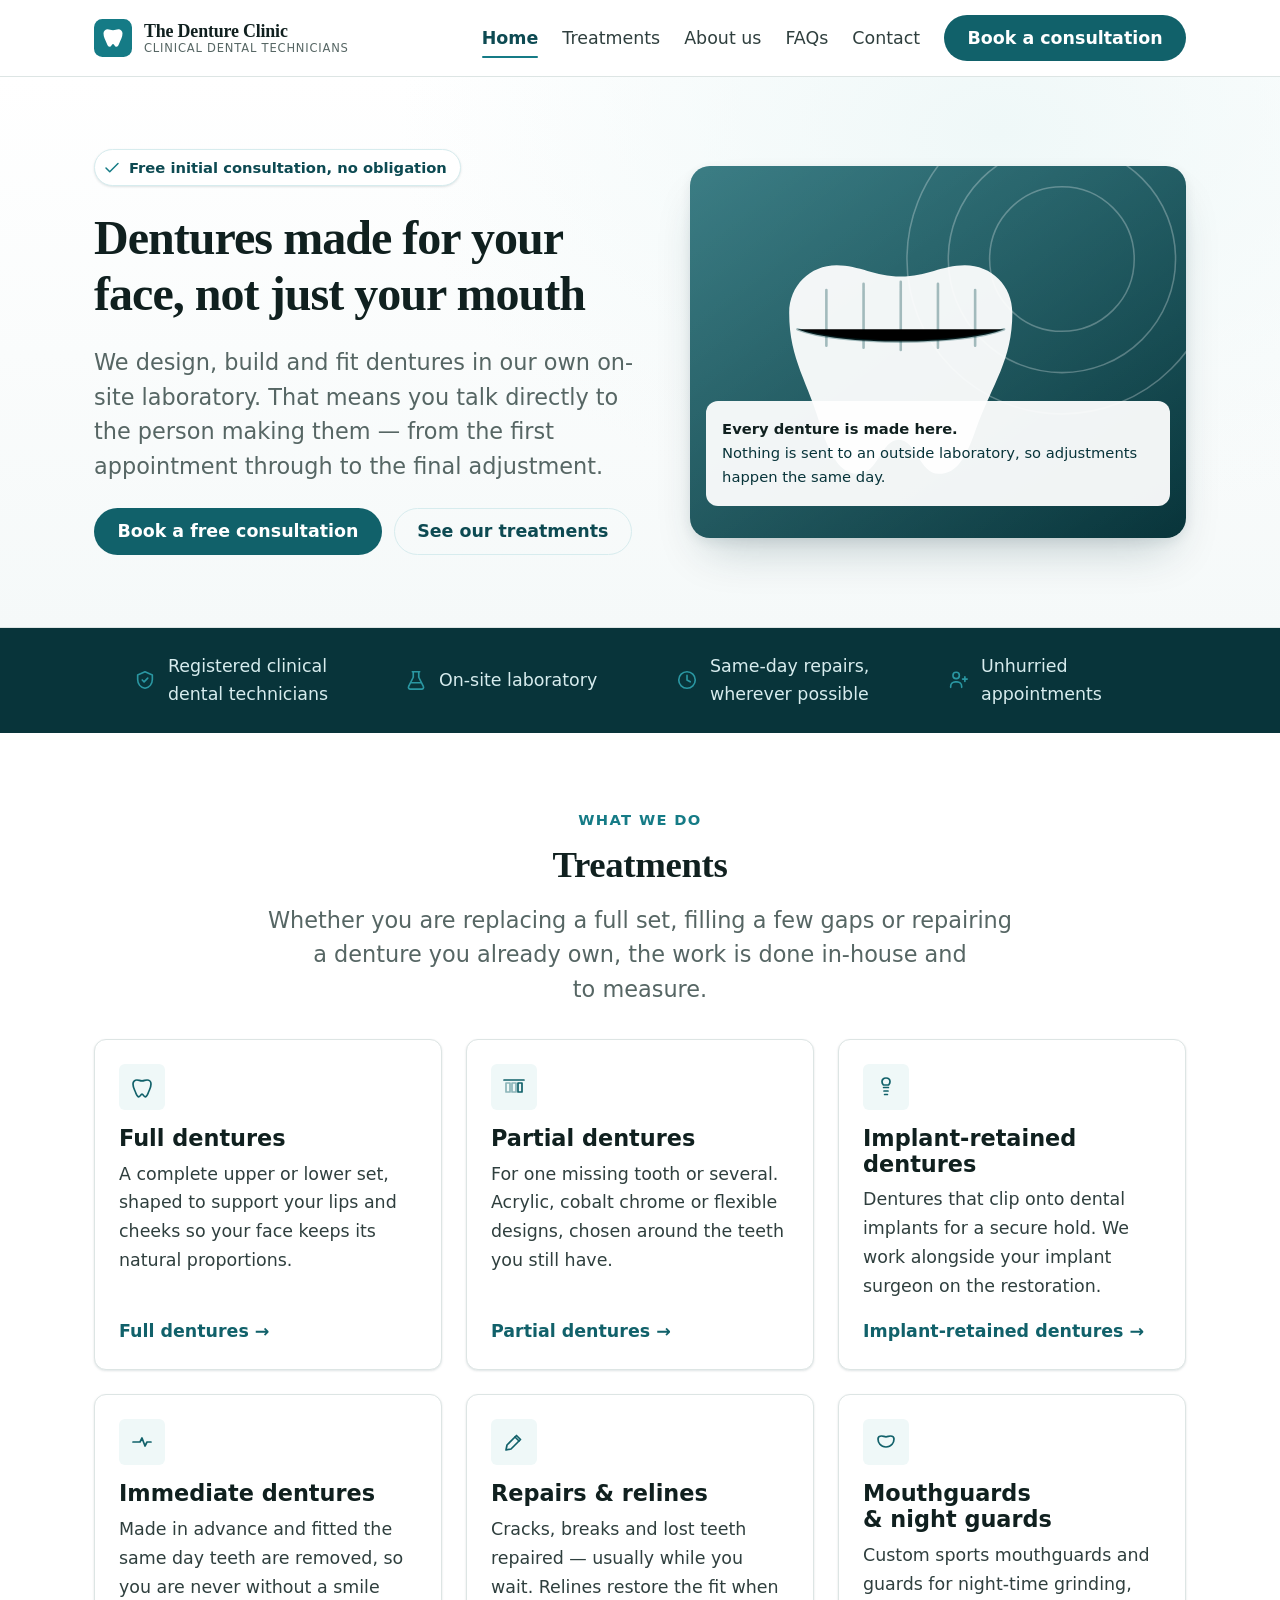
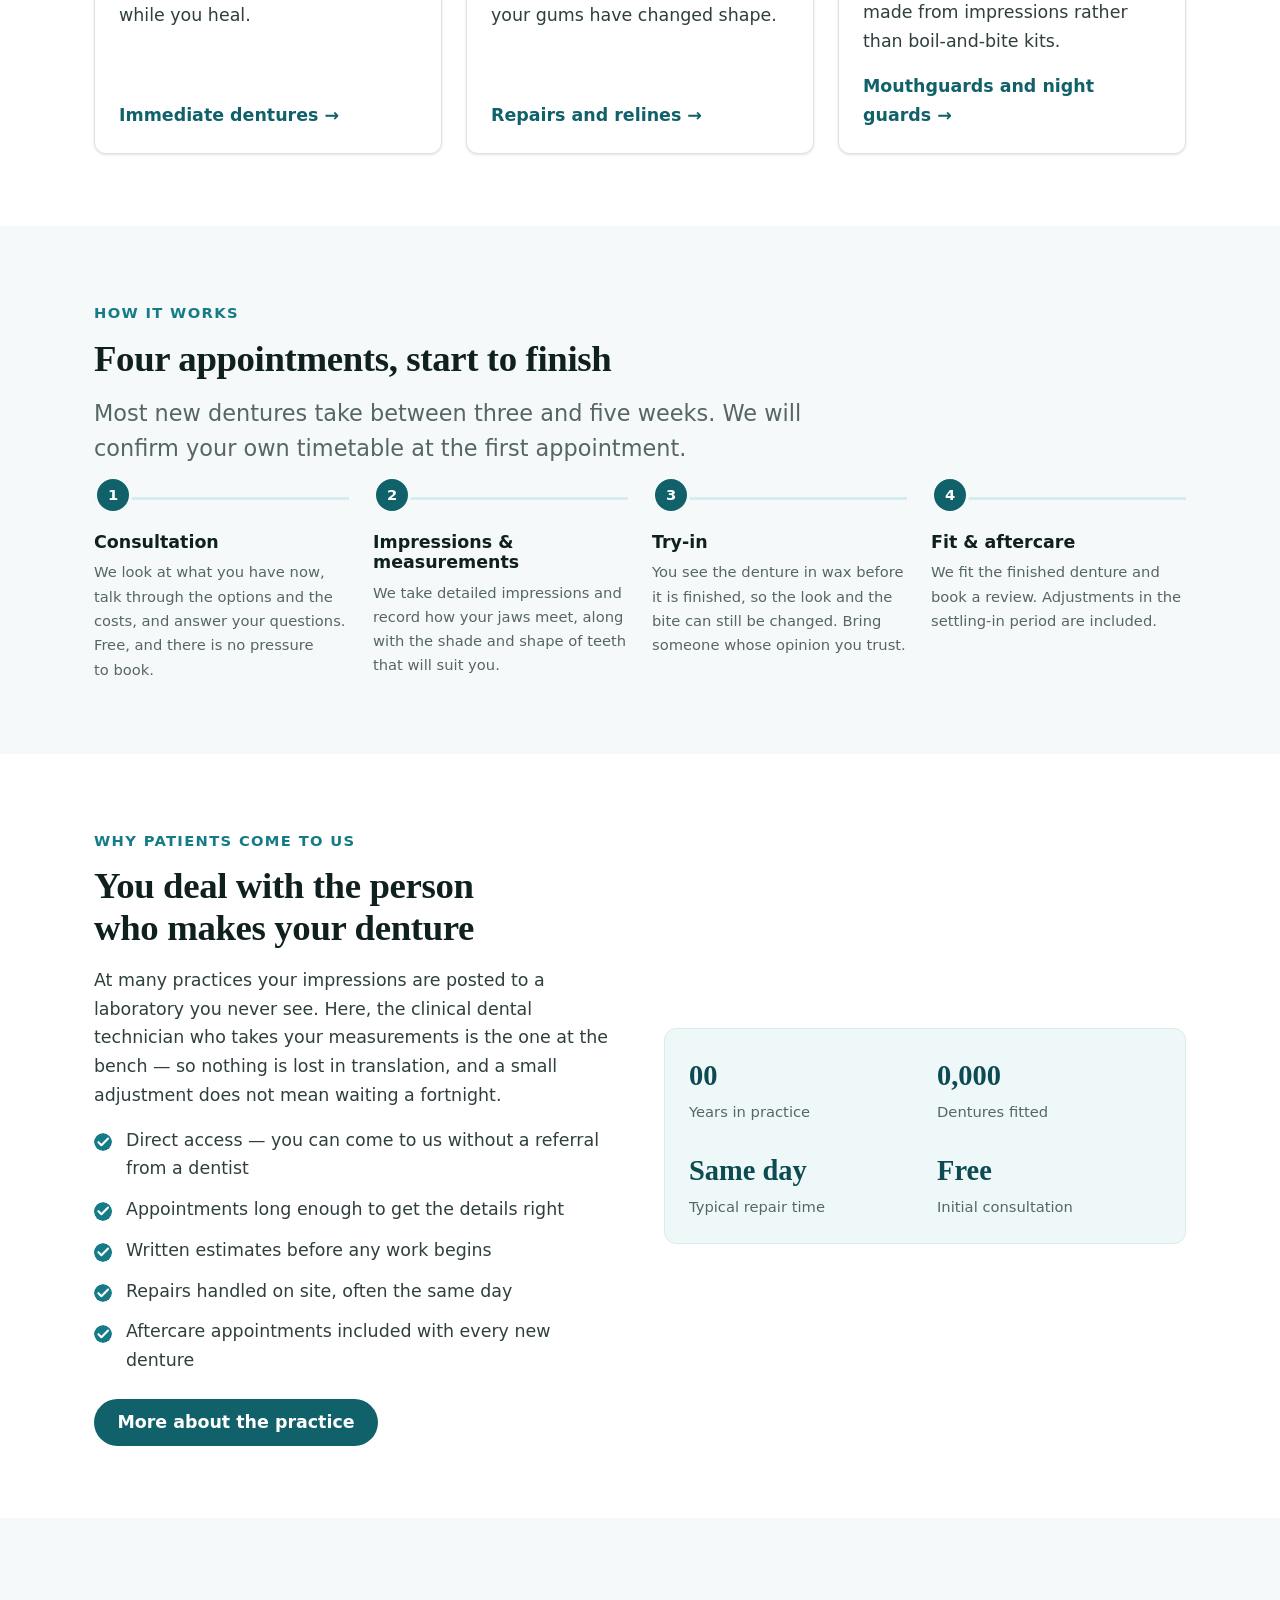
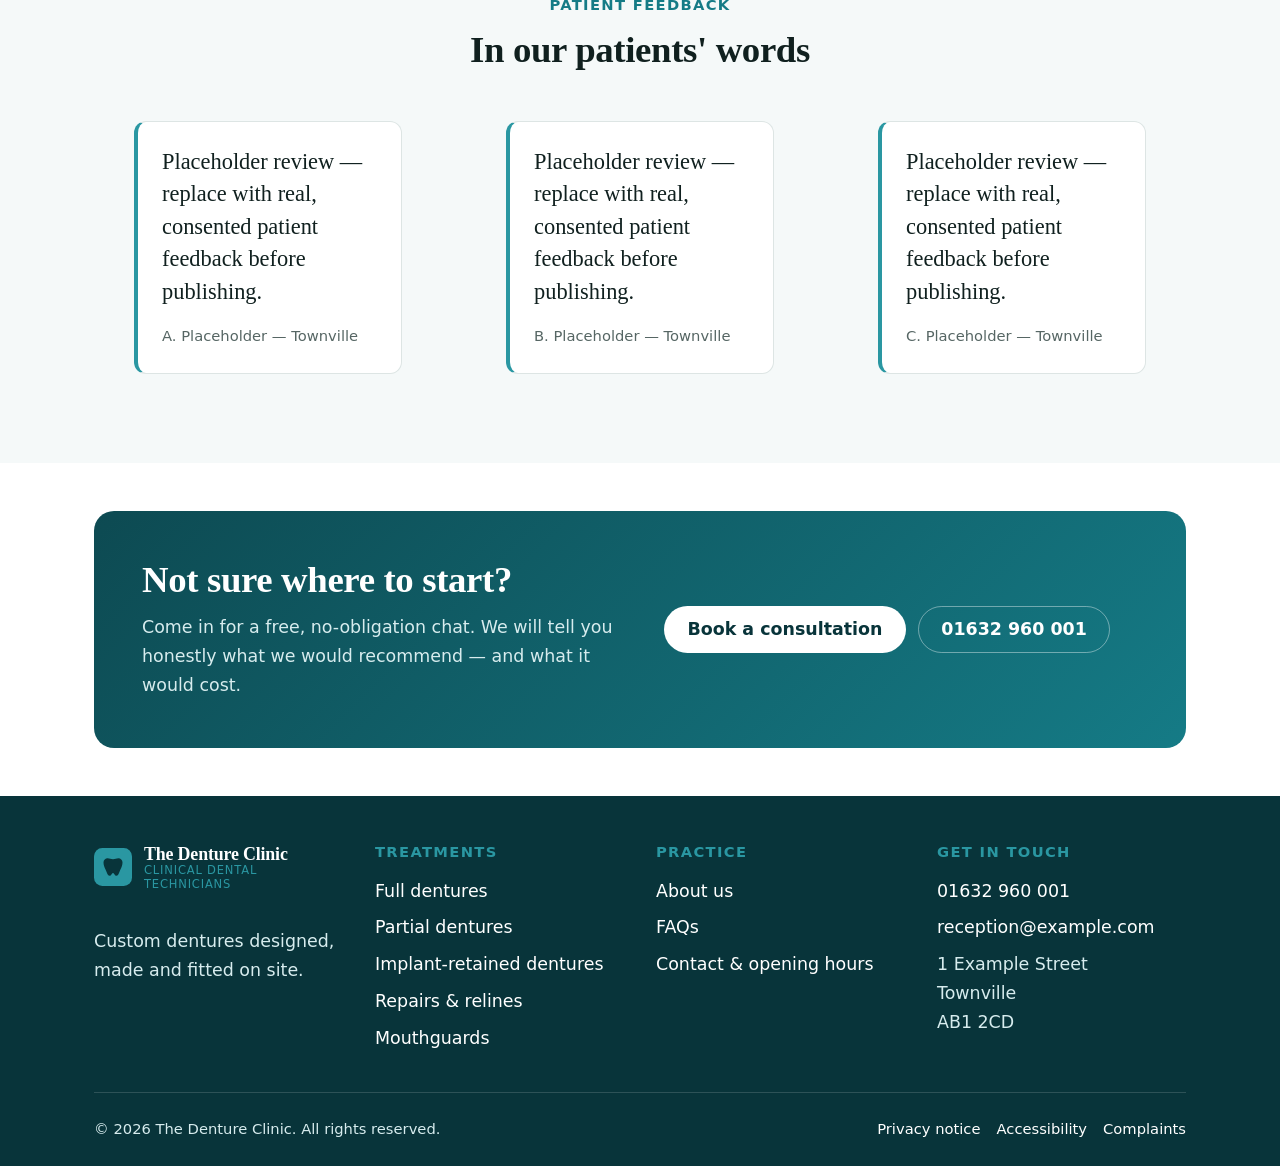
==== index.html @ c1873e62 "Build static marketing site for The Denture Clinic Eight pages of hand-written HTML, one stylesheet " ====
<!DOCTYPE html>
<html lang="en-GB">
<head>
<meta charset="utf-8">
<meta name="viewport" content="width=device-width, initial-scale=1">
<title>The Denture Clinic — Custom dentures made on site</title>
<meta name="description" content="Custom-made full, partial and implant-retained dentures, fitted by registered clinical dental technicians. Free initial consultation and same-day repairs.">
<link rel="canonical" href="https://www.thedentureclinic.org.uk/">
<meta property="og:type" content="website">
<meta property="og:title" content="The Denture Clinic — Custom dentures made on site">
<meta property="og:description" content="Custom-made full, partial and implant-retained dentures, fitted by registered clinical dental technicians.">
<meta property="og:url" content="https://www.thedentureclinic.org.uk/">
<meta property="og:locale" content="en_GB">
<meta name="theme-color" content="#11616a">
<link rel="icon" href="data:image/svg+xml,%3Csvg xmlns='http://www.w3.org/2000/svg' viewBox='0 0 32 32'%3E%3Crect width='32' height='32' rx='7' fill='%2311616a'/%3E%3Cpath d='M8 12c0-2 1.6-3.4 3.5-3.4 1.6 0 2.7.8 4.5.8s2.9-.8 4.5-.8C22.4 8.6 24 10 24 12c0 3.4-1.4 5-2.6 8.2-.7 1.9-1.3 3.2-2.6 3.2-1.4 0-1.6-2.4-2.8-2.4s-1.4 2.4-2.8 2.4c-1.3 0-1.9-1.3-2.6-3.2C9.4 17 8 15.4 8 12Z' fill='white'/%3E%3C/svg%3E">
<link rel="stylesheet" href="assets/css/styles.css">
<!-- TODO: replace the placeholder values in this block — see PLACEHOLDERS.md -->
<script type="application/ld+json">
{
  "@context": "https://schema.org",
  "@type": "Dentist",
  "name": "The Denture Clinic",
  "url": "https://www.thedentureclinic.org.uk/",
  "telephone": "+441632960001",
  "email": "reception@example.com",
  "priceRange": "££",
  "address": {
    "@type": "PostalAddress",
    "streetAddress": "1 Example Street",
    "addressLocality": "Townville",
    "postalCode": "AB1 2CD",
    "addressCountry": "GB"
  },
  "openingHoursSpecification": [
    {
      "@type": "OpeningHoursSpecification",
      "dayOfWeek": ["Monday", "Tuesday", "Wednesday", "Thursday"],
      "opens": "09:00",
      "closes": "17:00"
    },
    {
      "@type": "OpeningHoursSpecification",
      "dayOfWeek": "Friday",
      "opens": "09:00",
      "closes": "16:00"
    }
  ]
}
</script>
</head>
<body>

<a class="skip-link" href="#main">Skip to main content</a>

<header class="site-header">
  <div class="container header-inner">
    <a class="brand" href="index.html">
      <svg class="brand-mark" viewBox="0 0 32 32" aria-hidden="true" focusable="false">
        <rect width="32" height="32" rx="7" fill="currentColor"></rect>
        <path d="M8 12c0-2 1.6-3.4 3.5-3.4 1.6 0 2.7.8 4.5.8s2.9-.8 4.5-.8C22.4 8.6 24 10 24 12c0 3.4-1.4 5-2.6 8.2-.7 1.9-1.3 3.2-2.6 3.2-1.4 0-1.6-2.4-2.8-2.4s-1.4 2.4-2.8 2.4c-1.3 0-1.9-1.3-2.6-3.2C9.4 17 8 15.4 8 12Z" fill="#fff"></path>
      </svg>
      <span class="brand-text">
        <span class="brand-name">The Denture Clinic</span>
        <span class="brand-sub">Clinical Dental Technicians</span>
      </span>
    </a>

    <button class="nav-toggle" type="button" aria-expanded="false" aria-controls="primary-nav">
      <svg class="icon-open" viewBox="0 0 24 24" fill="none" stroke="currentColor" stroke-width="2" stroke-linecap="round" aria-hidden="true" focusable="false"><path d="M4 7h16M4 12h16M4 17h16"/></svg>
      <svg class="icon-close" viewBox="0 0 24 24" fill="none" stroke="currentColor" stroke-width="2" stroke-linecap="round" aria-hidden="true" focusable="false"><path d="M6 6l12 12M18 6 6 18"/></svg>
      Menu
    </button>

    <nav class="primary-nav" id="primary-nav" aria-label="Primary">
      <ul>
        <li><a href="index.html" aria-current="page">Home</a></li>
        <li><a href="treatments.html">Treatments</a></li>
        <li><a href="about.html">About us</a></li>
        <li><a href="faqs.html">FAQs</a></li>
        <li><a href="contact.html">Contact</a></li>
      </ul>
      <a class="btn btn-primary nav-cta" href="contact.html">Book a consultation</a>
    </nav>
  </div>
</header>

<main id="main">

  <!-- ===================== Hero ===================== -->
  <section class="hero">
    <div class="container hero-inner">
      <div>
        <p class="hero-badge">
          <svg viewBox="0 0 24 24" fill="none" stroke="currentColor" stroke-width="2" stroke-linecap="round" stroke-linejoin="round" aria-hidden="true" focusable="false"><path d="M20 6 9 17l-5-5"/></svg>
          Free initial consultation, no obligation
        </p>

        <h1>Dentures made for your face, not just your mouth</h1>

        <p class="lede">
          We design, build and fit dentures in our own on-site laboratory. That means
          you talk directly to the person making them — from the first appointment
          through to the final adjustment.
        </p>

        <div class="btn-row">
          <a class="btn btn-primary" href="contact.html">Book a free consultation</a>
          <a class="btn btn-secondary" href="treatments.html">See our treatments</a>
        </div>
      </div>

      <div class="hero-art" role="img" aria-label="Illustration of a dental technician's workbench">
        <svg viewBox="0 0 480 360" aria-hidden="true" focusable="false" preserveAspectRatio="xMidYMid slice">
          <defs>
            <linearGradient id="glow" x1="0" y1="0" x2="1" y2="1">
              <stop offset="0%" stop-color="#ffffff" stop-opacity="0.18"/>
              <stop offset="100%" stop-color="#ffffff" stop-opacity="0"/>
            </linearGradient>
          </defs>
          <rect width="480" height="360" fill="url(#glow)"/>
          <g fill="none" stroke="#ffffff" stroke-opacity="0.28" stroke-width="1.5">
            <circle cx="360" cy="90" r="70"/>
            <circle cx="360" cy="90" r="110"/>
            <circle cx="360" cy="90" r="150"/>
          </g>
          <g transform="translate(96 96)">
            <path d="M0 46C0 20 20 0 46 0c22 0 37 11 62 11S148 0 170 0c26 0 46 20 46 46 0 46-19 68-35 112-9 26-18 44-36 44-19 0-22-33-39-33s-20 33-39 33c-18 0-27-18-36-44C19 114 0 92 0 46Z"
                  fill="#ffffff" fill-opacity="0.94"/>
            <g stroke="#0d4a52" stroke-opacity="0.35" stroke-width="2.5" stroke-linecap="round">
              <path d="M36 24v54M72 18v62M108 16v66M144 18v62M180 24v54"/>
              <path d="M8 62c40 16 160 16 200 0"/>
            </g>
          </g>
        </svg>
        <p class="hero-art-caption">
          <strong>Every denture is made here.</strong>
          Nothing is sent to an outside laboratory, so adjustments happen the same day.
        </p>
      </div>
    </div>
  </section>

  <!-- ===================== Trust bar ===================== -->
  <section class="trust-bar" aria-label="Why patients choose us">
    <div class="container">
      <ul>
        <li>
          <svg viewBox="0 0 24 24" fill="none" stroke="currentColor" stroke-width="1.8" stroke-linecap="round" stroke-linejoin="round" aria-hidden="true" focusable="false"><path d="M12 3 4 6.5v5c0 4.6 3.2 8.5 8 9.5 4.8-1 8-4.9 8-9.5v-5Z"/><path d="m9 12 2 2 4-4"/></svg>
          Registered clinical dental technicians
        </li>
        <li>
          <svg viewBox="0 0 24 24" fill="none" stroke="currentColor" stroke-width="1.8" stroke-linecap="round" stroke-linejoin="round" aria-hidden="true" focusable="false"><path d="M9 3v6L4 19a2 2 0 0 0 1.8 3h12.4A2 2 0 0 0 20 19L15 9V3"/><path d="M8 3h8"/><path d="M7 15h10"/></svg>
          On-site laboratory
        </li>
        <li>
          <svg viewBox="0 0 24 24" fill="none" stroke="currentColor" stroke-width="1.8" stroke-linecap="round" stroke-linejoin="round" aria-hidden="true" focusable="false"><circle cx="12" cy="12" r="9"/><path d="M12 7v5l3.5 2"/></svg>
          Same-day repairs, wherever possible
        </li>
        <li>
          <svg viewBox="0 0 24 24" fill="none" stroke="currentColor" stroke-width="1.8" stroke-linecap="round" stroke-linejoin="round" aria-hidden="true" focusable="false"><path d="M4 20v-1a5 5 0 0 1 5-5h2a5 5 0 0 1 5 5v1"/><circle cx="10" cy="7" r="3.5"/><path d="M17 11h5M19.5 8.5v5"/></svg>
          Unhurried appointments
        </li>
      </ul>
    </div>
  </section>

  <!-- ===================== Treatments ===================== -->
  <section class="section" aria-labelledby="treatments-heading">
    <div class="container">
      <div class="section-head section-head--center">
        <p class="eyebrow">What we do</p>
        <h2 id="treatments-heading">Treatments</h2>
        <p class="lede">
          Whether you are replacing a full set, filling a few gaps or repairing a
          denture you already own, the work is done in-house and to measure.
        </p>
      </div>

      <div class="grid grid--3">

          <article class="card card--link">
            <span class="card-icon" aria-hidden="true">
              <svg viewBox="0 0 24 24" fill="none" stroke="currentColor" stroke-width="1.7" stroke-linecap="round" stroke-linejoin="round" focusable="false"><path d="M3 9c0-2.2 1.7-4 3.9-4 1.8 0 3 .9 5.1.9S15.3 5 17.1 5C19.3 5 21 6.8 21 9c0 3.8-1.6 5.6-2.9 9.2-.8 2.1-1.5 3.6-2.9 3.6-1.6 0-1.8-2.7-3.2-2.7s-1.6 2.7-3.2 2.7c-1.4 0-2.1-1.5-2.9-3.6C4.6 14.6 3 12.8 3 9Z"/></svg>
            </span>
            <h3>Full dentures</h3>
            <p>
              A complete upper or lower set, shaped to support your lips and cheeks
              so your face keeps its natural proportions.
            </p>
            <a class="card-link" href="treatments.html#full-dentures">Full dentures</a>
          </article>

          <article class="card card--link">
            <span class="card-icon" aria-hidden="true">
              <svg viewBox="0 0 24 24" fill="none" stroke="currentColor" stroke-width="1.7" stroke-linecap="round" stroke-linejoin="round" focusable="false"><path d="M4 8h4v9H4zM10 8h4v9h-4z" opacity=".45"/><path d="M16 8h4v9h-4z"/><path d="M2 5h20"/></svg>
            </span>
            <h3>Partial dentures</h3>
            <p>
              For one missing tooth or several. Acrylic, cobalt chrome or flexible
              designs, chosen around the teeth you still have.
            </p>
            <a class="card-link" href="treatments.html#partial-dentures">Partial dentures</a>
          </article>

          <article class="card card--link">
            <span class="card-icon" aria-hidden="true">
              <svg viewBox="0 0 24 24" fill="none" stroke="currentColor" stroke-width="1.7" stroke-linecap="round" stroke-linejoin="round" focusable="false"><path d="M12 3c2.5 0 4 1.6 4 3.8 0 1.5-.7 2.4-1.4 3.2H9.4C8.7 9.2 8 8.3 8 6.8 8 4.6 9.5 3 12 3Z"/><path d="M9.6 12.5h4.8M10 16h4M10.6 19.5h2.8"/></svg>
            </span>
            <h3>Implant-retained dentures</h3>
            <p>
              Dentures that clip onto dental implants for a secure hold. We work
              alongside your implant surgeon on the restoration.
            </p>
            <a class="card-link" href="treatments.html#implant-retained">Implant-retained dentures</a>
          </article>

          <article class="card card--link">
            <span class="card-icon" aria-hidden="true">
              <svg viewBox="0 0 24 24" fill="none" stroke="currentColor" stroke-width="1.7" stroke-linecap="round" stroke-linejoin="round" focusable="false"><path d="M3 12h7l2-4 3 8 2-4h4"/></svg>
            </span>
            <h3>Immediate dentures</h3>
            <p>
              Made in advance and fitted the same day teeth are removed, so you are
              never without a smile while you heal.
            </p>
            <a class="card-link" href="treatments.html#immediate-dentures">Immediate dentures</a>
          </article>

          <article class="card card--link">
            <span class="card-icon" aria-hidden="true">
              <svg viewBox="0 0 24 24" fill="none" stroke="currentColor" stroke-width="1.7" stroke-linecap="round" stroke-linejoin="round" focusable="false"><path d="m14.5 5.5 4 4L9 19l-5 1 1-5Z"/><path d="m13 7 4 4"/></svg>
            </span>
            <h3>Repairs &amp; relines</h3>
            <p>
              Cracks, breaks and lost teeth repaired — usually while you wait. Relines
              restore the fit when your gums have changed shape.
            </p>
            <a class="card-link" href="treatments.html#repairs">Repairs and relines</a>
          </article>

          <article class="card card--link">
            <span class="card-icon" aria-hidden="true">
              <svg viewBox="0 0 24 24" fill="none" stroke="currentColor" stroke-width="1.7" stroke-linecap="round" stroke-linejoin="round" focusable="false"><path d="M4 9c0-2 1.5-3 3.5-3 1.7 0 2.8.8 4.5.8S14.8 6 16.5 6C18.5 6 20 7 20 9c0 3.5-2.4 8-8 8s-8-4.5-8-8Z"/></svg>
            </span>
            <h3>Mouthguards &amp; night guards</h3>
            <p>
              Custom sports mouthguards and guards for night-time grinding, made from
              impressions rather than boil-and-bite kits.
            </p>
            <a class="card-link" href="treatments.html#mouthguards">Mouthguards and night guards</a>
          </article>

      </div>
    </div>
  </section>

  <!-- ===================== Process ===================== -->
  <section class="section section--alt" aria-labelledby="process-heading">
    <div class="container">
      <div class="section-head">
        <p class="eyebrow">How it works</p>
        <h2 id="process-heading">Four appointments, start to finish</h2>
        <p class="lede">
          Most new dentures take between three and five weeks. We will confirm your
          own timetable at the first appointment.
        </p>
      </div>

      <ol class="steps">
        <li>
          <h3>Consultation</h3>
          <p>
            We look at what you have now, talk through the options and the costs,
            and answer your questions. Free, and there is no pressure to book.
          </p>
        </li>
        <li>
          <h3>Impressions &amp; measurements</h3>
          <p>
            We take detailed impressions and record how your jaws meet, along with
            the shade and shape of teeth that will suit you.
          </p>
        </li>
        <li>
          <h3>Try-in</h3>
          <p>
            You see the denture in wax before it is finished, so the look and the
            bite can still be changed. Bring someone whose opinion you trust.
          </p>
        </li>
        <li>
          <h3>Fit &amp; aftercare</h3>
          <p>
            We fit the finished denture and book a review. Adjustments in the
            settling-in period are included.
          </p>
        </li>
      </ol>
    </div>
  </section>

  <!-- ===================== Why us ===================== -->
  <section class="section" aria-labelledby="why-heading">
    <div class="container split">
      <div>
        <p class="eyebrow">Why patients come to us</p>
        <h2 id="why-heading">You deal with the person who makes your denture</h2>
        <p>
          At many practices your impressions are posted to a laboratory you never
          see. Here, the clinical dental technician who takes your measurements is
          the one at the bench — so nothing is lost in translation, and a small
          adjustment does not mean waiting a fortnight.
        </p>
        <ul class="check-list">
          <li>Direct access — you can come to us without a referral from a dentist</li>
          <li>Appointments long enough to get the details right</li>
          <li>Written estimates before any work begins</li>
          <li>Repairs handled on site, often the same day</li>
          <li>Aftercare appointments included with every new denture</li>
        </ul>
        <div class="btn-row">
          <a class="btn btn-primary" href="about.html">More about the practice</a>
        </div>
      </div>

      <dl class="stat-grid">
        <!-- TODO: replace with figures you can evidence, or delete this block -->
        <div class="stat">
          <dt>Years in practice</dt>
          <dd>00</dd>
        </div>
        <div class="stat">
          <dt>Dentures fitted</dt>
          <dd>0,000</dd>
        </div>
        <div class="stat">
          <dt>Typical repair time</dt>
          <dd>Same day</dd>
        </div>
        <div class="stat">
          <dt>Initial consultation</dt>
          <dd>Free</dd>
        </div>
      </dl>
    </div>
  </section>

  <!-- ===================== Testimonials =====================
       PLACEHOLDER CONTENT. These are not real patient reviews. Replace them
       with genuine, consented feedback before this site goes live — inventing
       reviews for a healthcare practice is both misleading and a breach of
       ASA/CMA rules on advertising.
  -->
  <section class="section section--alt" aria-labelledby="reviews-heading">
    <div class="container">
      <div class="section-head section-head--center">
        <p class="eyebrow">Patient feedback</p>
        <h2 id="reviews-heading">In our patients' words</h2>
      </div>

      <div class="grid grid--3">
        <figure class="quote">
          <blockquote>Placeholder review — replace with real, consented patient feedback before publishing.</blockquote>
          <figcaption>A. Placeholder — Townville</figcaption>
        </figure>
        <figure class="quote">
          <blockquote>Placeholder review — replace with real, consented patient feedback before publishing.</blockquote>
          <figcaption>B. Placeholder — Townville</figcaption>
        </figure>
        <figure class="quote">
          <blockquote>Placeholder review — replace with real, consented patient feedback before publishing.</blockquote>
          <figcaption>C. Placeholder — Townville</figcaption>
        </figure>
      </div>
    </div>
  </section>

  <!-- ===================== CTA ===================== -->
  <section class="section section--tight">
    <div class="container">
      <div class="cta-band">
        <div>
          <h2>Not sure where to start?</h2>
          <p>
            Come in for a free, no-obligation chat. We will tell you honestly what
            we would recommend — and what it would cost.
          </p>
        </div>
        <div class="btn-row">
          <a class="btn btn-light" href="contact.html">Book a consultation</a>
          <!-- TODO: replace with the real practice number (see PLACEHOLDERS.md) -->
          <a class="btn btn-ghost-light" href="tel:+441632960001">01632 960 001</a>
        </div>
      </div>
    </div>
  </section>

</main>

<footer class="site-footer">
  <div class="container">
    <div class="footer-grid">
      <div>
        <a class="brand" href="index.html">
          <svg class="brand-mark" viewBox="0 0 32 32" aria-hidden="true" focusable="false">
            <rect width="32" height="32" rx="7" fill="currentColor"></rect>
            <path d="M8 12c0-2 1.6-3.4 3.5-3.4 1.6 0 2.7.8 4.5.8s2.9-.8 4.5-.8C22.4 8.6 24 10 24 12c0 3.4-1.4 5-2.6 8.2-.7 1.9-1.3 3.2-2.6 3.2-1.4 0-1.6-2.4-2.8-2.4s-1.4 2.4-2.8 2.4c-1.3 0-1.9-1.3-2.6-3.2C9.4 17 8 15.4 8 12Z" fill="#08343a"></path>
          </svg>
          <span class="brand-text">
            <span class="brand-name">The Denture Clinic</span>
            <span class="brand-sub">Clinical Dental Technicians</span>
          </span>
        </a>
        <p class="mt-6">Custom dentures designed, made and fitted on site.</p>
      </div>

      <div>
        <h2>Treatments</h2>
        <ul>
          <li><a href="treatments.html#full-dentures">Full dentures</a></li>
          <li><a href="treatments.html#partial-dentures">Partial dentures</a></li>
          <li><a href="treatments.html#implant-retained">Implant-retained dentures</a></li>
          <li><a href="treatments.html#repairs">Repairs &amp; relines</a></li>
          <li><a href="treatments.html#mouthguards">Mouthguards</a></li>
        </ul>
      </div>

      <div>
        <h2>Practice</h2>
        <ul>
          <li><a href="about.html">About us</a></li>
          <li><a href="faqs.html">FAQs</a></li>
          <li><a href="contact.html">Contact &amp; opening hours</a></li>
        </ul>
      </div>

      <div>
        <h2>Get in touch</h2>
        <!-- TODO: replace every value below — see PLACEHOLDERS.md -->
        <ul>
          <li><a href="tel:+441632960001">01632 960 001</a></li>
          <li><a href="mailto:reception@example.com">reception@example.com</a></li>
          <li>1 Example Street<br>Townville<br>AB1 2CD</li>
        </ul>
      </div>
    </div>

    <div class="footer-bottom">
      <p class="mb-0">&copy; <span data-year>2026</span> The Denture Clinic. All rights reserved.</p>
      <ul>
        <li><a href="privacy.html">Privacy notice</a></li>
        <li><a href="accessibility.html">Accessibility</a></li>
        <li><a href="contact.html#complaints">Complaints</a></li>
      </ul>
    </div>
  </div>
</footer>

<script src="assets/js/main.js" defer></script>
</body>
</html>
---- assets/css/styles.css ----
/* ==========================================================================
   The Denture Clinic — stylesheet
   Single file, no build step, no dependencies.
   Sections: tokens, reset, layout, components, page blocks, utilities, print
   ========================================================================== */

/* --------------------------------------------------------------------------
   1. Design tokens
   -------------------------------------------------------------------------- */
:root {
  /* Brand — deep clinical teal, warm sand accent */
  --brand-900: #08343a;
  --brand-800: #0d4a52;
  --brand-700: #11616a;
  --brand-600: #157b86;
  --brand-500: #2a97a2;
  --brand-100: #d7ecee;
  --brand-50:  #eff8f8;

  --accent-700: #8a5218;
  --accent-600: #a9661f;
  --accent-100: #f7e7d3;

  /* Neutrals */
  --ink-900: #10201f;
  --ink-700: #2f3f3e;
  --ink-500: #566664;
  --ink-300: #93a3a1;
  --line:    #dde5e4;
  --surface: #ffffff;
  --surface-alt: #f5f9f9;

  --ok-700: #1f6b3f;
  --ok-50:  #e8f5ed;

  /* Type — system stack keeps the site fast and offline-safe */
  --font-sans: ui-sans-serif, system-ui, -apple-system, "Segoe UI", Roboto,
               "Helvetica Neue", Arial, sans-serif;
  --font-display: Georgia, "Iowan Old Style", "Times New Roman", serif;

  --step--1: clamp(0.84rem, 0.81rem + 0.14vw, 0.92rem);
  --step-0:  clamp(1rem, 0.96rem + 0.2vw, 1.09rem);
  --step-1:  clamp(1.19rem, 1.12rem + 0.35vw, 1.4rem);
  --step-2:  clamp(1.42rem, 1.3rem + 0.6vw, 1.8rem);
  --step-3:  clamp(1.7rem, 1.5rem + 1vw, 2.3rem);
  --step-4:  clamp(2.05rem, 1.7rem + 1.7vw, 3rem);

  /* Space */
  --sp-1: 0.25rem;
  --sp-2: 0.5rem;
  --sp-3: 0.75rem;
  --sp-4: 1rem;
  --sp-5: 1.5rem;
  --sp-6: 2rem;
  --sp-7: 3rem;
  --sp-8: 4.5rem;
  --sp-9: 6rem;

  --radius-sm: 6px;
  --radius:    12px;
  --radius-lg: 20px;
  --radius-pill: 999px;

  --shadow-sm: 0 1px 2px rgb(8 52 58 / 0.06), 0 1px 3px rgb(8 52 58 / 0.08);
  --shadow:    0 2px 6px rgb(8 52 58 / 0.06), 0 10px 24px -8px rgb(8 52 58 / 0.16);
  --shadow-lg: 0 4px 12px rgb(8 52 58 / 0.08), 0 24px 48px -16px rgb(8 52 58 / 0.24);

  --container: 1140px;
  --measure: 68ch;
  --header-h: 76px;
}

/* --------------------------------------------------------------------------
   2. Reset / base
   -------------------------------------------------------------------------- */
*, *::before, *::after { box-sizing: border-box; }

html {
  -webkit-text-size-adjust: 100%;
  scroll-behavior: smooth;
  scroll-padding-top: calc(var(--header-h) + var(--sp-4));
}

body {
  margin: 0;
  font-family: var(--font-sans);
  font-size: var(--step-0);
  line-height: 1.65;
  color: var(--ink-700);
  background: var(--surface);
  -webkit-font-smoothing: antialiased;
}

h1, h2, h3, h4 {
  margin: 0 0 var(--sp-4);
  color: var(--ink-900);
  line-height: 1.15;
  text-wrap: balance;
  font-weight: 600;
}

h1 { font-family: var(--font-display); font-size: var(--step-4); letter-spacing: -0.02em; }
h2 { font-family: var(--font-display); font-size: var(--step-3); letter-spacing: -0.01em; }
h3 { font-size: var(--step-1); }
h4 { font-size: var(--step-0); }

p, ul, ol { margin: 0 0 var(--sp-4); }
p { text-wrap: pretty; }

a { color: var(--brand-700); text-underline-offset: 0.18em; }
a:hover { color: var(--brand-600); }

img, svg { max-width: 100%; height: auto; }

:focus-visible {
  outline: 3px solid var(--brand-500);
  outline-offset: 2px;
  border-radius: var(--radius-sm);
}

hr {
  border: 0;
  border-top: 1px solid var(--line);
  margin: var(--sp-6) 0;
}

@media (prefers-reduced-motion: reduce) {
  html { scroll-behavior: auto; }
  *, *::before, *::after {
    animation-duration: 0.01ms !important;
    animation-iteration-count: 1 !important;
    transition-duration: 0.01ms !important;
  }
}

/* --------------------------------------------------------------------------
   3. Layout
   -------------------------------------------------------------------------- */
.container {
  width: 100%;
  max-width: var(--container);
  margin-inline: auto;
  padding-inline: var(--sp-5);
}

.container--narrow { max-width: 780px; }

.section { padding-block: var(--sp-8); }
.section--tight { padding-block: var(--sp-7); }
.section--alt { background: var(--surface-alt); }
.section--brand { background: var(--brand-900); color: var(--brand-100); }
.section--brand h2, .section--brand h3 { color: #fff; }

.section-head {
  max-width: var(--measure);
  margin-bottom: var(--sp-6);
}
.section-head--center {
  margin-inline: auto;
  text-align: center;
}

.eyebrow {
  display: inline-block;
  margin-bottom: var(--sp-3);
  font-size: var(--step--1);
  font-weight: 700;
  letter-spacing: 0.09em;
  text-transform: uppercase;
  color: var(--brand-600);
}
.section--brand .eyebrow { color: var(--brand-500); }

.lede {
  font-size: var(--step-1);
  line-height: 1.55;
  color: var(--ink-500);
  max-width: var(--measure);
}
.section--brand .lede { color: var(--brand-100); }

.grid { display: grid; gap: var(--sp-5); }
.grid--2 { grid-template-columns: repeat(auto-fit, minmax(min(100%, 320px), 1fr)); }
.grid--3 { grid-template-columns: repeat(auto-fit, minmax(min(100%, 280px), 1fr)); }
.grid--4 { grid-template-columns: repeat(auto-fit, minmax(min(100%, 220px), 1fr)); }

.prose { max-width: var(--measure); }
.prose h2 { margin-top: var(--sp-7); }
.prose h3 { margin-top: var(--sp-6); }
.prose > :first-child { margin-top: 0; }
.prose ul, .prose ol { padding-left: 1.3em; }
.prose li { margin-bottom: var(--sp-2); }

/* --------------------------------------------------------------------------
   4. Skip link
   -------------------------------------------------------------------------- */
.skip-link {
  position: absolute;
  left: var(--sp-4);
  top: -100%;
  z-index: 100;
  padding: var(--sp-3) var(--sp-5);
  background: var(--brand-900);
  color: #fff;
  font-weight: 600;
  text-decoration: none;
  border-radius: 0 0 var(--radius) var(--radius);
  transition: top 0.15s ease;
}
.skip-link:focus { top: 0; color: #fff; }

/* --------------------------------------------------------------------------
   5. Header + navigation
   -------------------------------------------------------------------------- */
.site-header {
  position: sticky;
  top: 0;
  z-index: 50;
  background: rgb(255 255 255 / 0.92);
  backdrop-filter: saturate(1.4) blur(10px);
  border-bottom: 1px solid var(--line);
  transition: box-shadow 0.2s ease;
}
.site-header.is-stuck { box-shadow: var(--shadow-sm); }

.header-inner {
  display: flex;
  align-items: center;
  justify-content: space-between;
  gap: var(--sp-4);
  min-height: var(--header-h);
}

.brand {
  display: inline-flex;
  align-items: center;
  gap: var(--sp-3);
  text-decoration: none;
  color: var(--ink-900);
}
.brand-mark {
  flex: 0 0 auto;
  width: 38px;
  height: 38px;
  color: var(--brand-600);
}
.brand-text { display: flex; flex-direction: column; line-height: 1.15; }
.brand-name {
  font-family: var(--font-display);
  font-size: 1.12rem;
  font-weight: 600;
  letter-spacing: -0.01em;
}
.brand-sub {
  font-size: 0.72rem;
  letter-spacing: 0.07em;
  text-transform: uppercase;
  color: var(--ink-500);
}

/* Below this the strapline wraps to three lines and crowds the menu button */
@media (max-width: 420px) {
  .brand-sub { display: none; }
  .brand-mark { width: 32px; height: 32px; }
}

.nav-toggle {
  display: none;
  align-items: center;
  gap: var(--sp-2);
  padding: var(--sp-2) var(--sp-3);
  font: inherit;
  font-weight: 600;
  color: var(--ink-900);
  background: var(--surface-alt);
  border: 1px solid var(--line);
  border-radius: var(--radius-sm);
  cursor: pointer;
}
.nav-toggle svg { width: 20px; height: 20px; }
.nav-toggle .icon-close { display: none; }
.nav-toggle[aria-expanded="true"] .icon-close { display: block; }
.nav-toggle[aria-expanded="true"] .icon-open { display: none; }

.primary-nav {
  display: flex;
  align-items: center;
  gap: var(--sp-5);
}
.primary-nav ul {
  display: flex;
  align-items: center;
  gap: var(--sp-5);
  margin: 0;
  padding: 0;
  list-style: none;
}
/* :not(.btn) so these link colours never outrank the CTA button's own palette */
.primary-nav a:not(.btn) {
  position: relative;
  padding-block: var(--sp-2);
  font-weight: 500;
  color: var(--ink-700);
  text-decoration: none;
}
.primary-nav a:not(.btn):hover { color: var(--brand-700); }
.primary-nav a[aria-current="page"] { color: var(--brand-800); font-weight: 600; }
.primary-nav a[aria-current="page"]::after {
  content: "";
  position: absolute;
  inset-inline: 0;
  bottom: -2px;
  height: 2px;
  background: var(--brand-600);
  border-radius: 2px;
}

@media (max-width: 900px) {
  .nav-toggle { display: inline-flex; }
  .primary-nav {
    position: absolute;
    inset-inline: 0;
    top: 100%;
    flex-direction: column;
    align-items: stretch;
    gap: 0;
    padding: var(--sp-4) var(--sp-5) var(--sp-5);
    background: var(--surface);
    border-bottom: 1px solid var(--line);
    box-shadow: var(--shadow);
  }
  .primary-nav[hidden] { display: none; }
  .primary-nav ul { flex-direction: column; align-items: stretch; gap: 0; }
  .primary-nav li + li { border-top: 1px solid var(--line); }
  .primary-nav a { display: block; padding-block: var(--sp-4); }
  .primary-nav a[aria-current="page"]::after { display: none; }
  .nav-cta { margin-top: var(--sp-4); text-align: center; }
}

/* --------------------------------------------------------------------------
   6. Buttons
   -------------------------------------------------------------------------- */
.btn {
  display: inline-flex;
  align-items: center;
  justify-content: center;
  gap: var(--sp-2);
  padding: 0.75rem 1.4rem;
  font: inherit;
  font-weight: 600;
  line-height: 1.2;
  text-decoration: none;
  border: 1px solid transparent;
  border-radius: var(--radius-pill);
  cursor: pointer;
  transition: background-color 0.15s ease, color 0.15s ease,
              border-color 0.15s ease, transform 0.15s ease;
}
.btn:active { transform: translateY(1px); }
.btn svg { width: 18px; height: 18px; }

.btn-primary { background: var(--brand-700); color: #fff; }
.btn-primary:hover { background: var(--brand-800); color: #fff; }

.btn-secondary {
  background: transparent;
  color: var(--brand-800);
  border-color: var(--brand-100);
}
.btn-secondary:hover { background: var(--brand-50); color: var(--brand-900); }

.btn-light { background: #fff; color: var(--brand-900); }
.btn-light:hover { background: var(--brand-50); color: var(--brand-900); }

.btn-ghost-light {
  background: transparent;
  color: #fff;
  border-color: rgb(255 255 255 / 0.4);
}
.btn-ghost-light:hover { background: rgb(255 255 255 / 0.12); color: #fff; }

.btn-row {
  display: flex;
  flex-wrap: wrap;
  gap: var(--sp-3);
  margin-top: var(--sp-5);
}

/* --------------------------------------------------------------------------
   7. Hero
   -------------------------------------------------------------------------- */
.hero {
  position: relative;
  overflow: hidden;
  background:
    radial-gradient(90ch 60ch at 78% 10%, var(--brand-50), transparent 60%),
    linear-gradient(180deg, #fff 0%, var(--surface-alt) 100%);
  border-bottom: 1px solid var(--line);
}
.hero-inner {
  display: grid;
  grid-template-columns: minmax(0, 1.05fr) minmax(0, 0.95fr);
  align-items: center;
  gap: var(--sp-7);
  padding-block: var(--sp-8);
}
@media (max-width: 900px) {
  .hero-inner { grid-template-columns: 1fr; padding-block: var(--sp-7); }
}

.hero h1 { margin-bottom: var(--sp-5); }
.hero .lede { margin-bottom: 0; }

.hero-badge {
  display: inline-flex;
  align-items: center;
  gap: var(--sp-2);
  margin-bottom: var(--sp-5);
  padding: 0.35rem 0.85rem 0.35rem 0.5rem;
  font-size: var(--step--1);
  font-weight: 600;
  color: var(--brand-800);
  background: #fff;
  border: 1px solid var(--brand-100);
  border-radius: var(--radius-pill);
  box-shadow: var(--shadow-sm);
}
.hero-badge svg { width: 18px; height: 18px; color: var(--brand-600); }

.hero-art {
  position: relative;
  aspect-ratio: 4 / 3;
  border-radius: var(--radius-lg);
  background: linear-gradient(150deg, var(--brand-700), var(--brand-900));
  box-shadow: var(--shadow-lg);
  overflow: hidden;
}
.hero-art svg { position: absolute; inset: 0; width: 100%; height: 100%; }

.hero-art-caption {
  position: absolute;
  left: var(--sp-4);
  right: var(--sp-4);
  bottom: var(--sp-4);
  padding: var(--sp-4);
  font-size: var(--step--1);
  color: var(--brand-900);
  background: rgb(255 255 255 / 0.94);
  border-radius: var(--radius);
}
.hero-art-caption strong { display: block; color: var(--ink-900); }

/* --------------------------------------------------------------------------
   8. Trust bar
   -------------------------------------------------------------------------- */
.trust-bar {
  background: var(--brand-900);
  color: var(--brand-100);
}
.trust-bar ul {
  display: grid;
  grid-template-columns: repeat(auto-fit, minmax(min(100%, 220px), 1fr));
  gap: var(--sp-4) var(--sp-6);
  margin: 0;
  padding-block: var(--sp-5);
  list-style: none;
}
.trust-bar li {
  display: flex;
  align-items: center;
  gap: var(--sp-3);
  font-weight: 500;
}
.trust-bar svg {
  flex: 0 0 auto;
  width: 22px;
  height: 22px;
  color: var(--brand-500);
}

/* --------------------------------------------------------------------------
   9. Cards
   -------------------------------------------------------------------------- */
.card {
  display: flex;
  flex-direction: column;
  padding: var(--sp-5);
  background: var(--surface);
  border: 1px solid var(--line);
  border-radius: var(--radius);
  box-shadow: var(--shadow-sm);
  transition: transform 0.18s ease, box-shadow 0.18s ease, border-color 0.18s ease;
}
.card h3 { margin-bottom: var(--sp-2); }
.card p:last-of-type { margin-bottom: 0; }

.card--link:hover,
.card--link:focus-within {
  transform: translateY(-3px);
  border-color: var(--brand-100);
  box-shadow: var(--shadow);
}

.card-icon {
  display: grid;
  place-items: center;
  width: 46px;
  height: 46px;
  margin-bottom: var(--sp-4);
  color: var(--brand-700);
  background: var(--brand-50);
  border-radius: var(--radius-sm);
}
.card-icon svg { width: 24px; height: 24px; }

.card-link {
  margin-top: auto;
  padding-top: var(--sp-4);
  font-weight: 600;
  text-decoration: none;
}
.card-link::after { content: " \2192"; }
.card-link:hover { text-decoration: underline; }

/* Stretch the whole card into one click target */
.card--link { position: relative; }
.card--link .card-link::before {
  content: "";
  position: absolute;
  inset: 0;
  border-radius: inherit;
}

/* --------------------------------------------------------------------------
   10. Steps
   -------------------------------------------------------------------------- */
.steps {
  counter-reset: step;
  display: grid;
  grid-template-columns: repeat(auto-fit, minmax(min(100%, 230px), 1fr));
  gap: var(--sp-5);
  margin: 0;
  padding: 0;
  list-style: none;
}
.steps li {
  position: relative;
  padding-top: var(--sp-6);
  border-top: 3px solid var(--brand-100);
}
.steps li::before {
  counter-increment: step;
  content: counter(step);
  position: absolute;
  top: calc(-1 * var(--sp-5));
  left: 0;
  display: grid;
  place-items: center;
  width: 38px;
  height: 38px;
  font-size: var(--step--1);
  font-weight: 700;
  color: #fff;
  background: var(--brand-700);
  border: 3px solid var(--surface-alt);
  border-radius: 50%;
}
.steps h3 { margin-bottom: var(--sp-2); font-size: var(--step-0); }
.steps p { margin-bottom: 0; font-size: var(--step--1); color: var(--ink-500); }

/* --------------------------------------------------------------------------
   11. Split feature
   -------------------------------------------------------------------------- */
.split {
  display: grid;
  grid-template-columns: repeat(auto-fit, minmax(min(100%, 340px), 1fr));
  gap: var(--sp-7);
  align-items: center;
}

.check-list {
  margin: 0;
  padding: 0;
  list-style: none;
}
.check-list li {
  position: relative;
  margin-bottom: var(--sp-3);
  padding-left: 2rem;
}
.check-list li::before {
  content: "";
  position: absolute;
  left: 0;
  top: 0.42em;
  width: 1.15rem;
  height: 1.15rem;
  background: var(--brand-600);
  border-radius: 50%;
  /* Tick drawn with a mask so it inherits no extra markup */
  -webkit-mask: url("data:image/svg+xml;charset=utf-8,%3Csvg xmlns='http://www.w3.org/2000/svg' viewBox='0 0 24 24' fill='none' stroke='%23000' stroke-width='3.5' stroke-linecap='round' stroke-linejoin='round'%3E%3Cpath d='M20 6 9 17l-5-5'/%3E%3C/svg%3E") center / 78% no-repeat,
           linear-gradient(#000, #000);
  -webkit-mask-composite: xor;
          mask: url("data:image/svg+xml;charset=utf-8,%3Csvg xmlns='http://www.w3.org/2000/svg' viewBox='0 0 24 24' fill='none' stroke='%23000' stroke-width='3.5' stroke-linecap='round' stroke-linejoin='round'%3E%3Cpath d='M20 6 9 17l-5-5'/%3E%3C/svg%3E") center / 78% no-repeat,
                  linear-gradient(#000, #000);
          mask-composite: exclude;
}

.stat-grid {
  display: grid;
  grid-template-columns: repeat(auto-fit, minmax(min(100%, 150px), 1fr));
  gap: var(--sp-5);
  padding: var(--sp-5);
  background: var(--brand-50);
  border: 1px solid var(--brand-100);
  border-radius: var(--radius);
}
.stat dt {
  font-size: var(--step--1);
  color: var(--ink-500);
  order: 2;
}
.stat dd {
  margin: 0;
  font-family: var(--font-display);
  font-size: var(--step-2);
  font-weight: 600;
  color: var(--brand-800);
  order: 1;
}
.stat { display: flex; flex-direction: column; }

/* --------------------------------------------------------------------------
   12. Treatment list (services page)
   -------------------------------------------------------------------------- */
.treatment {
  display: grid;
  grid-template-columns: minmax(0, 2fr) minmax(0, 1fr);
  gap: var(--sp-6);
  padding: var(--sp-6) 0;
  border-top: 1px solid var(--line);
}
.treatment:last-child { border-bottom: 1px solid var(--line); }
@media (max-width: 780px) {
  .treatment { grid-template-columns: 1fr; gap: var(--sp-4); }
}
.treatment h3 { margin-bottom: var(--sp-3); }
.treatment-meta {
  align-self: start;
  padding: var(--sp-4);
  background: var(--surface-alt);
  border: 1px solid var(--line);
  border-radius: var(--radius);
}
.treatment-meta dl { margin: 0; }
.treatment-meta dt {
  font-size: var(--step--1);
  font-weight: 600;
  color: var(--ink-500);
}
.treatment-meta dd {
  margin: 0 0 var(--sp-3);
  font-weight: 600;
  color: var(--ink-900);
}
.treatment-meta dd:last-child { margin-bottom: 0; }

/* --------------------------------------------------------------------------
   13. Testimonials
   -------------------------------------------------------------------------- */
.quote {
  display: flex;
  flex-direction: column;
  padding: var(--sp-5);
  background: var(--surface);
  border: 1px solid var(--line);
  border-left: 4px solid var(--brand-500);
  border-radius: var(--radius);
}
.quote blockquote {
  margin: 0 0 var(--sp-4);
  font-family: var(--font-display);
  font-size: var(--step-1);
  line-height: 1.45;
  color: var(--ink-900);
}
.quote figcaption {
  margin-top: auto;
  font-size: var(--step--1);
  color: var(--ink-500);
}

/* --------------------------------------------------------------------------
   14. FAQ accordion
   -------------------------------------------------------------------------- */
.faq { max-width: var(--measure); }
.faq details {
  border-bottom: 1px solid var(--line);
}
.faq details[open] summary { color: var(--brand-800); }
.faq summary {
  display: flex;
  align-items: flex-start;
  justify-content: space-between;
  gap: var(--sp-4);
  padding: var(--sp-4) 0;
  font-size: var(--step-1);
  font-weight: 600;
  color: var(--ink-900);
  cursor: pointer;
  list-style: none;
}
.faq summary::-webkit-details-marker { display: none; }
.faq summary::after {
  content: "";
  flex: 0 0 auto;
  width: 1.4rem;
  height: 1.4rem;
  margin-top: 0.2em;
  background: currentColor;
  -webkit-mask: url("data:image/svg+xml;charset=utf-8,%3Csvg xmlns='http://www.w3.org/2000/svg' viewBox='0 0 24 24' fill='none' stroke='%23000' stroke-width='2.5' stroke-linecap='round'%3E%3Cpath d='M12 5v14M5 12h14'/%3E%3C/svg%3E") center / contain no-repeat;
          mask: url("data:image/svg+xml;charset=utf-8,%3Csvg xmlns='http://www.w3.org/2000/svg' viewBox='0 0 24 24' fill='none' stroke='%23000' stroke-width='2.5' stroke-linecap='round'%3E%3Cpath d='M12 5v14M5 12h14'/%3E%3C/svg%3E") center / contain no-repeat;
  transition: transform 0.18s ease;
}
.faq details[open] summary::after { transform: rotate(45deg); }
.faq .faq-body { padding-bottom: var(--sp-5); }
.faq .faq-body > :last-child { margin-bottom: 0; }

/* --------------------------------------------------------------------------
   15. Forms
   -------------------------------------------------------------------------- */
.form-grid {
  display: grid;
  grid-template-columns: repeat(auto-fit, minmax(min(100%, 240px), 1fr));
  gap: var(--sp-4);
}
.field { display: flex; flex-direction: column; gap: var(--sp-2); }
.field--full { grid-column: 1 / -1; }

.field label { font-weight: 600; color: var(--ink-900); }
.field .hint { font-size: var(--step--1); color: var(--ink-500); }
.field .req { color: var(--accent-700); }

.field input,
.field select,
.field textarea {
  width: 100%;
  padding: 0.7rem 0.85rem;
  font: inherit;
  color: var(--ink-900);
  background: var(--surface);
  border: 1px solid var(--ink-300);
  border-radius: var(--radius-sm);
}
.field input:focus,
.field select:focus,
.field textarea:focus {
  border-color: var(--brand-600);
  outline: 3px solid var(--brand-100);
  outline-offset: 0;
}
.field textarea { min-height: 8rem; resize: vertical; }

.field .error {
  font-size: var(--step--1);
  font-weight: 600;
  color: #a4232a;
}
.field input[aria-invalid="true"],
.field textarea[aria-invalid="true"] { border-color: #a4232a; }

.form-status {
  margin-top: var(--sp-4);
  padding: var(--sp-4);
  border-radius: var(--radius-sm);
  font-weight: 500;
}
.form-status[hidden] { display: none; }
.form-status--ok { background: var(--ok-50); color: var(--ok-700); }
.form-status--error { background: #fdecec; color: #a4232a; }

/* Honeypot — off-screen but not display:none, so bots still fill it */
.hp {
  position: absolute;
  left: -9999px;
  width: 1px;
  height: 1px;
  overflow: hidden;
}

/* --------------------------------------------------------------------------
   16. Contact details panel
   -------------------------------------------------------------------------- */
.contact-panel {
  padding: var(--sp-5);
  background: var(--brand-50);
  border: 1px solid var(--brand-100);
  border-radius: var(--radius);
}
.contact-panel h3 { margin-bottom: var(--sp-3); }
.contact-panel + .contact-panel { margin-top: var(--sp-5); }

.detail-list { margin: 0; }
.detail-list dt {
  font-size: var(--step--1);
  font-weight: 700;
  letter-spacing: 0.05em;
  text-transform: uppercase;
  color: var(--brand-700);
}
.detail-list dd { margin: 0 0 var(--sp-4); }
.detail-list dd:last-child { margin-bottom: 0; }

.hours { width: 100%; border-collapse: collapse; }
.hours th, .hours td {
  padding: var(--sp-2) 0;
  text-align: left;
  border-bottom: 1px solid var(--line);
}
.hours th { font-weight: 600; color: var(--ink-900); }
.hours td { text-align: right; color: var(--ink-500); }
.hours tr:last-child th, .hours tr:last-child td { border-bottom: 0; }

/* --------------------------------------------------------------------------
   17. Call to action band
   -------------------------------------------------------------------------- */
.cta-band {
  display: grid;
  grid-template-columns: repeat(auto-fit, minmax(min(100%, 320px), 1fr));
  gap: var(--sp-5) var(--sp-7);
  align-items: center;
  padding: var(--sp-7);
  color: #fff;
  background: linear-gradient(135deg, var(--brand-800), var(--brand-600));
  border-radius: var(--radius-lg);
}
.cta-band h2 { color: #fff; margin-bottom: var(--sp-3); }
.cta-band p { color: var(--brand-100); margin-bottom: 0; }
.cta-band .btn-row { margin-top: 0; }

/* --------------------------------------------------------------------------
   18. Page header (interior pages)
   -------------------------------------------------------------------------- */
.page-header {
  padding-block: var(--sp-7);
  background: linear-gradient(180deg, var(--brand-50), #fff);
  border-bottom: 1px solid var(--line);
}
.page-header h1 { margin-bottom: var(--sp-4); }

.breadcrumb {
  margin-bottom: var(--sp-4);
  font-size: var(--step--1);
}
.breadcrumb ol {
  display: flex;
  flex-wrap: wrap;
  gap: var(--sp-2);
  margin: 0;
  padding: 0;
  list-style: none;
  color: var(--ink-500);
}
.breadcrumb li + li::before { content: "/ "; color: var(--ink-300); }

/* --------------------------------------------------------------------------
   19. Placeholder notice — REMOVE before publishing
   -------------------------------------------------------------------------- */
.notice {
  display: flex;
  gap: var(--sp-3);
  padding: var(--sp-4) var(--sp-5);
  color: var(--accent-700);
  background: var(--accent-100);
  border: 1px solid #e6c79b;
  border-radius: var(--radius);
}
.notice svg { flex: 0 0 auto; width: 22px; height: 22px; margin-top: 0.15em; }
.notice p { margin: 0; }
.notice strong { color: #6d3f10; }

/* --------------------------------------------------------------------------
   20. Footer
   -------------------------------------------------------------------------- */
.site-footer {
  padding-block: var(--sp-7) var(--sp-5);
  color: var(--brand-100);
  background: var(--brand-900);
}
.site-footer a { color: #fff; text-decoration: none; }
.site-footer a:hover { color: #fff; text-decoration: underline; }

.footer-grid {
  display: grid;
  grid-template-columns: repeat(auto-fit, minmax(min(100%, 230px), 1fr));
  gap: var(--sp-6);
  padding-bottom: var(--sp-6);
  border-bottom: 1px solid rgb(255 255 255 / 0.15);
}
.footer-grid h2 {
  margin-bottom: var(--sp-4);
  font-family: var(--font-sans);
  font-size: var(--step--1);
  font-weight: 700;
  letter-spacing: 0.09em;
  text-transform: uppercase;
  color: var(--brand-500);
}
.footer-grid ul { margin: 0; padding: 0; list-style: none; }
.footer-grid li { margin-bottom: var(--sp-2); }
.footer-grid .brand-name { color: #fff; }
.footer-grid .brand-sub { color: var(--brand-500); }
.footer-grid .brand-mark { color: var(--brand-500); }

.footer-bottom {
  display: flex;
  flex-wrap: wrap;
  justify-content: space-between;
  gap: var(--sp-3);
  padding-top: var(--sp-5);
  font-size: var(--step--1);
  color: var(--brand-100);
}
.footer-bottom ul {
  display: flex;
  flex-wrap: wrap;
  gap: var(--sp-4);
  margin: 0;
  padding: 0;
  list-style: none;
}

/* --------------------------------------------------------------------------
   21. Utilities
   -------------------------------------------------------------------------- */
.visually-hidden {
  position: absolute;
  width: 1px;
  height: 1px;
  margin: -1px;
  padding: 0;
  overflow: hidden;
  clip-path: inset(50%);
  white-space: nowrap;
  border: 0;
}
/* Heading level for semantics, heading size for looks */
.h3 {
  font-family: var(--font-sans);
  font-size: var(--step-1);
  letter-spacing: normal;
}

.text-center { text-align: center; }
.mb-0 { margin-bottom: 0; }
.mt-6 { margin-top: var(--sp-6); }

/* --------------------------------------------------------------------------
   22. Print
   -------------------------------------------------------------------------- */
@media print {
  .site-header, .site-footer, .cta-band, .nav-toggle, .skip-link,
  .hero-art, .btn-row { display: none !important; }
  body { color: #000; font-size: 11pt; }
  .section { padding-block: 1rem; }
  a[href^="http"]::after { content: " (" attr(href) ")"; font-size: 9pt; }
}
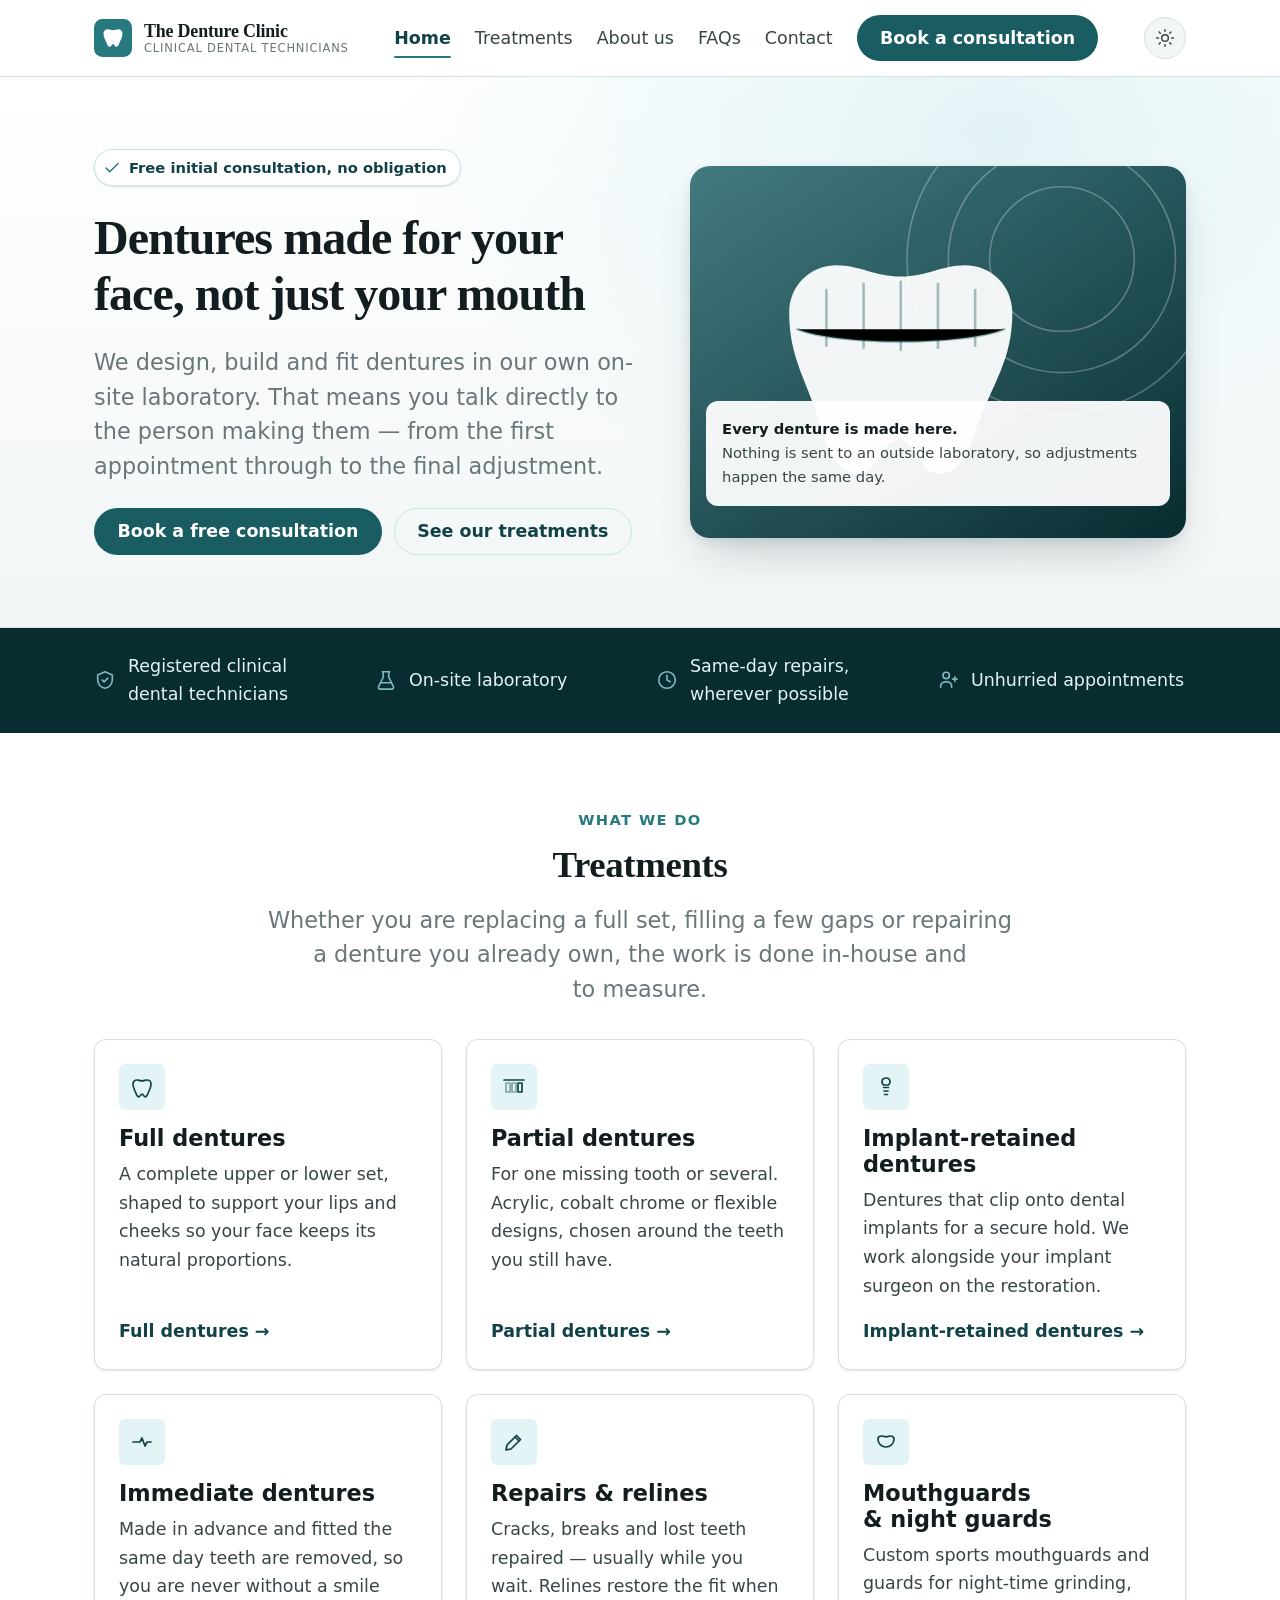
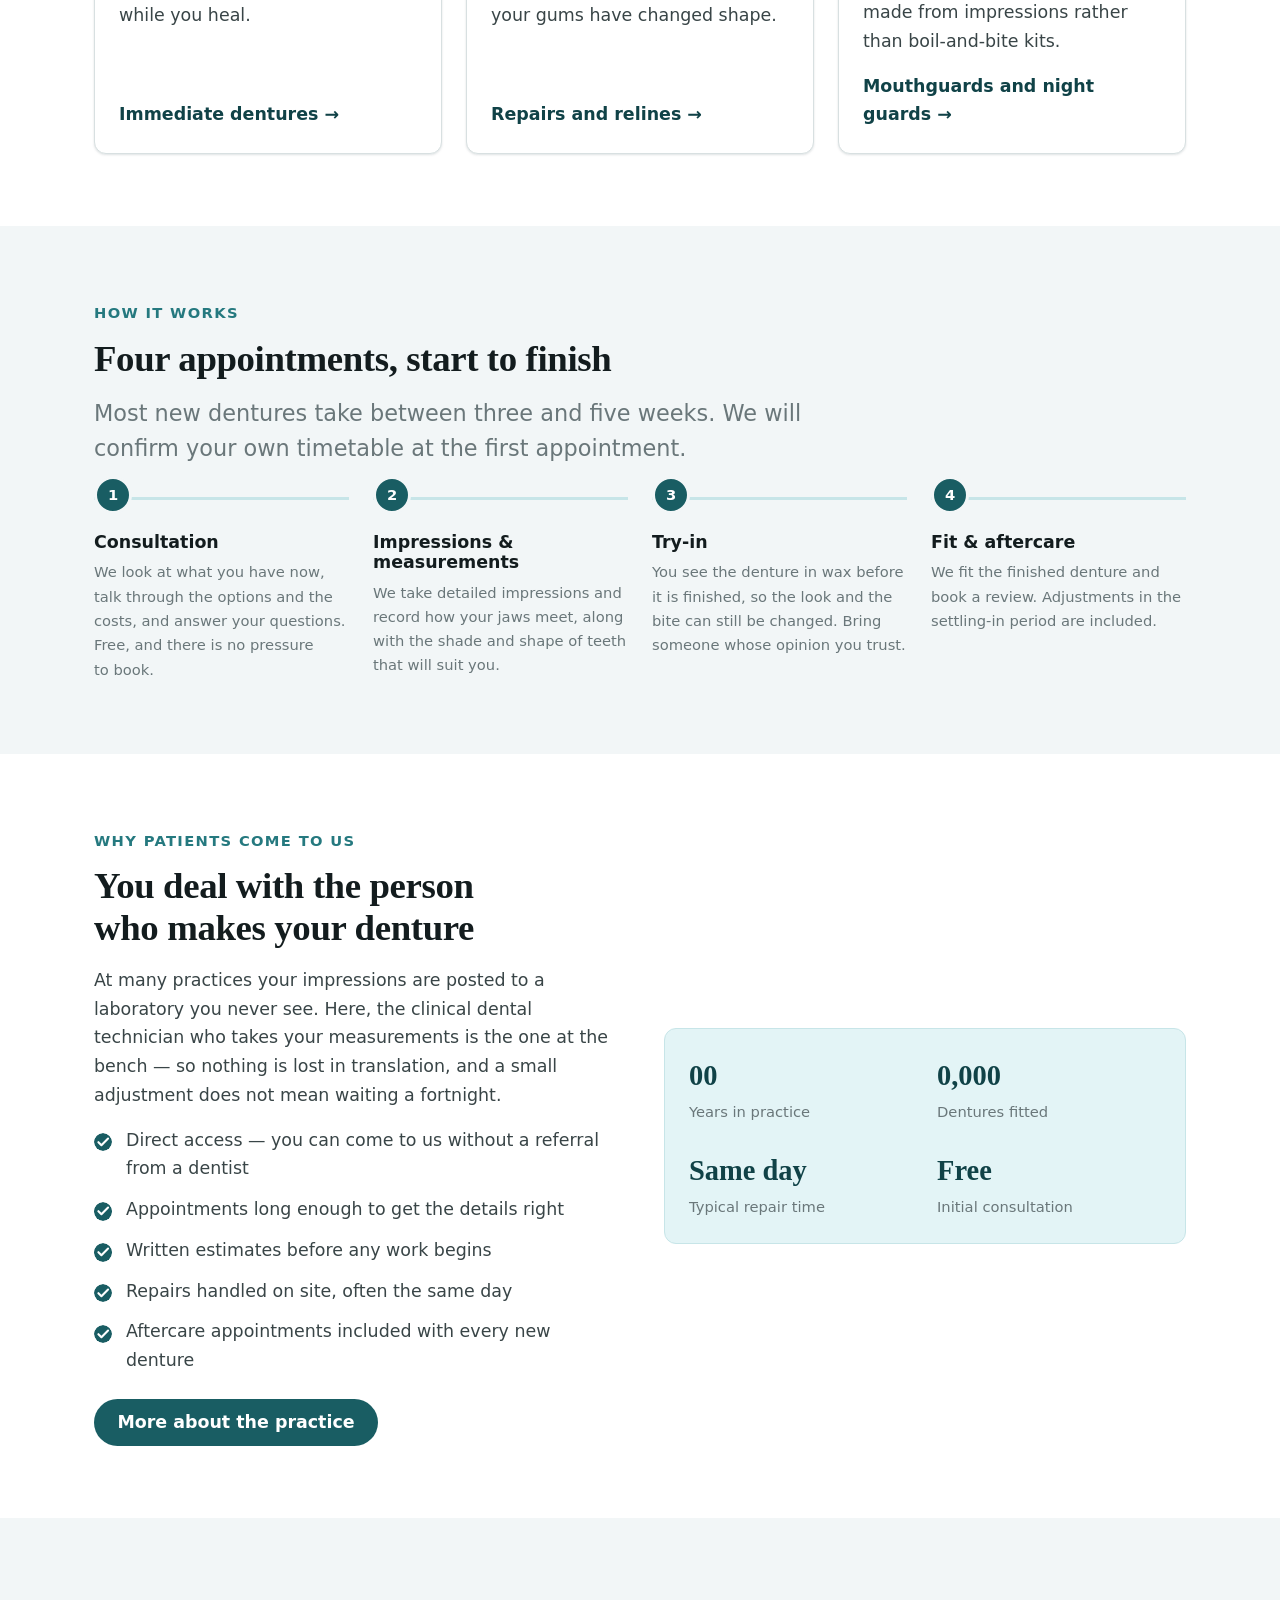
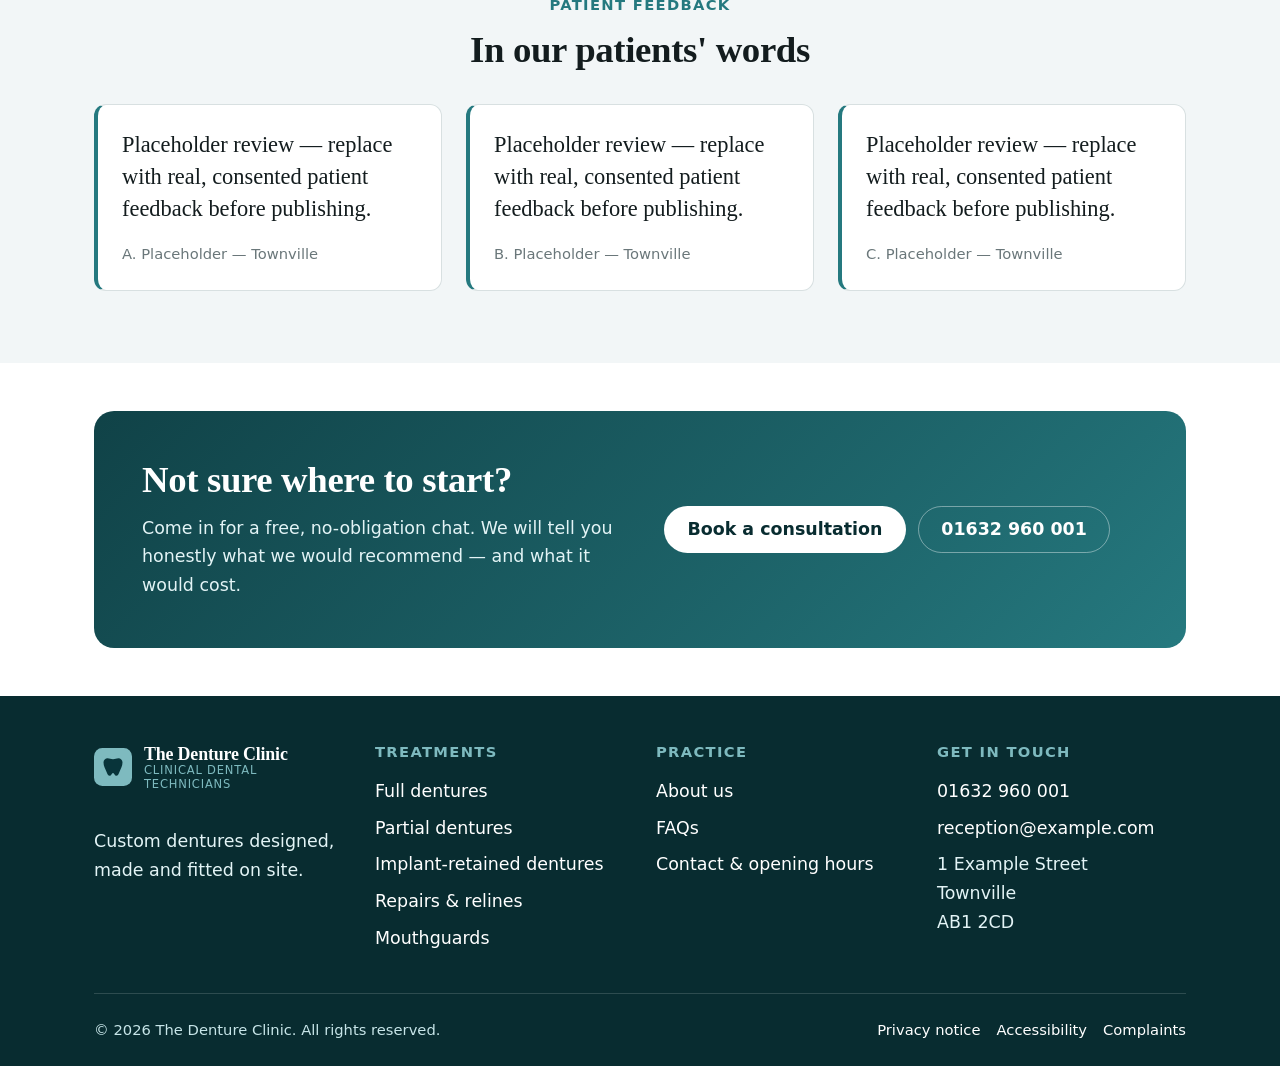
==== commit 60a8a79f: "Correct regulatory wording and rebuild on the current CSS baseline Two factual errors, checked again" ====
--- a/index.html
+++ b/index.html
@@ -11,7 +11,9 @@
 <meta property="og:description" content="Custom-made full, partial and implant-retained dentures, fitted by registered clinical dental technicians.">
 <meta property="og:url" content="https://www.thedentureclinic.org.uk/">
 <meta property="og:locale" content="en_GB">
-<meta name="theme-color" content="#11616a">
+<meta name="color-scheme" content="light dark">
+<meta name="theme-color" content="#eff8f8" media="(prefers-color-scheme: light)">
+<meta name="theme-color" content="#0e1a1d" media="(prefers-color-scheme: dark)">
 <link rel="icon" href="data:image/svg+xml,%3Csvg xmlns='http://www.w3.org/2000/svg' viewBox='0 0 32 32'%3E%3Crect width='32' height='32' rx='7' fill='%2311616a'/%3E%3Cpath d='M8 12c0-2 1.6-3.4 3.5-3.4 1.6 0 2.7.8 4.5.8s2.9-.8 4.5-.8C22.4 8.6 24 10 24 12c0 3.4-1.4 5-2.6 8.2-.7 1.9-1.3 3.2-2.6 3.2-1.4 0-1.6-2.4-2.8-2.4s-1.4 2.4-2.8 2.4c-1.3 0-1.9-1.3-2.6-3.2C9.4 17 8 15.4 8 12Z' fill='white'/%3E%3C/svg%3E">
 <link rel="stylesheet" href="assets/css/styles.css">
 <!-- TODO: replace the placeholder values in this block — see PLACEHOLDERS.md -->
@@ -47,6 +49,19 @@
   ]
 }
 </script>
+<script>
+/* Applies a saved theme before first paint so the page never flashes the
+   wrong one. Everything else about theming lives in CSS. */
+(function () {
+  try {
+    var t = localStorage.getItem("theme");
+    if (t === "light" || t === "dark") {
+      document.documentElement.setAttribute("data-theme", t);
+      document.documentElement.style.colorScheme = t;
+    }
+  } catch (e) {}
+})();
+</script>
 </head>
 <body>
 
@@ -65,12 +80,6 @@
       </span>
     </a>
 
-    <button class="nav-toggle" type="button" aria-expanded="false" aria-controls="primary-nav">
-      <svg class="icon-open" viewBox="0 0 24 24" fill="none" stroke="currentColor" stroke-width="2" stroke-linecap="round" aria-hidden="true" focusable="false"><path d="M4 7h16M4 12h16M4 17h16"/></svg>
-      <svg class="icon-close" viewBox="0 0 24 24" fill="none" stroke="currentColor" stroke-width="2" stroke-linecap="round" aria-hidden="true" focusable="false"><path d="M6 6l12 12M18 6 6 18"/></svg>
-      Menu
-    </button>
-
     <nav class="primary-nav" id="primary-nav" aria-label="Primary">
       <ul>
         <li><a href="index.html" aria-current="page">Home</a></li>
@@ -81,6 +90,19 @@
       </ul>
       <a class="btn btn-primary nav-cta" href="contact.html">Book a consultation</a>
     </nav>
+
+    <div class="header-actions">
+      <button class="icon-btn" type="button" data-theme-toggle aria-label="Switch theme">
+        <svg class="icon-sun" viewBox="0 0 24 24" fill="none" stroke="currentColor" stroke-width="1.8" stroke-linecap="round" aria-hidden="true" focusable="false"><circle cx="12" cy="12" r="4"/><path d="M12 2v2M12 20v2M4.9 4.9l1.4 1.4M17.7 17.7l1.4 1.4M2 12h2M20 12h2M4.9 19.1l1.4-1.4M17.7 6.3l1.4-1.4"/></svg>
+        <svg class="icon-moon" viewBox="0 0 24 24" fill="none" stroke="currentColor" stroke-width="1.8" stroke-linecap="round" stroke-linejoin="round" aria-hidden="true" focusable="false"><path d="M21 13.2A9 9 0 1 1 10.8 3a7 7 0 0 0 10.2 10.2Z"/></svg>
+      </button>
+
+      <button class="nav-toggle" type="button" aria-expanded="false" aria-controls="primary-nav">
+        <svg class="icon-open" viewBox="0 0 24 24" fill="none" stroke="currentColor" stroke-width="2" stroke-linecap="round" aria-hidden="true" focusable="false"><path d="M4 7h16M4 12h16M4 17h16"/></svg>
+        <svg class="icon-close" viewBox="0 0 24 24" fill="none" stroke="currentColor" stroke-width="2" stroke-linecap="round" aria-hidden="true" focusable="false"><path d="M6 6l12 12M18 6 6 18"/></svg>
+        Menu
+      </button>
+    </div>
   </div>
 </header>
 
@@ -457,5 +479,12 @@
 </footer>
 
 <script src="assets/js/main.js" defer></script>
+<script type="speculationrules">
+{
+  "prerender": [
+    { "where": { "href_matches": "/*" }, "eagerness": "moderate" }
+  ]
+}
+</script>
 </body>
 </html>
--- a/assets/css/styles.css
+++ b/assets/css/styles.css
@@ -1,39 +1,112 @@
 /* ==========================================================================
    The Denture Clinic — stylesheet
-   Single file, no build step, no dependencies.
-   Sections: tokens, reset, layout, components, page blocks, utilities, print
+
+   Built on the 2026 CSS baseline: cascade layers, OKLCH colour, light-dark()
+   theming, container queries, nesting, @property and view transitions. Every
+   one of those is Baseline widely available; the few progressive extras
+   (::details-content animation, field-sizing) degrade to static behaviour
+   rather than breaking.
+
+   Layers, in cascade order — a later layer always beats an earlier one
+   regardless of selector specificity. This is what stops a component rule
+   losing to a more specific layout rule, which is exactly the class of bug
+   that made the header CTA unreadable before.
    ========================================================================== */
+@layer reset, base, layout, components, utilities;
+
+/* Cross-document view transitions. Chrome and Safari animate between pages;
+   everywhere else navigates normally. Nothing depends on it. */
+@view-transition { navigation: auto; }
 
 /* --------------------------------------------------------------------------
-   1. Design tokens
+   Design tokens
+   --------------------------------------------------------------------------
+   Colours are OKLCH: perceptually uniform, so stepping the lightness channel
+   gives evenly spaced tints rather than the lumpy ramp sRGB hex produces.
+
+   Every semantic token is light-dark(), so the whole theme flips from the one
+   `color-scheme` declaration on :root. To force a theme, set `color-scheme`
+   to `light` or `dark` on the root element — that is all the toggle does.
    -------------------------------------------------------------------------- */
 :root {
-  /* Brand — deep clinical teal, warm sand accent */
-  --brand-900: #08343a;
-  --brand-800: #0d4a52;
-  --brand-700: #11616a;
-  --brand-600: #157b86;
-  --brand-500: #2a97a2;
-  --brand-100: #d7ecee;
-  --brand-50:  #eff8f8;
-
-  --accent-700: #8a5218;
-  --accent-600: #a9661f;
-  --accent-100: #f7e7d3;
-
-  /* Neutrals */
-  --ink-900: #10201f;
-  --ink-700: #2f3f3e;
-  --ink-500: #566664;
-  --ink-300: #93a3a1;
-  --line:    #dde5e4;
-  --surface: #ffffff;
-  --surface-alt: #f5f9f9;
-
-  --ok-700: #1f6b3f;
-  --ok-50:  #e8f5ed;
-
-  /* Type — system stack keeps the site fast and offline-safe */
+  color-scheme: light dark;
+
+  /* --- Raw palette ------------------------------------------------------ */
+  --teal-98: oklch(98% 0.008 205);
+  --teal-95: oklch(95.5% 0.018 205);
+  --teal-90: oklch(90% 0.032 205);
+  --teal-75: oklch(75% 0.062 202);
+  --teal-63: oklch(63% 0.082 200);
+  --teal-53: oklch(53% 0.078 202);
+  --teal-44: oklch(44% 0.066 204);
+  --teal-35: oklch(35% 0.052 205);
+  --teal-27: oklch(27% 0.040 206);
+  --teal-19: oklch(19% 0.028 208);
+  --teal-15: oklch(15.5% 0.022 210);
+
+  --sand-88: oklch(88% 0.055 75);
+  --sand-70: oklch(70% 0.105 65);
+  --sand-52: oklch(52% 0.095 58);
+  --sand-32: oklch(32% 0.060 55);
+
+  --grey-99: oklch(99% 0.002 210);
+  --grey-97: oklch(97% 0.004 210);
+  --grey-90: oklch(90% 0.008 210);
+  --grey-72: oklch(72% 0.012 210);
+  --grey-56: oklch(56% 0.016 210);
+  --grey-38: oklch(38% 0.016 210);
+  --grey-22: oklch(22% 0.014 210);
+
+  --red-55: oklch(55% 0.17 25);
+  --red-72: oklch(72% 0.14 25);
+  --red-96: oklch(96% 0.02 25);
+  --red-28: oklch(28% 0.07 25);
+  --green-45: oklch(45% 0.11 155);
+  --green-75: oklch(75% 0.10 155);
+  --green-96: oklch(96% 0.03 155);
+  --green-26: oklch(26% 0.06 155);
+
+  /* --- Semantic tokens -------------------------------------------------- */
+  --surface:        light-dark(white, var(--teal-15));
+  --surface-alt:    light-dark(var(--grey-97), var(--teal-19));
+  --surface-raised: light-dark(white, oklch(23% 0.024 208));
+  --surface-inverse: light-dark(var(--teal-27), oklch(12% 0.02 210));
+
+  --ink:        light-dark(var(--grey-22), var(--grey-97));
+  --ink-muted:  light-dark(var(--grey-38), var(--grey-90));
+  --ink-subtle: light-dark(var(--grey-56), var(--grey-72));
+  --ink-on-inverse:       light-dark(var(--teal-95), var(--grey-90));
+  --ink-subtle-on-inverse: light-dark(var(--teal-90), var(--grey-72));
+
+  --line:        light-dark(var(--grey-90), oklch(30% 0.018 210));
+  --line-strong: light-dark(var(--grey-72), oklch(40% 0.02 210));
+
+  /* Brand: one step lighter in dark mode so it stays legible on dark ground */
+  --brand:         light-dark(var(--teal-44), var(--teal-75));
+  --brand-strong:  light-dark(var(--teal-35), var(--teal-63));
+  --brand-vivid:   light-dark(var(--teal-53), var(--teal-63));
+  --brand-soft:    light-dark(var(--teal-95), oklch(27% 0.035 205));
+  --brand-line:    light-dark(var(--teal-90), oklch(35% 0.04 205));
+  --brand-on:      light-dark(white, var(--teal-15));
+
+  --accent:      light-dark(var(--sand-52), var(--sand-70));
+  --accent-soft: light-dark(oklch(95% 0.03 75), var(--sand-32));
+  --accent-line: light-dark(var(--sand-88), oklch(42% 0.07 60));
+
+  --danger:      light-dark(var(--red-55), var(--red-72));
+  --danger-soft: light-dark(var(--red-96), var(--red-28));
+  --success:      light-dark(var(--green-45), var(--green-75));
+  --success-soft: light-dark(var(--green-96), var(--green-26));
+
+  /* Shadows read as noise on dark ground, so they nearly vanish there */
+  --shadow-sm: 0 1px 2px light-dark(oklch(27% 0.04 206 / 0.06), oklch(0% 0 0 / 0.3)),
+               0 1px 3px light-dark(oklch(27% 0.04 206 / 0.08), oklch(0% 0 0 / 0.2));
+  --shadow:    0 2px 6px light-dark(oklch(27% 0.04 206 / 0.06), oklch(0% 0 0 / 0.3)),
+               0 10px 24px -8px light-dark(oklch(27% 0.04 206 / 0.16), oklch(0% 0 0 / 0.45));
+  --shadow-lg: 0 4px 12px light-dark(oklch(27% 0.04 206 / 0.08), oklch(0% 0 0 / 0.35)),
+               0 24px 48px -16px light-dark(oklch(27% 0.04 206 / 0.24), oklch(0% 0 0 / 0.55));
+
+  /* --- Type ------------------------------------------------------------- */
   --font-sans: ui-sans-serif, system-ui, -apple-system, "Segoe UI", Roboto,
                "Helvetica Neue", Arial, sans-serif;
   --font-display: Georgia, "Iowan Old Style", "Times New Roman", serif;
@@ -45,923 +118,1109 @@
   --step-3:  clamp(1.7rem, 1.5rem + 1vw, 2.3rem);
   --step-4:  clamp(2.05rem, 1.7rem + 1.7vw, 3rem);
 
-  /* Space */
-  --sp-1: 0.25rem;
-  --sp-2: 0.5rem;
-  --sp-3: 0.75rem;
-  --sp-4: 1rem;
-  --sp-5: 1.5rem;
-  --sp-6: 2rem;
-  --sp-7: 3rem;
-  --sp-8: 4.5rem;
-  --sp-9: 6rem;
+  /* --- Space & shape ---------------------------------------------------- */
+  --sp-1: 0.25rem;  --sp-2: 0.5rem;  --sp-3: 0.75rem;
+  --sp-4: 1rem;     --sp-5: 1.5rem;  --sp-6: 2rem;
+  --sp-7: 3rem;     --sp-8: 4.5rem;  --sp-9: 6rem;
 
   --radius-sm: 6px;
   --radius:    12px;
   --radius-lg: 20px;
   --radius-pill: 999px;
 
-  --shadow-sm: 0 1px 2px rgb(8 52 58 / 0.06), 0 1px 3px rgb(8 52 58 / 0.08);
-  --shadow:    0 2px 6px rgb(8 52 58 / 0.06), 0 10px 24px -8px rgb(8 52 58 / 0.16);
-  --shadow-lg: 0 4px 12px rgb(8 52 58 / 0.08), 0 24px 48px -16px rgb(8 52 58 / 0.24);
-
   --container: 1140px;
   --measure: 68ch;
   --header-h: 76px;
 }
 
+/* Registering the type means it animates smoothly instead of snapping */
+@property --sheen {
+  syntax: "<percentage>";
+  inherits: false;
+  initial-value: 0%;
+}
+
 /* --------------------------------------------------------------------------
-   2. Reset / base
+   Reset
    -------------------------------------------------------------------------- */
-*, *::before, *::after { box-sizing: border-box; }
-
-html {
-  -webkit-text-size-adjust: 100%;
-  scroll-behavior: smooth;
-  scroll-padding-top: calc(var(--header-h) + var(--sp-4));
+@layer reset {
+  *, *::before, *::after { box-sizing: border-box; }
+
+  body, h1, h2, h3, h4, p, ul, ol, figure, blockquote, dl, dd {
+    margin: 0;
+  }
+
+  /* Only lists that opt in lose their markers — prose lists keep them.
+     Components that need it strip markers explicitly in their own rules. */
+  ul[class], ol[class] { padding: 0; list-style: none; }
+
+  img, svg, video { max-inline-size: 100%; block-size: auto; }
+
+  input, button, textarea, select { font: inherit; color: inherit; }
+
+  button { background: none; border: 0; }
+
+  @media (prefers-reduced-motion: reduce) {
+    html:focus-within { scroll-behavior: auto; }
+    *, *::before, *::after {
+      animation-duration: 0.01ms !important;
+      animation-iteration-count: 1 !important;
+      transition-duration: 0.01ms !important;
+      scroll-behavior: auto !important;
+      view-transition-name: none !important;
+    }
+  }
 }
 
-body {
-  margin: 0;
-  font-family: var(--font-sans);
-  font-size: var(--step-0);
-  line-height: 1.65;
-  color: var(--ink-700);
-  background: var(--surface);
-  -webkit-font-smoothing: antialiased;
+/* --------------------------------------------------------------------------
+   Base
+   -------------------------------------------------------------------------- */
+@layer base {
+  html {
+    -webkit-text-size-adjust: 100%;
+    scroll-behavior: smooth;
+    scroll-padding-block-start: calc(var(--header-h) + var(--sp-4));
+
+    /* Lets the FAQ panels animate to `auto` height instead of snapping open.
+       Ignored where unsupported — the panel just opens instantly. */
+    interpolate-size: allow-keywords;
+  }
+
+  body {
+    font-family: var(--font-sans);
+    font-size: var(--step-0);
+    line-height: 1.65;
+    color: var(--ink-muted);
+    background: var(--surface);
+    -webkit-font-smoothing: antialiased;
+    accent-color: var(--brand);
+  }
+
+  h1, h2, h3, h4 {
+    margin-block-end: var(--sp-4);
+    color: var(--ink);
+    line-height: 1.15;
+    text-wrap: balance;
+    font-weight: 600;
+  }
+
+  h1 { font-family: var(--font-display); font-size: var(--step-4); letter-spacing: -0.02em; }
+  h2 { font-family: var(--font-display); font-size: var(--step-3); letter-spacing: -0.01em; }
+  h3 { font-size: var(--step-1); }
+  h4 { font-size: var(--step-0); }
+
+  p, ul, ol { margin-block-end: var(--sp-4); }
+  p { text-wrap: pretty; }
+
+  a {
+    color: var(--brand-strong);
+    text-underline-offset: 0.18em;
+
+    &:hover { color: var(--brand-vivid); }
+  }
+
+  :focus-visible {
+    outline: 3px solid var(--brand-vivid);
+    outline-offset: 2px;
+    border-radius: var(--radius-sm);
+  }
+
+  hr {
+    border: 0;
+    border-block-start: 1px solid var(--line);
+    margin-block: var(--sp-6);
+  }
+
+  ::selection {
+    background: var(--brand-soft);
+    color: var(--ink);
+  }
 }
 
-h1, h2, h3, h4 {
-  margin: 0 0 var(--sp-4);
-  color: var(--ink-900);
-  line-height: 1.15;
-  text-wrap: balance;
-  font-weight: 600;
+/* --------------------------------------------------------------------------
+   Layout
+   -------------------------------------------------------------------------- */
+@layer layout {
+  .container {
+    inline-size: 100%;
+    max-inline-size: var(--container);
+    margin-inline: auto;
+    padding-inline: var(--sp-5);
+
+    &.container--narrow { max-inline-size: 780px; }
+  }
+
+  .section {
+    padding-block: var(--sp-8);
+
+    &.section--tight { padding-block: var(--sp-7); }
+    &.section--alt { background: var(--surface-alt); }
+  }
+
+  .section-head {
+    max-inline-size: var(--measure);
+    margin-block-end: var(--sp-6);
+
+    &.section-head--center { margin-inline: auto; text-align: center; }
+  }
+
+  .grid {
+    display: grid;
+    gap: var(--sp-5);
+
+    &.grid--2 { grid-template-columns: repeat(auto-fit, minmax(min(100%, 320px), 1fr)); }
+    &.grid--3 { grid-template-columns: repeat(auto-fit, minmax(min(100%, 280px), 1fr)); }
+    &.grid--4 { grid-template-columns: repeat(auto-fit, minmax(min(100%, 220px), 1fr)); }
+  }
+
+  .split {
+    display: grid;
+    grid-template-columns: repeat(auto-fit, minmax(min(100%, 340px), 1fr));
+    gap: var(--sp-7);
+    align-items: center;
+  }
+
+  .prose {
+    max-inline-size: var(--measure);
+
+    & h2 { margin-block-start: var(--sp-7); }
+    & h3 { margin-block-start: var(--sp-6); }
+    & > :first-child { margin-block-start: 0; }
+    & ul, & ol { padding-inline-start: 1.3em; }
+    & li { margin-block-end: var(--sp-2); }
+  }
+
+  .btn-row {
+    display: flex;
+    flex-wrap: wrap;
+    gap: var(--sp-3);
+    margin-block-start: var(--sp-5);
+  }
 }
 
-h1 { font-family: var(--font-display); font-size: var(--step-4); letter-spacing: -0.02em; }
-h2 { font-family: var(--font-display); font-size: var(--step-3); letter-spacing: -0.01em; }
-h3 { font-size: var(--step-1); }
-h4 { font-size: var(--step-0); }
-
-p, ul, ol { margin: 0 0 var(--sp-4); }
-p { text-wrap: pretty; }
-
-a { color: var(--brand-700); text-underline-offset: 0.18em; }
-a:hover { color: var(--brand-600); }
-
-img, svg { max-width: 100%; height: auto; }
-
-:focus-visible {
-  outline: 3px solid var(--brand-500);
-  outline-offset: 2px;
-  border-radius: var(--radius-sm);
+/* --------------------------------------------------------------------------
+   Components
+   -------------------------------------------------------------------------- */
+@layer components {
+
+  /* --- Typographic accents ---------------------------------------------- */
+  .eyebrow {
+    display: inline-block;
+    margin-block-end: var(--sp-3);
+    font-size: var(--step--1);
+    font-weight: 700;
+    letter-spacing: 0.09em;
+    text-transform: uppercase;
+    color: var(--brand-vivid);
+  }
+
+  .lede {
+    font-size: var(--step-1);
+    line-height: 1.55;
+    color: var(--ink-subtle);
+    max-inline-size: var(--measure);
+  }
+
+  /* --- Skip link --------------------------------------------------------- */
+  .skip-link {
+    position: absolute;
+    inset-block-start: -100%;
+    inset-inline-start: var(--sp-4);
+    z-index: 100;
+    padding: var(--sp-3) var(--sp-5);
+    background: var(--surface-inverse);
+    color: var(--ink-on-inverse);
+    font-weight: 600;
+    text-decoration: none;
+    border-end-start-radius: var(--radius);
+    border-end-end-radius: var(--radius);
+    transition: inset-block-start 0.15s ease;
+
+    &:focus {
+      inset-block-start: 0;
+      color: var(--ink-on-inverse);
+    }
+  }
+
+  /* --- Header ------------------------------------------------------------ */
+  .site-header {
+    position: sticky;
+    inset-block-start: 0;
+    z-index: 50;
+    /* color-mix keeps the translucency in step with the theme */
+    background: color-mix(in oklab, var(--surface) 90%, transparent);
+    backdrop-filter: saturate(1.4) blur(10px);
+    border-block-end: 1px solid var(--line);
+    transition: box-shadow 0.2s ease;
+    view-transition-name: site-header;
+
+    &.is-stuck { box-shadow: var(--shadow-sm); }
+  }
+
+  .header-inner {
+    display: flex;
+    align-items: center;
+    justify-content: space-between;
+    gap: var(--sp-4);
+    min-block-size: var(--header-h);
+  }
+
+  .brand {
+    display: inline-flex;
+    align-items: center;
+    gap: var(--sp-3);
+    text-decoration: none;
+    color: var(--ink);
+  }
+
+  .brand-mark {
+    flex: 0 0 auto;
+    inline-size: 38px;
+    block-size: 38px;
+    color: var(--brand-vivid);
+  }
+
+  .brand-text { display: flex; flex-direction: column; line-height: 1.15; }
+
+  .brand-name {
+    font-family: var(--font-display);
+    font-size: 1.12rem;
+    font-weight: 600;
+    letter-spacing: -0.01em;
+  }
+
+  .brand-sub {
+    font-size: 0.72rem;
+    letter-spacing: 0.07em;
+    text-transform: uppercase;
+    color: var(--ink-subtle);
+  }
+
+  @media (width <= 420px) {
+    .brand-sub { display: none; }
+    .brand-mark { inline-size: 32px; block-size: 32px; }
+  }
+
+  /* --- Header controls --------------------------------------------------- */
+  .header-actions {
+    display: flex;
+    align-items: center;
+    gap: var(--sp-2);
+  }
+
+  .icon-btn {
+    display: inline-grid;
+    place-items: center;
+    inline-size: 42px;
+    block-size: 42px;
+    color: var(--ink-muted);
+    background: var(--surface-alt);
+    border: 1px solid var(--line);
+    border-radius: var(--radius-pill);
+    cursor: pointer;
+    transition: color 0.15s ease, background-color 0.15s ease;
+
+    & svg { inline-size: 20px; block-size: 20px; }
+    &:hover { color: var(--brand-strong); background: var(--brand-soft); }
+  }
+
+  /* The toggle shows the theme you would switch TO, so the icons swap with
+     the resolved scheme rather than with a class. */
+  .icon-moon { display: none; }
+  @media (prefers-color-scheme: dark) {
+    :root:not([data-theme="light"]) .icon-sun  { display: none; }
+    :root:not([data-theme="light"]) .icon-moon { display: block; }
+  }
+  :root[data-theme="dark"] .icon-sun  { display: none; }
+  :root[data-theme="dark"] .icon-moon { display: block; }
+  :root[data-theme="light"] .icon-sun  { display: block; }
+  :root[data-theme="light"] .icon-moon { display: none; }
+
+  .nav-toggle {
+    display: none;
+    align-items: center;
+    gap: var(--sp-2);
+    padding: var(--sp-2) var(--sp-3);
+    font-weight: 600;
+    color: var(--ink);
+    background: var(--surface-alt);
+    border: 1px solid var(--line);
+    border-radius: var(--radius-sm);
+    cursor: pointer;
+
+    & svg { inline-size: 20px; block-size: 20px; }
+    & .icon-close { display: none; }
+
+    &[aria-expanded="true"] {
+      & .icon-close { display: block; }
+      & .icon-open { display: none; }
+    }
+  }
+
+  /* --- Navigation -------------------------------------------------------- */
+  .primary-nav {
+    display: flex;
+    align-items: center;
+    gap: var(--sp-5);
+
+    & ul {
+      display: flex;
+      align-items: center;
+      gap: var(--sp-5);
+      margin: 0;
+      padding: 0;
+      list-style: none;
+    }
+
+    /* :not(.btn) so link colour never fights the CTA button's own palette.
+       The layer already guarantees that, but the intent is worth stating. */
+    & a:not(.btn) {
+      position: relative;
+      padding-block: var(--sp-2);
+      font-weight: 500;
+      color: var(--ink-muted);
+      text-decoration: none;
+
+      &:hover { color: var(--brand-strong); }
+
+      &[aria-current="page"] {
+        color: var(--brand-strong);
+        font-weight: 600;
+
+        &::after {
+          content: "";
+          position: absolute;
+          inset-inline: 0;
+          inset-block-end: -2px;
+          block-size: 2px;
+          background: var(--brand-vivid);
+          border-radius: 2px;
+        }
+      }
+    }
+  }
+
+  @media (width <= 900px) {
+    .nav-toggle { display: inline-flex; }
+
+    .primary-nav {
+      position: absolute;
+      inset-inline: 0;
+      inset-block-start: 100%;
+      flex-direction: column;
+      align-items: stretch;
+      gap: 0;
+      padding: var(--sp-4) var(--sp-5) var(--sp-5);
+      background: var(--surface);
+      border-block-end: 1px solid var(--line);
+      box-shadow: var(--shadow);
+
+      &[hidden] { display: none; }
+
+      & ul { flex-direction: column; align-items: stretch; gap: 0; }
+      & li + li { border-block-start: 1px solid var(--line); }
+
+      & a:not(.btn) {
+        display: block;
+        padding-block: var(--sp-4);
+
+        &[aria-current="page"]::after { display: none; }
+      }
+
+      & .nav-cta { margin-block-start: var(--sp-4); text-align: center; }
+    }
+  }
+
+  /* --- Buttons ----------------------------------------------------------- */
+  .btn {
+    display: inline-flex;
+    align-items: center;
+    justify-content: center;
+    gap: var(--sp-2);
+    padding: 0.75rem 1.4rem;
+    font-weight: 600;
+    line-height: 1.2;
+    text-decoration: none;
+    border: 1px solid transparent;
+    border-radius: var(--radius-pill);
+    cursor: pointer;
+    transition: background-color 0.15s ease, color 0.15s ease,
+                border-color 0.15s ease, translate 0.15s ease;
+
+    &:active { translate: 0 1px; }
+    & svg { inline-size: 18px; block-size: 18px; }
+
+    &.btn-primary {
+      background: var(--brand);
+      color: var(--brand-on);
+
+      &:hover { background: var(--brand-strong); color: var(--brand-on); }
+    }
+
+    &.btn-secondary {
+      color: var(--brand-strong);
+      border-color: var(--brand-line);
+
+      &:hover { background: var(--brand-soft); color: var(--brand-strong); }
+    }
+
+    /* On the inverse CTA band the ground is teal in both themes, so these
+       two stay fixed rather than following light-dark(). */
+    &.btn-light {
+      background: white;
+      color: var(--teal-27);
+
+      &:hover { background: var(--teal-95); color: var(--teal-27); }
+    }
+
+    &.btn-ghost-light {
+      color: white;
+      border-color: oklch(100% 0 0 / 0.4);
+
+      &:hover { background: oklch(100% 0 0 / 0.14); color: white; }
+    }
+
+    &[disabled] { opacity: 0.6; cursor: not-allowed; }
+  }
+
+  /* --- Hero -------------------------------------------------------------- */
+  .hero {
+    position: relative;
+    overflow: clip;
+    background:
+      radial-gradient(90ch 60ch at 78% 10%, var(--brand-soft), transparent 60%),
+      linear-gradient(180deg, var(--surface) 0%, var(--surface-alt) 100%);
+    border-block-end: 1px solid var(--line);
+  }
+
+  .hero-inner {
+    display: grid;
+    grid-template-columns: minmax(0, 1.05fr) minmax(0, 0.95fr);
+    align-items: center;
+    gap: var(--sp-7);
+    padding-block: var(--sp-8);
+
+    @media (width <= 900px) {
+      grid-template-columns: 1fr;
+      padding-block: var(--sp-7);
+    }
+
+    & h1 { margin-block-end: var(--sp-5); view-transition-name: hero-title; }
+    & .lede { margin-block-end: 0; }
+  }
+
+  .hero-badge {
+    display: inline-flex;
+    align-items: center;
+    gap: var(--sp-2);
+    margin-block-end: var(--sp-5);
+    padding: 0.35rem 0.85rem 0.35rem 0.5rem;
+    font-size: var(--step--1);
+    font-weight: 600;
+    color: var(--brand-strong);
+    background: var(--surface-raised);
+    border: 1px solid var(--brand-line);
+    border-radius: var(--radius-pill);
+    box-shadow: var(--shadow-sm);
+
+    & svg { inline-size: 18px; block-size: 18px; color: var(--brand-vivid); }
+  }
+
+  .hero-art {
+    position: relative;
+    aspect-ratio: 4 / 3;
+    border-radius: var(--radius-lg);
+    background: linear-gradient(150deg, var(--teal-44), var(--teal-27));
+    box-shadow: var(--shadow-lg);
+    overflow: clip;
+
+    & svg { position: absolute; inset: 0; inline-size: 100%; block-size: 100%; }
+  }
+
+  .hero-art-caption {
+    position: absolute;
+    inset-inline: var(--sp-4);
+    inset-block-end: var(--sp-4);
+    padding: var(--sp-4);
+    font-size: var(--step--1);
+    color: var(--ink-muted);
+    background: color-mix(in oklab, var(--surface) 94%, transparent);
+    border-radius: var(--radius);
+
+    & strong { display: block; color: var(--ink); }
+  }
+
+  /* --- Trust bar --------------------------------------------------------- */
+  .trust-bar {
+    background: var(--surface-inverse);
+    color: var(--ink-on-inverse);
+
+    & ul {
+      display: grid;
+      grid-template-columns: repeat(auto-fit, minmax(min(100%, 220px), 1fr));
+      gap: var(--sp-4) var(--sp-6);
+      margin: 0;
+      padding: var(--sp-5) 0;
+      list-style: none;
+    }
+
+    & li {
+      display: flex;
+      align-items: center;
+      gap: var(--sp-3);
+      font-weight: 500;
+    }
+
+    & svg {
+      flex: 0 0 auto;
+      inline-size: 22px;
+      block-size: 22px;
+      color: var(--teal-75);
+    }
+  }
+
+  /* --- Cards ------------------------------------------------------------- */
+  .card {
+    container-type: inline-size;
+    display: flex;
+    flex-direction: column;
+    padding: var(--sp-5);
+    background: var(--surface-raised);
+    border: 1px solid var(--line);
+    border-radius: var(--radius);
+    box-shadow: var(--shadow-sm);
+    transition: translate 0.18s ease, box-shadow 0.18s ease, border-color 0.18s ease;
+
+    & h3 { margin-block-end: var(--sp-2); }
+    & p:last-of-type { margin-block-end: 0; }
+
+    &.card--link {
+      position: relative;
+
+      &:hover, &:focus-within {
+        translate: 0 -3px;
+        border-color: var(--brand-line);
+        box-shadow: var(--shadow);
+      }
+
+      & .card-link::before {
+        content: "";
+        position: absolute;
+        inset: 0;
+        border-radius: inherit;
+      }
+    }
+  }
+
+  .card-icon {
+    display: grid;
+    place-items: center;
+    inline-size: 46px;
+    block-size: 46px;
+    margin-block-end: var(--sp-4);
+    color: var(--brand-strong);
+    background: var(--brand-soft);
+    border-radius: var(--radius-sm);
+
+    & svg { inline-size: 24px; block-size: 24px; }
+  }
+
+  .card-link {
+    margin-block-start: auto;
+    padding-block-start: var(--sp-4);
+    font-weight: 600;
+    text-decoration: none;
+
+    &::after { content: " \2192"; }
+    &:hover { text-decoration: underline; }
+  }
+
+  /* Container query, not a media query: a card in a narrow column tightens up
+     even when the viewport is wide. */
+  @container (width < 260px) {
+    .card-icon { inline-size: 38px; block-size: 38px; margin-block-end: var(--sp-3); }
+    .card { padding: var(--sp-4); }
+  }
+
+  /* --- Steps ------------------------------------------------------------- */
+  .steps {
+    counter-reset: step;
+    display: grid;
+    grid-template-columns: repeat(auto-fit, minmax(min(100%, 230px), 1fr));
+    gap: var(--sp-5);
+    margin: 0;
+
+    & li {
+      position: relative;
+      padding-block-start: var(--sp-6);
+      border-block-start: 3px solid var(--brand-line);
+
+      &::before {
+        counter-increment: step;
+        content: counter(step);
+        position: absolute;
+        inset-block-start: calc(-1 * var(--sp-5));
+        inset-inline-start: 0;
+        display: grid;
+        place-items: center;
+        inline-size: 38px;
+        block-size: 38px;
+        font-size: var(--step--1);
+        font-weight: 700;
+        color: var(--brand-on);
+        background: var(--brand);
+        border: 3px solid var(--surface-alt);
+        border-radius: 50%;
+      }
+    }
+
+    & h3 { margin-block-end: var(--sp-2); font-size: var(--step-0); }
+    & p { margin-block-end: 0; font-size: var(--step--1); color: var(--ink-subtle); }
+  }
+
+  /* --- Check list -------------------------------------------------------- */
+  .check-list {
+    margin: 0;
+
+    & li {
+      position: relative;
+      margin-block-end: var(--sp-3);
+      padding-inline-start: 2rem;
+
+      &::before {
+        content: "";
+        position: absolute;
+        inset-inline-start: 0;
+        inset-block-start: 0.42em;
+        inline-size: 1.15rem;
+        block-size: 1.15rem;
+        background: var(--brand);
+        border-radius: 50%;
+        mask: url("data:image/svg+xml;charset=utf-8,%3Csvg xmlns='http://www.w3.org/2000/svg' viewBox='0 0 24 24' fill='none' stroke='%23000' stroke-width='3.5' stroke-linecap='round' stroke-linejoin='round'%3E%3Cpath d='M20 6 9 17l-5-5'/%3E%3C/svg%3E") center / 78% no-repeat,
+              linear-gradient(#000, #000);
+        mask-composite: exclude;
+      }
+    }
+  }
+
+  /* --- Stats ------------------------------------------------------------- */
+  .stat-grid {
+    display: grid;
+    grid-template-columns: repeat(auto-fit, minmax(min(100%, 150px), 1fr));
+    gap: var(--sp-5);
+    padding: var(--sp-5);
+    background: var(--brand-soft);
+    border: 1px solid var(--brand-line);
+    border-radius: var(--radius);
+  }
+
+  .stat {
+    display: flex;
+    flex-direction: column;
+
+    & dt { font-size: var(--step--1); color: var(--ink-subtle); order: 2; }
+    & dd {
+      margin: 0;
+      font-family: var(--font-display);
+      font-size: var(--step-2);
+      font-weight: 600;
+      color: var(--brand-strong);
+      order: 1;
+    }
+  }
+
+  /* --- Treatment rows ---------------------------------------------------- */
+  .treatment {
+    display: grid;
+    grid-template-columns: minmax(0, 2fr) minmax(0, 1fr);
+    gap: var(--sp-6);
+    padding-block: var(--sp-6);
+    border-block-start: 1px solid var(--line);
+
+    &:last-child { border-block-end: 1px solid var(--line); }
+
+    @media (width <= 780px) {
+      grid-template-columns: 1fr;
+      gap: var(--sp-4);
+    }
+
+    & h2, & h3 { margin-block-end: var(--sp-3); }
+  }
+
+  .treatment-meta {
+    align-self: start;
+    padding: var(--sp-4);
+    background: var(--surface-alt);
+    border: 1px solid var(--line);
+    border-radius: var(--radius);
+
+    & dl { margin: 0; }
+    & dt { font-size: var(--step--1); font-weight: 600; color: var(--ink-subtle); }
+    & dd {
+      margin: 0 0 var(--sp-3);
+      font-weight: 600;
+      color: var(--ink);
+
+      &:last-child { margin-block-end: 0; }
+    }
+  }
+
+  /* --- Quotes ------------------------------------------------------------ */
+  .quote {
+    display: flex;
+    flex-direction: column;
+    padding: var(--sp-5);
+    background: var(--surface-raised);
+    border: 1px solid var(--line);
+    border-inline-start: 4px solid var(--brand-vivid);
+    border-radius: var(--radius);
+
+    & blockquote {
+      margin-block-end: var(--sp-4);
+      font-family: var(--font-display);
+      font-size: var(--step-1);
+      line-height: 1.45;
+      color: var(--ink);
+    }
+
+    & figcaption {
+      margin-block-start: auto;
+      font-size: var(--step--1);
+      color: var(--ink-subtle);
+    }
+  }
+
+  /* --- FAQ accordion ----------------------------------------------------- */
+  .faq {
+    max-inline-size: var(--measure);
+
+    & details {
+      border-block-end: 1px solid var(--line);
+
+      &[open] summary { color: var(--brand-strong); }
+    }
+
+    & summary {
+      display: flex;
+      align-items: flex-start;
+      justify-content: space-between;
+      gap: var(--sp-4);
+      padding-block: var(--sp-4);
+      font-size: var(--step-1);
+      font-weight: 600;
+      color: var(--ink);
+      cursor: pointer;
+      list-style: none;
+
+      &::-webkit-details-marker { display: none; }
+
+      &::after {
+        content: "";
+        flex: 0 0 auto;
+        inline-size: 1.4rem;
+        block-size: 1.4rem;
+        margin-block-start: 0.2em;
+        background: currentColor;
+        mask: url("data:image/svg+xml;charset=utf-8,%3Csvg xmlns='http://www.w3.org/2000/svg' viewBox='0 0 24 24' fill='none' stroke='%23000' stroke-width='2.5' stroke-linecap='round'%3E%3Cpath d='M12 5v14M5 12h14'/%3E%3C/svg%3E") center / contain no-repeat;
+        transition: rotate 0.18s ease;
+      }
+    }
+
+    & details[open] summary::after { rotate: 45deg; }
+
+    & .faq-body {
+      padding-block-end: var(--sp-5);
+
+      & > :last-child { margin-block-end: 0; }
+    }
+
+    /* Smooth open/close where ::details-content is supported; a plain
+       show/hide everywhere else. */
+    & details::details-content {
+      block-size: 0;
+      overflow: hidden;
+      transition: block-size 0.28s ease, content-visibility 0.28s allow-discrete;
+      content-visibility: hidden;
+    }
+
+    & details[open]::details-content {
+      block-size: auto;
+      content-visibility: visible;
+    }
+  }
+
+  /* --- Forms ------------------------------------------------------------- */
+  .form-grid {
+    display: grid;
+    grid-template-columns: repeat(auto-fit, minmax(min(100%, 240px), 1fr));
+    gap: var(--sp-4);
+  }
+
+  .field {
+    display: flex;
+    flex-direction: column;
+    gap: var(--sp-2);
+
+    &.field--full { grid-column: 1 / -1; }
+
+    & label { font-weight: 600; color: var(--ink); }
+    & .hint { font-size: var(--step--1); color: var(--ink-subtle); }
+    & .req { color: var(--accent); }
+
+    & input, & select, & textarea {
+      inline-size: 100%;
+      padding: 0.7rem 0.85rem;
+      color: var(--ink);
+      background: var(--surface);
+      border: 1px solid var(--line-strong);
+      border-radius: var(--radius-sm);
+
+      &:focus {
+        border-color: var(--brand-vivid);
+        outline: 3px solid var(--brand-soft);
+        outline-offset: 0;
+      }
+
+      &[aria-invalid="true"] { border-color: var(--danger); }
+    }
+
+    & textarea {
+      min-block-size: 8rem;
+      resize: vertical;
+      field-sizing: content; /* grows with the text where supported */
+    }
+
+    & .error {
+      font-size: var(--step--1);
+      font-weight: 600;
+      color: var(--danger);
+    }
+
+    /* Only reserve the error line once there is an error to show */
+    & .error:empty { display: none; }
+  }
+
+  .form-status {
+    margin-block-start: var(--sp-4);
+    padding: var(--sp-4);
+    border-radius: var(--radius-sm);
+    font-weight: 500;
+
+    &[hidden] { display: none; }
+    &.form-status--ok { background: var(--success-soft); color: var(--success); }
+    &.form-status--error { background: var(--danger-soft); color: var(--danger); }
+  }
+
+  /* Off-screen rather than display:none, so bots still fill it in */
+  .hp {
+    position: absolute;
+    inset-inline-start: -9999px;
+    inline-size: 1px;
+    block-size: 1px;
+    overflow: hidden;
+  }
+
+  /* --- Contact panels ---------------------------------------------------- */
+  .contact-panel {
+    padding: var(--sp-5);
+    background: var(--brand-soft);
+    border: 1px solid var(--brand-line);
+    border-radius: var(--radius);
+
+    & h3 { margin-block-end: var(--sp-3); }
+    & + .contact-panel { margin-block-start: var(--sp-5); }
+  }
+
+  .detail-list {
+    margin: 0;
+
+    & dt {
+      font-size: var(--step--1);
+      font-weight: 700;
+      letter-spacing: 0.05em;
+      text-transform: uppercase;
+      color: var(--brand-strong);
+    }
+
+    & dd {
+      margin: 0 0 var(--sp-4);
+
+      &:last-child { margin-block-end: 0; }
+    }
+  }
+
+  .hours {
+    inline-size: 100%;
+    border-collapse: collapse;
+
+    & th, & td {
+      padding-block: var(--sp-2);
+      text-align: start;
+      border-block-end: 1px solid var(--line);
+    }
+
+    & th { font-weight: 600; color: var(--ink); }
+    & td { text-align: end; color: var(--ink-subtle); }
+    & tr:last-child :is(th, td) { border-block-end: 0; }
+  }
+
+  /* --- CTA band ---------------------------------------------------------- */
+  .cta-band {
+    display: grid;
+    grid-template-columns: repeat(auto-fit, minmax(min(100%, 320px), 1fr));
+    gap: var(--sp-5) var(--sp-7);
+    align-items: center;
+    padding: var(--sp-7);
+    color: white;
+    background: linear-gradient(135deg, var(--teal-35), var(--teal-53));
+    border-radius: var(--radius-lg);
+
+    & h2 { color: white; margin-block-end: var(--sp-3); }
+    & p { color: var(--teal-95); margin-block-end: 0; }
+    & .btn-row { margin-block-start: 0; }
+  }
+
+  /* --- Page header ------------------------------------------------------- */
+  .page-header {
+    padding-block: var(--sp-7);
+    background: linear-gradient(180deg, var(--brand-soft), var(--surface));
+    border-block-end: 1px solid var(--line);
+
+    & h1 { margin-block-end: var(--sp-4); }
+  }
+
+  .breadcrumb {
+    margin-block-end: var(--sp-4);
+    font-size: var(--step--1);
+
+    & ol {
+      display: flex;
+      flex-wrap: wrap;
+      gap: var(--sp-2);
+      margin: 0;
+      padding: 0;
+      list-style: none;
+      color: var(--ink-subtle);
+    }
+
+    & li + li::before { content: "/ "; color: var(--line-strong); }
+  }
+
+  /* --- Placeholder notice (delete along with the markup) ----------------- */
+  .notice {
+    display: flex;
+    gap: var(--sp-3);
+    padding: var(--sp-4) var(--sp-5);
+    color: var(--accent);
+    background: var(--accent-soft);
+    border: 1px solid var(--accent-line);
+    border-radius: var(--radius);
+
+    & svg { flex: 0 0 auto; inline-size: 22px; block-size: 22px; margin-block-start: 0.15em; }
+    & p { margin: 0; }
+    & strong { color: var(--accent); }
+  }
+
+  /* --- Footer ------------------------------------------------------------ */
+  .site-footer {
+    padding-block: var(--sp-7) var(--sp-5);
+    color: var(--ink-on-inverse);
+    background: var(--surface-inverse);
+
+    & a {
+      color: white;
+      text-decoration: none;
+
+      &:hover { color: white; text-decoration: underline; }
+    }
+  }
+
+  .footer-grid {
+    display: grid;
+    grid-template-columns: repeat(auto-fit, minmax(min(100%, 230px), 1fr));
+    gap: var(--sp-6);
+    padding-block-end: var(--sp-6);
+    border-block-end: 1px solid oklch(100% 0 0 / 0.15);
+
+    & h2 {
+      margin-block-end: var(--sp-4);
+      font-family: var(--font-sans);
+      font-size: var(--step--1);
+      font-weight: 700;
+      letter-spacing: 0.09em;
+      text-transform: uppercase;
+      color: var(--teal-75);
+    }
+
+    & ul { margin: 0; padding: 0; list-style: none; }
+    & li { margin-block-end: var(--sp-2); }
+    & .brand-name { color: white; }
+    & .brand-sub, & .brand-mark { color: var(--teal-75); }
+  }
+
+  .footer-bottom {
+    display: flex;
+    flex-wrap: wrap;
+    justify-content: space-between;
+    gap: var(--sp-3);
+    padding-block-start: var(--sp-5);
+    font-size: var(--step--1);
+    color: var(--ink-subtle-on-inverse);
+
+    & ul {
+      display: flex;
+      flex-wrap: wrap;
+      gap: var(--sp-4);
+      margin: 0;
+      padding: 0;
+      list-style: none;
+    }
+  }
 }
 
-hr {
-  border: 0;
-  border-top: 1px solid var(--line);
-  margin: var(--sp-6) 0;
+/* --------------------------------------------------------------------------
+   Utilities — last layer, so these always win
+   -------------------------------------------------------------------------- */
+@layer utilities {
+  .visually-hidden {
+    position: absolute;
+    inline-size: 1px;
+    block-size: 1px;
+    margin: -1px;
+    padding: 0;
+    overflow: hidden;
+    clip-path: inset(50%);
+    white-space: nowrap;
+    border: 0;
+  }
+
+  .h3 {
+    font-family: var(--font-sans);
+    font-size: var(--step-1);
+    letter-spacing: normal;
+  }
+
+  .text-center { text-align: center; }
+  .mb-0 { margin-block-end: 0; }
+  .mt-6 { margin-block-start: var(--sp-6); }
 }
 
-@media (prefers-reduced-motion: reduce) {
-  html { scroll-behavior: auto; }
-  *, *::before, *::after {
-    animation-duration: 0.01ms !important;
-    animation-iteration-count: 1 !important;
-    transition-duration: 0.01ms !important;
-  }
-}
-
 /* --------------------------------------------------------------------------
-   3. Layout
-   -------------------------------------------------------------------------- */
-.container {
-  width: 100%;
-  max-width: var(--container);
-  margin-inline: auto;
-  padding-inline: var(--sp-5);
-}
-
-.container--narrow { max-width: 780px; }
-
-.section { padding-block: var(--sp-8); }
-.section--tight { padding-block: var(--sp-7); }
-.section--alt { background: var(--surface-alt); }
-.section--brand { background: var(--brand-900); color: var(--brand-100); }
-.section--brand h2, .section--brand h3 { color: #fff; }
-
-.section-head {
-  max-width: var(--measure);
-  margin-bottom: var(--sp-6);
-}
-.section-head--center {
-  margin-inline: auto;
-  text-align: center;
-}
-
-.eyebrow {
-  display: inline-block;
-  margin-bottom: var(--sp-3);
-  font-size: var(--step--1);
-  font-weight: 700;
-  letter-spacing: 0.09em;
-  text-transform: uppercase;
-  color: var(--brand-600);
-}
-.section--brand .eyebrow { color: var(--brand-500); }
-
-.lede {
-  font-size: var(--step-1);
-  line-height: 1.55;
-  color: var(--ink-500);
-  max-width: var(--measure);
-}
-.section--brand .lede { color: var(--brand-100); }
-
-.grid { display: grid; gap: var(--sp-5); }
-.grid--2 { grid-template-columns: repeat(auto-fit, minmax(min(100%, 320px), 1fr)); }
-.grid--3 { grid-template-columns: repeat(auto-fit, minmax(min(100%, 280px), 1fr)); }
-.grid--4 { grid-template-columns: repeat(auto-fit, minmax(min(100%, 220px), 1fr)); }
-
-.prose { max-width: var(--measure); }
-.prose h2 { margin-top: var(--sp-7); }
-.prose h3 { margin-top: var(--sp-6); }
-.prose > :first-child { margin-top: 0; }
-.prose ul, .prose ol { padding-left: 1.3em; }
-.prose li { margin-bottom: var(--sp-2); }
-
-/* --------------------------------------------------------------------------
-   4. Skip link
-   -------------------------------------------------------------------------- */
-.skip-link {
-  position: absolute;
-  left: var(--sp-4);
-  top: -100%;
-  z-index: 100;
-  padding: var(--sp-3) var(--sp-5);
-  background: var(--brand-900);
-  color: #fff;
-  font-weight: 600;
-  text-decoration: none;
-  border-radius: 0 0 var(--radius) var(--radius);
-  transition: top 0.15s ease;
-}
-.skip-link:focus { top: 0; color: #fff; }
-
-/* --------------------------------------------------------------------------
-   5. Header + navigation
-   -------------------------------------------------------------------------- */
-.site-header {
-  position: sticky;
-  top: 0;
-  z-index: 50;
-  background: rgb(255 255 255 / 0.92);
-  backdrop-filter: saturate(1.4) blur(10px);
-  border-bottom: 1px solid var(--line);
-  transition: box-shadow 0.2s ease;
-}
-.site-header.is-stuck { box-shadow: var(--shadow-sm); }
-
-.header-inner {
-  display: flex;
-  align-items: center;
-  justify-content: space-between;
-  gap: var(--sp-4);
-  min-height: var(--header-h);
-}
-
-.brand {
-  display: inline-flex;
-  align-items: center;
-  gap: var(--sp-3);
-  text-decoration: none;
-  color: var(--ink-900);
-}
-.brand-mark {
-  flex: 0 0 auto;
-  width: 38px;
-  height: 38px;
-  color: var(--brand-600);
-}
-.brand-text { display: flex; flex-direction: column; line-height: 1.15; }
-.brand-name {
-  font-family: var(--font-display);
-  font-size: 1.12rem;
-  font-weight: 600;
-  letter-spacing: -0.01em;
-}
-.brand-sub {
-  font-size: 0.72rem;
-  letter-spacing: 0.07em;
-  text-transform: uppercase;
-  color: var(--ink-500);
-}
-
-/* Below this the strapline wraps to three lines and crowds the menu button */
-@media (max-width: 420px) {
-  .brand-sub { display: none; }
-  .brand-mark { width: 32px; height: 32px; }
-}
-
-.nav-toggle {
-  display: none;
-  align-items: center;
-  gap: var(--sp-2);
-  padding: var(--sp-2) var(--sp-3);
-  font: inherit;
-  font-weight: 600;
-  color: var(--ink-900);
-  background: var(--surface-alt);
-  border: 1px solid var(--line);
-  border-radius: var(--radius-sm);
-  cursor: pointer;
-}
-.nav-toggle svg { width: 20px; height: 20px; }
-.nav-toggle .icon-close { display: none; }
-.nav-toggle[aria-expanded="true"] .icon-close { display: block; }
-.nav-toggle[aria-expanded="true"] .icon-open { display: none; }
-
-.primary-nav {
-  display: flex;
-  align-items: center;
-  gap: var(--sp-5);
-}
-.primary-nav ul {
-  display: flex;
-  align-items: center;
-  gap: var(--sp-5);
-  margin: 0;
-  padding: 0;
-  list-style: none;
-}
-/* :not(.btn) so these link colours never outrank the CTA button's own palette */
-.primary-nav a:not(.btn) {
-  position: relative;
-  padding-block: var(--sp-2);
-  font-weight: 500;
-  color: var(--ink-700);
-  text-decoration: none;
-}
-.primary-nav a:not(.btn):hover { color: var(--brand-700); }
-.primary-nav a[aria-current="page"] { color: var(--brand-800); font-weight: 600; }
-.primary-nav a[aria-current="page"]::after {
-  content: "";
-  position: absolute;
-  inset-inline: 0;
-  bottom: -2px;
-  height: 2px;
-  background: var(--brand-600);
-  border-radius: 2px;
-}
-
-@media (max-width: 900px) {
-  .nav-toggle { display: inline-flex; }
-  .primary-nav {
-    position: absolute;
-    inset-inline: 0;
-    top: 100%;
-    flex-direction: column;
-    align-items: stretch;
-    gap: 0;
-    padding: var(--sp-4) var(--sp-5) var(--sp-5);
-    background: var(--surface);
-    border-bottom: 1px solid var(--line);
-    box-shadow: var(--shadow);
-  }
-  .primary-nav[hidden] { display: none; }
-  .primary-nav ul { flex-direction: column; align-items: stretch; gap: 0; }
-  .primary-nav li + li { border-top: 1px solid var(--line); }
-  .primary-nav a { display: block; padding-block: var(--sp-4); }
-  .primary-nav a[aria-current="page"]::after { display: none; }
-  .nav-cta { margin-top: var(--sp-4); text-align: center; }
-}
-
-/* --------------------------------------------------------------------------
-   6. Buttons
-   -------------------------------------------------------------------------- */
-.btn {
-  display: inline-flex;
-  align-items: center;
-  justify-content: center;
-  gap: var(--sp-2);
-  padding: 0.75rem 1.4rem;
-  font: inherit;
-  font-weight: 600;
-  line-height: 1.2;
-  text-decoration: none;
-  border: 1px solid transparent;
-  border-radius: var(--radius-pill);
-  cursor: pointer;
-  transition: background-color 0.15s ease, color 0.15s ease,
-              border-color 0.15s ease, transform 0.15s ease;
-}
-.btn:active { transform: translateY(1px); }
-.btn svg { width: 18px; height: 18px; }
-
-.btn-primary { background: var(--brand-700); color: #fff; }
-.btn-primary:hover { background: var(--brand-800); color: #fff; }
-
-.btn-secondary {
-  background: transparent;
-  color: var(--brand-800);
-  border-color: var(--brand-100);
-}
-.btn-secondary:hover { background: var(--brand-50); color: var(--brand-900); }
-
-.btn-light { background: #fff; color: var(--brand-900); }
-.btn-light:hover { background: var(--brand-50); color: var(--brand-900); }
-
-.btn-ghost-light {
-  background: transparent;
-  color: #fff;
-  border-color: rgb(255 255 255 / 0.4);
-}
-.btn-ghost-light:hover { background: rgb(255 255 255 / 0.12); color: #fff; }
-
-.btn-row {
-  display: flex;
-  flex-wrap: wrap;
-  gap: var(--sp-3);
-  margin-top: var(--sp-5);
-}
-
-/* --------------------------------------------------------------------------
-   7. Hero
-   -------------------------------------------------------------------------- */
-.hero {
-  position: relative;
-  overflow: hidden;
-  background:
-    radial-gradient(90ch 60ch at 78% 10%, var(--brand-50), transparent 60%),
-    linear-gradient(180deg, #fff 0%, var(--surface-alt) 100%);
-  border-bottom: 1px solid var(--line);
-}
-.hero-inner {
-  display: grid;
-  grid-template-columns: minmax(0, 1.05fr) minmax(0, 0.95fr);
-  align-items: center;
-  gap: var(--sp-7);
-  padding-block: var(--sp-8);
-}
-@media (max-width: 900px) {
-  .hero-inner { grid-template-columns: 1fr; padding-block: var(--sp-7); }
-}
-
-.hero h1 { margin-bottom: var(--sp-5); }
-.hero .lede { margin-bottom: 0; }
-
-.hero-badge {
-  display: inline-flex;
-  align-items: center;
-  gap: var(--sp-2);
-  margin-bottom: var(--sp-5);
-  padding: 0.35rem 0.85rem 0.35rem 0.5rem;
-  font-size: var(--step--1);
-  font-weight: 600;
-  color: var(--brand-800);
-  background: #fff;
-  border: 1px solid var(--brand-100);
-  border-radius: var(--radius-pill);
-  box-shadow: var(--shadow-sm);
-}
-.hero-badge svg { width: 18px; height: 18px; color: var(--brand-600); }
-
-.hero-art {
-  position: relative;
-  aspect-ratio: 4 / 3;
-  border-radius: var(--radius-lg);
-  background: linear-gradient(150deg, var(--brand-700), var(--brand-900));
-  box-shadow: var(--shadow-lg);
-  overflow: hidden;
-}
-.hero-art svg { position: absolute; inset: 0; width: 100%; height: 100%; }
-
-.hero-art-caption {
-  position: absolute;
-  left: var(--sp-4);
-  right: var(--sp-4);
-  bottom: var(--sp-4);
-  padding: var(--sp-4);
-  font-size: var(--step--1);
-  color: var(--brand-900);
-  background: rgb(255 255 255 / 0.94);
-  border-radius: var(--radius);
-}
-.hero-art-caption strong { display: block; color: var(--ink-900); }
-
-/* --------------------------------------------------------------------------
-   8. Trust bar
-   -------------------------------------------------------------------------- */
-.trust-bar {
-  background: var(--brand-900);
-  color: var(--brand-100);
-}
-.trust-bar ul {
-  display: grid;
-  grid-template-columns: repeat(auto-fit, minmax(min(100%, 220px), 1fr));
-  gap: var(--sp-4) var(--sp-6);
-  margin: 0;
-  padding-block: var(--sp-5);
-  list-style: none;
-}
-.trust-bar li {
-  display: flex;
-  align-items: center;
-  gap: var(--sp-3);
-  font-weight: 500;
-}
-.trust-bar svg {
-  flex: 0 0 auto;
-  width: 22px;
-  height: 22px;
-  color: var(--brand-500);
-}
-
-/* --------------------------------------------------------------------------
-   9. Cards
-   -------------------------------------------------------------------------- */
-.card {
-  display: flex;
-  flex-direction: column;
-  padding: var(--sp-5);
-  background: var(--surface);
-  border: 1px solid var(--line);
-  border-radius: var(--radius);
-  box-shadow: var(--shadow-sm);
-  transition: transform 0.18s ease, box-shadow 0.18s ease, border-color 0.18s ease;
-}
-.card h3 { margin-bottom: var(--sp-2); }
-.card p:last-of-type { margin-bottom: 0; }
-
-.card--link:hover,
-.card--link:focus-within {
-  transform: translateY(-3px);
-  border-color: var(--brand-100);
-  box-shadow: var(--shadow);
-}
-
-.card-icon {
-  display: grid;
-  place-items: center;
-  width: 46px;
-  height: 46px;
-  margin-bottom: var(--sp-4);
-  color: var(--brand-700);
-  background: var(--brand-50);
-  border-radius: var(--radius-sm);
-}
-.card-icon svg { width: 24px; height: 24px; }
-
-.card-link {
-  margin-top: auto;
-  padding-top: var(--sp-4);
-  font-weight: 600;
-  text-decoration: none;
-}
-.card-link::after { content: " \2192"; }
-.card-link:hover { text-decoration: underline; }
-
-/* Stretch the whole card into one click target */
-.card--link { position: relative; }
-.card--link .card-link::before {
-  content: "";
-  position: absolute;
-  inset: 0;
-  border-radius: inherit;
-}
-
-/* --------------------------------------------------------------------------
-   10. Steps
-   -------------------------------------------------------------------------- */
-.steps {
-  counter-reset: step;
-  display: grid;
-  grid-template-columns: repeat(auto-fit, minmax(min(100%, 230px), 1fr));
-  gap: var(--sp-5);
-  margin: 0;
-  padding: 0;
-  list-style: none;
-}
-.steps li {
-  position: relative;
-  padding-top: var(--sp-6);
-  border-top: 3px solid var(--brand-100);
-}
-.steps li::before {
-  counter-increment: step;
-  content: counter(step);
-  position: absolute;
-  top: calc(-1 * var(--sp-5));
-  left: 0;
-  display: grid;
-  place-items: center;
-  width: 38px;
-  height: 38px;
-  font-size: var(--step--1);
-  font-weight: 700;
-  color: #fff;
-  background: var(--brand-700);
-  border: 3px solid var(--surface-alt);
-  border-radius: 50%;
-}
-.steps h3 { margin-bottom: var(--sp-2); font-size: var(--step-0); }
-.steps p { margin-bottom: 0; font-size: var(--step--1); color: var(--ink-500); }
-
-/* --------------------------------------------------------------------------
-   11. Split feature
-   -------------------------------------------------------------------------- */
-.split {
-  display: grid;
-  grid-template-columns: repeat(auto-fit, minmax(min(100%, 340px), 1fr));
-  gap: var(--sp-7);
-  align-items: center;
-}
-
-.check-list {
-  margin: 0;
-  padding: 0;
-  list-style: none;
-}
-.check-list li {
-  position: relative;
-  margin-bottom: var(--sp-3);
-  padding-left: 2rem;
-}
-.check-list li::before {
-  content: "";
-  position: absolute;
-  left: 0;
-  top: 0.42em;
-  width: 1.15rem;
-  height: 1.15rem;
-  background: var(--brand-600);
-  border-radius: 50%;
-  /* Tick drawn with a mask so it inherits no extra markup */
-  -webkit-mask: url("data:image/svg+xml;charset=utf-8,%3Csvg xmlns='http://www.w3.org/2000/svg' viewBox='0 0 24 24' fill='none' stroke='%23000' stroke-width='3.5' stroke-linecap='round' stroke-linejoin='round'%3E%3Cpath d='M20 6 9 17l-5-5'/%3E%3C/svg%3E") center / 78% no-repeat,
-           linear-gradient(#000, #000);
-  -webkit-mask-composite: xor;
-          mask: url("data:image/svg+xml;charset=utf-8,%3Csvg xmlns='http://www.w3.org/2000/svg' viewBox='0 0 24 24' fill='none' stroke='%23000' stroke-width='3.5' stroke-linecap='round' stroke-linejoin='round'%3E%3Cpath d='M20 6 9 17l-5-5'/%3E%3C/svg%3E") center / 78% no-repeat,
-                  linear-gradient(#000, #000);
-          mask-composite: exclude;
-}
-
-.stat-grid {
-  display: grid;
-  grid-template-columns: repeat(auto-fit, minmax(min(100%, 150px), 1fr));
-  gap: var(--sp-5);
-  padding: var(--sp-5);
-  background: var(--brand-50);
-  border: 1px solid var(--brand-100);
-  border-radius: var(--radius);
-}
-.stat dt {
-  font-size: var(--step--1);
-  color: var(--ink-500);
-  order: 2;
-}
-.stat dd {
-  margin: 0;
-  font-family: var(--font-display);
-  font-size: var(--step-2);
-  font-weight: 600;
-  color: var(--brand-800);
-  order: 1;
-}
-.stat { display: flex; flex-direction: column; }
-
-/* --------------------------------------------------------------------------
-   12. Treatment list (services page)
-   -------------------------------------------------------------------------- */
-.treatment {
-  display: grid;
-  grid-template-columns: minmax(0, 2fr) minmax(0, 1fr);
-  gap: var(--sp-6);
-  padding: var(--sp-6) 0;
-  border-top: 1px solid var(--line);
-}
-.treatment:last-child { border-bottom: 1px solid var(--line); }
-@media (max-width: 780px) {
-  .treatment { grid-template-columns: 1fr; gap: var(--sp-4); }
-}
-.treatment h3 { margin-bottom: var(--sp-3); }
-.treatment-meta {
-  align-self: start;
-  padding: var(--sp-4);
-  background: var(--surface-alt);
-  border: 1px solid var(--line);
-  border-radius: var(--radius);
-}
-.treatment-meta dl { margin: 0; }
-.treatment-meta dt {
-  font-size: var(--step--1);
-  font-weight: 600;
-  color: var(--ink-500);
-}
-.treatment-meta dd {
-  margin: 0 0 var(--sp-3);
-  font-weight: 600;
-  color: var(--ink-900);
-}
-.treatment-meta dd:last-child { margin-bottom: 0; }
-
-/* --------------------------------------------------------------------------
-   13. Testimonials
-   -------------------------------------------------------------------------- */
-.quote {
-  display: flex;
-  flex-direction: column;
-  padding: var(--sp-5);
-  background: var(--surface);
-  border: 1px solid var(--line);
-  border-left: 4px solid var(--brand-500);
-  border-radius: var(--radius);
-}
-.quote blockquote {
-  margin: 0 0 var(--sp-4);
-  font-family: var(--font-display);
-  font-size: var(--step-1);
-  line-height: 1.45;
-  color: var(--ink-900);
-}
-.quote figcaption {
-  margin-top: auto;
-  font-size: var(--step--1);
-  color: var(--ink-500);
-}
-
-/* --------------------------------------------------------------------------
-   14. FAQ accordion
-   -------------------------------------------------------------------------- */
-.faq { max-width: var(--measure); }
-.faq details {
-  border-bottom: 1px solid var(--line);
-}
-.faq details[open] summary { color: var(--brand-800); }
-.faq summary {
-  display: flex;
-  align-items: flex-start;
-  justify-content: space-between;
-  gap: var(--sp-4);
-  padding: var(--sp-4) 0;
-  font-size: var(--step-1);
-  font-weight: 600;
-  color: var(--ink-900);
-  cursor: pointer;
-  list-style: none;
-}
-.faq summary::-webkit-details-marker { display: none; }
-.faq summary::after {
-  content: "";
-  flex: 0 0 auto;
-  width: 1.4rem;
-  height: 1.4rem;
-  margin-top: 0.2em;
-  background: currentColor;
-  -webkit-mask: url("data:image/svg+xml;charset=utf-8,%3Csvg xmlns='http://www.w3.org/2000/svg' viewBox='0 0 24 24' fill='none' stroke='%23000' stroke-width='2.5' stroke-linecap='round'%3E%3Cpath d='M12 5v14M5 12h14'/%3E%3C/svg%3E") center / contain no-repeat;
-          mask: url("data:image/svg+xml;charset=utf-8,%3Csvg xmlns='http://www.w3.org/2000/svg' viewBox='0 0 24 24' fill='none' stroke='%23000' stroke-width='2.5' stroke-linecap='round'%3E%3Cpath d='M12 5v14M5 12h14'/%3E%3C/svg%3E") center / contain no-repeat;
-  transition: transform 0.18s ease;
-}
-.faq details[open] summary::after { transform: rotate(45deg); }
-.faq .faq-body { padding-bottom: var(--sp-5); }
-.faq .faq-body > :last-child { margin-bottom: 0; }
-
-/* --------------------------------------------------------------------------
-   15. Forms
-   -------------------------------------------------------------------------- */
-.form-grid {
-  display: grid;
-  grid-template-columns: repeat(auto-fit, minmax(min(100%, 240px), 1fr));
-  gap: var(--sp-4);
-}
-.field { display: flex; flex-direction: column; gap: var(--sp-2); }
-.field--full { grid-column: 1 / -1; }
-
-.field label { font-weight: 600; color: var(--ink-900); }
-.field .hint { font-size: var(--step--1); color: var(--ink-500); }
-.field .req { color: var(--accent-700); }
-
-.field input,
-.field select,
-.field textarea {
-  width: 100%;
-  padding: 0.7rem 0.85rem;
-  font: inherit;
-  color: var(--ink-900);
-  background: var(--surface);
-  border: 1px solid var(--ink-300);
-  border-radius: var(--radius-sm);
-}
-.field input:focus,
-.field select:focus,
-.field textarea:focus {
-  border-color: var(--brand-600);
-  outline: 3px solid var(--brand-100);
-  outline-offset: 0;
-}
-.field textarea { min-height: 8rem; resize: vertical; }
-
-.field .error {
-  font-size: var(--step--1);
-  font-weight: 600;
-  color: #a4232a;
-}
-.field input[aria-invalid="true"],
-.field textarea[aria-invalid="true"] { border-color: #a4232a; }
-
-.form-status {
-  margin-top: var(--sp-4);
-  padding: var(--sp-4);
-  border-radius: var(--radius-sm);
-  font-weight: 500;
-}
-.form-status[hidden] { display: none; }
-.form-status--ok { background: var(--ok-50); color: var(--ok-700); }
-.form-status--error { background: #fdecec; color: #a4232a; }
-
-/* Honeypot — off-screen but not display:none, so bots still fill it */
-.hp {
-  position: absolute;
-  left: -9999px;
-  width: 1px;
-  height: 1px;
-  overflow: hidden;
-}
-
-/* --------------------------------------------------------------------------
-   16. Contact details panel
-   -------------------------------------------------------------------------- */
-.contact-panel {
-  padding: var(--sp-5);
-  background: var(--brand-50);
-  border: 1px solid var(--brand-100);
-  border-radius: var(--radius);
-}
-.contact-panel h3 { margin-bottom: var(--sp-3); }
-.contact-panel + .contact-panel { margin-top: var(--sp-5); }
-
-.detail-list { margin: 0; }
-.detail-list dt {
-  font-size: var(--step--1);
-  font-weight: 700;
-  letter-spacing: 0.05em;
-  text-transform: uppercase;
-  color: var(--brand-700);
-}
-.detail-list dd { margin: 0 0 var(--sp-4); }
-.detail-list dd:last-child { margin-bottom: 0; }
-
-.hours { width: 100%; border-collapse: collapse; }
-.hours th, .hours td {
-  padding: var(--sp-2) 0;
-  text-align: left;
-  border-bottom: 1px solid var(--line);
-}
-.hours th { font-weight: 600; color: var(--ink-900); }
-.hours td { text-align: right; color: var(--ink-500); }
-.hours tr:last-child th, .hours tr:last-child td { border-bottom: 0; }
-
-/* --------------------------------------------------------------------------
-   17. Call to action band
-   -------------------------------------------------------------------------- */
-.cta-band {
-  display: grid;
-  grid-template-columns: repeat(auto-fit, minmax(min(100%, 320px), 1fr));
-  gap: var(--sp-5) var(--sp-7);
-  align-items: center;
-  padding: var(--sp-7);
-  color: #fff;
-  background: linear-gradient(135deg, var(--brand-800), var(--brand-600));
-  border-radius: var(--radius-lg);
-}
-.cta-band h2 { color: #fff; margin-bottom: var(--sp-3); }
-.cta-band p { color: var(--brand-100); margin-bottom: 0; }
-.cta-band .btn-row { margin-top: 0; }
-
-/* --------------------------------------------------------------------------
-   18. Page header (interior pages)
-   -------------------------------------------------------------------------- */
-.page-header {
-  padding-block: var(--sp-7);
-  background: linear-gradient(180deg, var(--brand-50), #fff);
-  border-bottom: 1px solid var(--line);
-}
-.page-header h1 { margin-bottom: var(--sp-4); }
-
-.breadcrumb {
-  margin-bottom: var(--sp-4);
-  font-size: var(--step--1);
-}
-.breadcrumb ol {
-  display: flex;
-  flex-wrap: wrap;
-  gap: var(--sp-2);
-  margin: 0;
-  padding: 0;
-  list-style: none;
-  color: var(--ink-500);
-}
-.breadcrumb li + li::before { content: "/ "; color: var(--ink-300); }
-
-/* --------------------------------------------------------------------------
-   19. Placeholder notice — REMOVE before publishing
-   -------------------------------------------------------------------------- */
-.notice {
-  display: flex;
-  gap: var(--sp-3);
-  padding: var(--sp-4) var(--sp-5);
-  color: var(--accent-700);
-  background: var(--accent-100);
-  border: 1px solid #e6c79b;
-  border-radius: var(--radius);
-}
-.notice svg { flex: 0 0 auto; width: 22px; height: 22px; margin-top: 0.15em; }
-.notice p { margin: 0; }
-.notice strong { color: #6d3f10; }
-
-/* --------------------------------------------------------------------------
-   20. Footer
-   -------------------------------------------------------------------------- */
-.site-footer {
-  padding-block: var(--sp-7) var(--sp-5);
-  color: var(--brand-100);
-  background: var(--brand-900);
-}
-.site-footer a { color: #fff; text-decoration: none; }
-.site-footer a:hover { color: #fff; text-decoration: underline; }
-
-.footer-grid {
-  display: grid;
-  grid-template-columns: repeat(auto-fit, minmax(min(100%, 230px), 1fr));
-  gap: var(--sp-6);
-  padding-bottom: var(--sp-6);
-  border-bottom: 1px solid rgb(255 255 255 / 0.15);
-}
-.footer-grid h2 {
-  margin-bottom: var(--sp-4);
-  font-family: var(--font-sans);
-  font-size: var(--step--1);
-  font-weight: 700;
-  letter-spacing: 0.09em;
-  text-transform: uppercase;
-  color: var(--brand-500);
-}
-.footer-grid ul { margin: 0; padding: 0; list-style: none; }
-.footer-grid li { margin-bottom: var(--sp-2); }
-.footer-grid .brand-name { color: #fff; }
-.footer-grid .brand-sub { color: var(--brand-500); }
-.footer-grid .brand-mark { color: var(--brand-500); }
-
-.footer-bottom {
-  display: flex;
-  flex-wrap: wrap;
-  justify-content: space-between;
-  gap: var(--sp-3);
-  padding-top: var(--sp-5);
-  font-size: var(--step--1);
-  color: var(--brand-100);
-}
-.footer-bottom ul {
-  display: flex;
-  flex-wrap: wrap;
-  gap: var(--sp-4);
-  margin: 0;
-  padding: 0;
-  list-style: none;
-}
-
-/* --------------------------------------------------------------------------
-   21. Utilities
-   -------------------------------------------------------------------------- */
-.visually-hidden {
-  position: absolute;
-  width: 1px;
-  height: 1px;
-  margin: -1px;
-  padding: 0;
-  overflow: hidden;
-  clip-path: inset(50%);
-  white-space: nowrap;
-  border: 0;
-}
-/* Heading level for semantics, heading size for looks */
-.h3 {
-  font-family: var(--font-sans);
-  font-size: var(--step-1);
-  letter-spacing: normal;
-}
-
-.text-center { text-align: center; }
-.mb-0 { margin-bottom: 0; }
-.mt-6 { margin-top: var(--sp-6); }
-
-/* --------------------------------------------------------------------------
-   22. Print
+   Print
    -------------------------------------------------------------------------- */
 @media print {
+  :root { color-scheme: light; }
+
   .site-header, .site-footer, .cta-band, .nav-toggle, .skip-link,
-  .hero-art, .btn-row { display: none !important; }
-  body { color: #000; font-size: 11pt; }
+  .hero-art, .btn-row, .icon-btn { display: none !important; }
+
+  body { color: black; font-size: 11pt; }
   .section { padding-block: 1rem; }
+
+  /* Expand every answer — a printed accordion is just missing content.
+     main.js also sets the `open` attribute before printing, since CSS alone
+     cannot reveal a closed <details>. */
+  .faq details::details-content { block-size: auto; content-visibility: visible; }
+
   a[href^="http"]::after { content: " (" attr(href) ")"; font-size: 9pt; }
 }
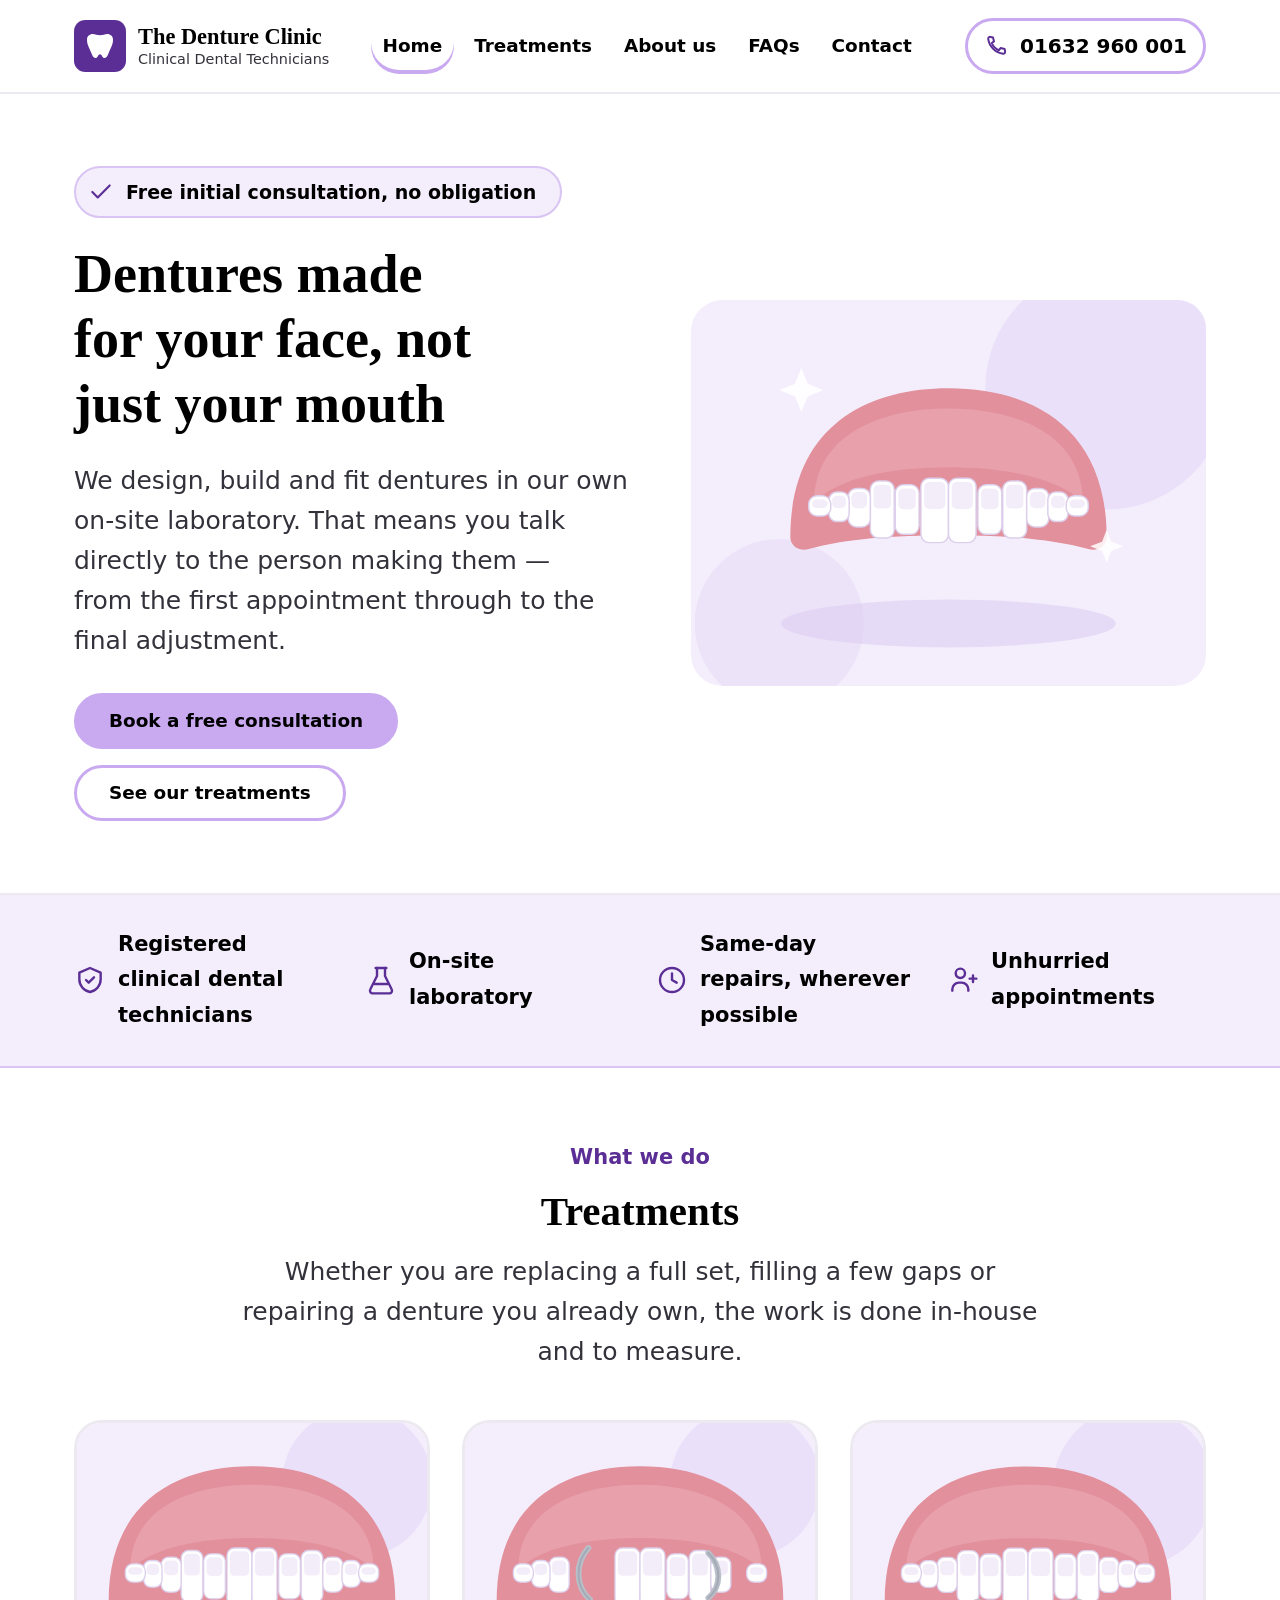
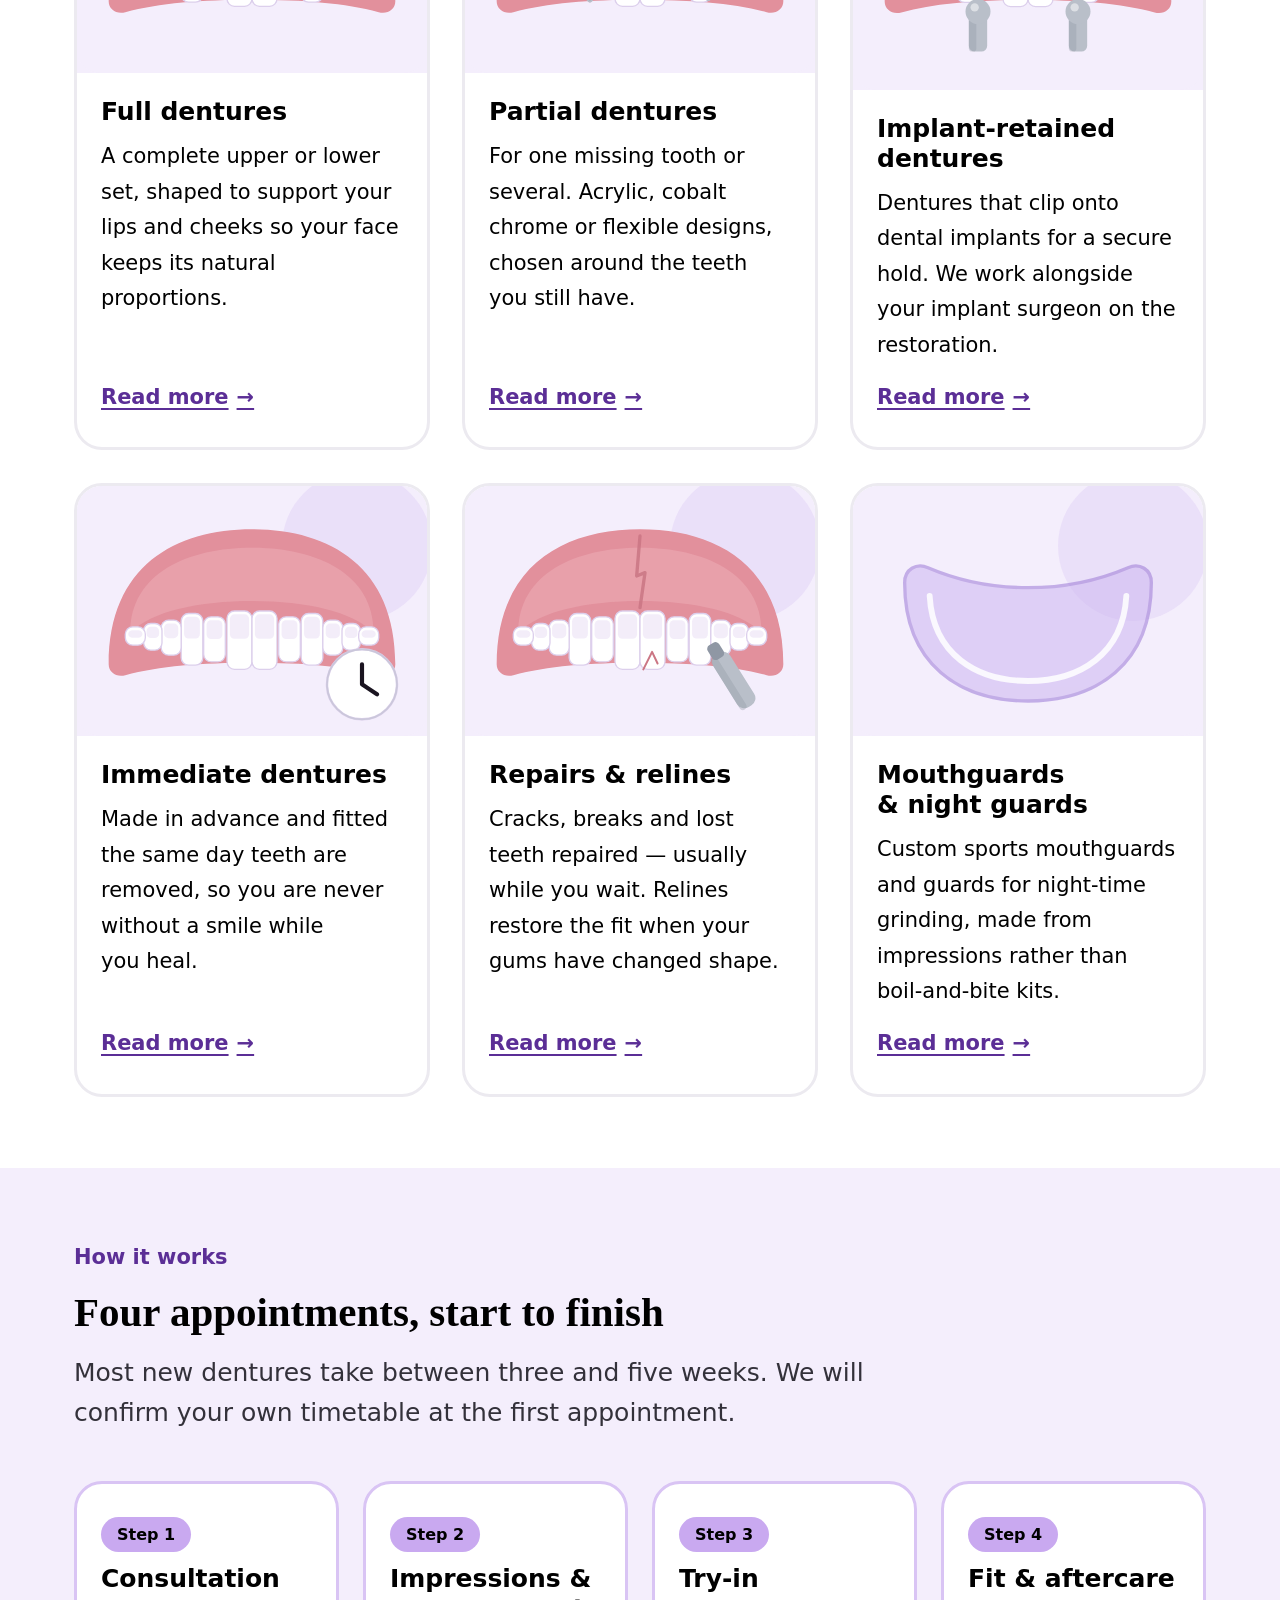
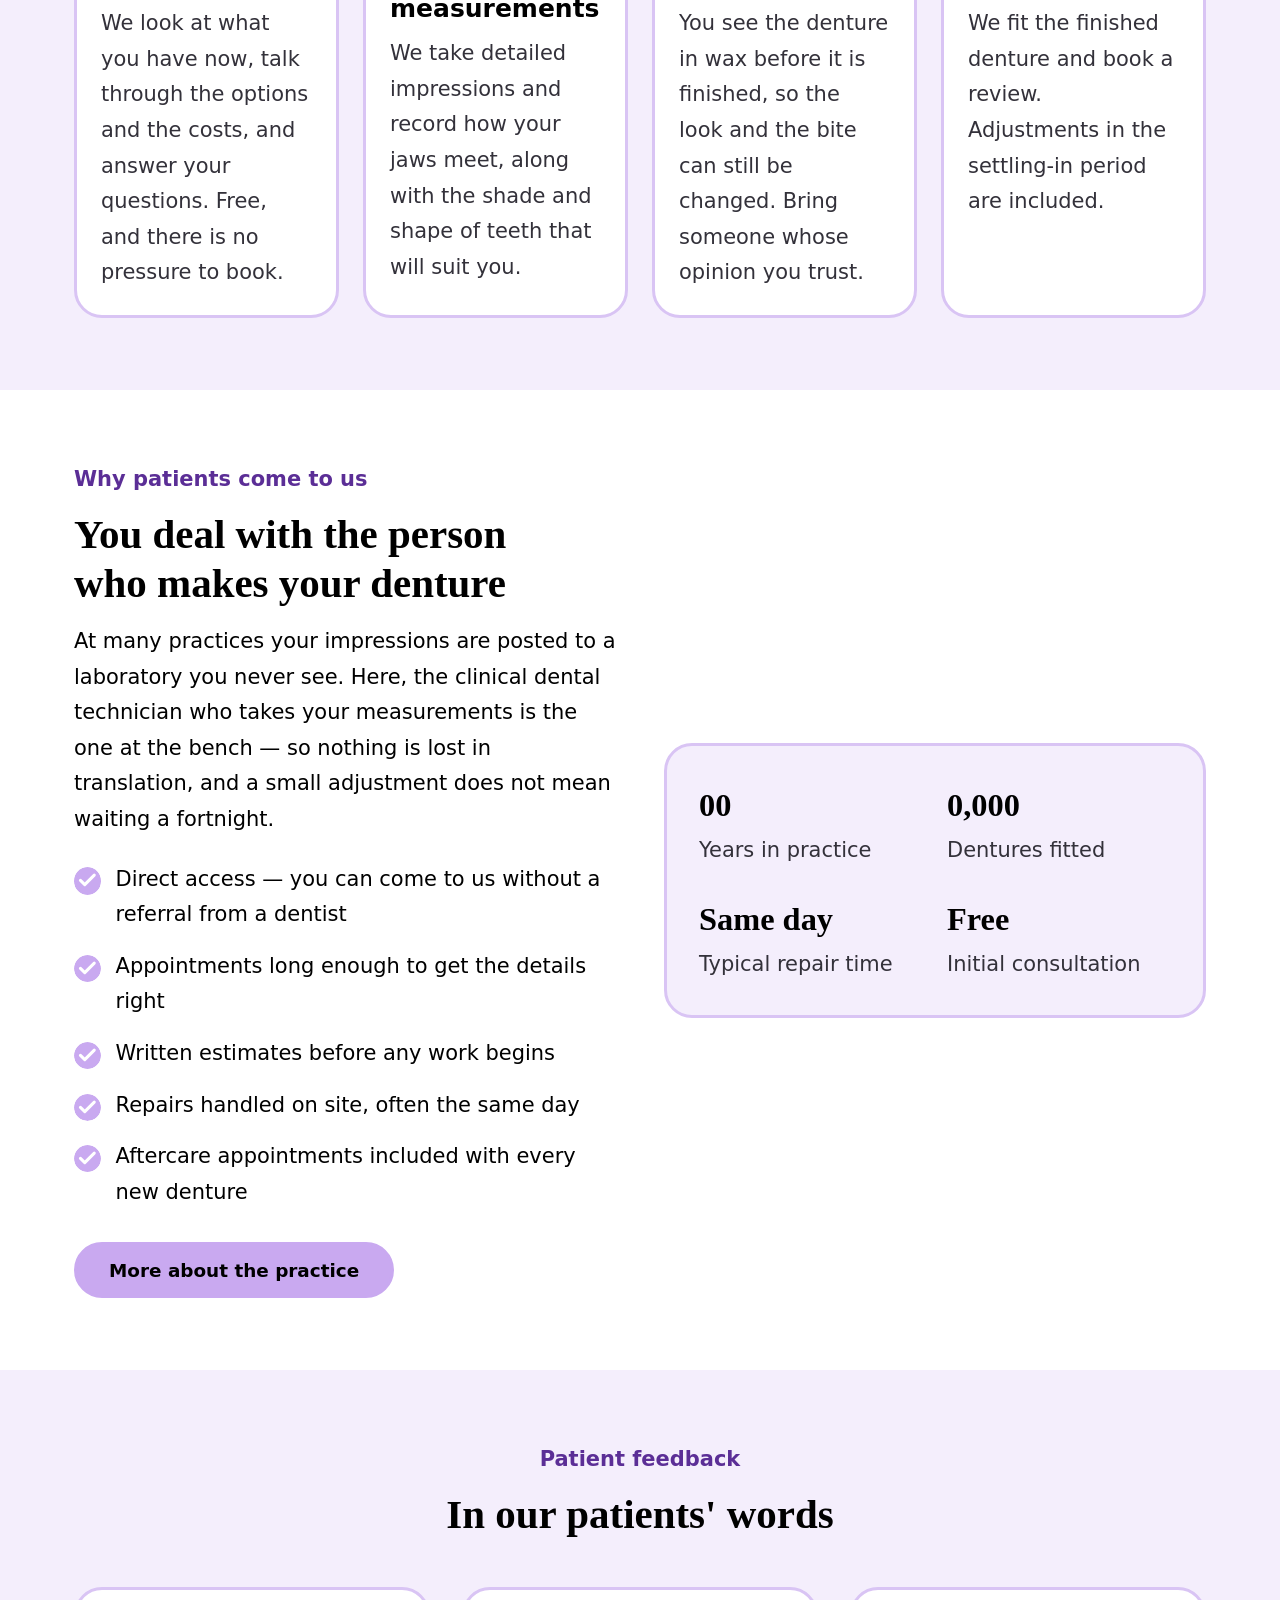
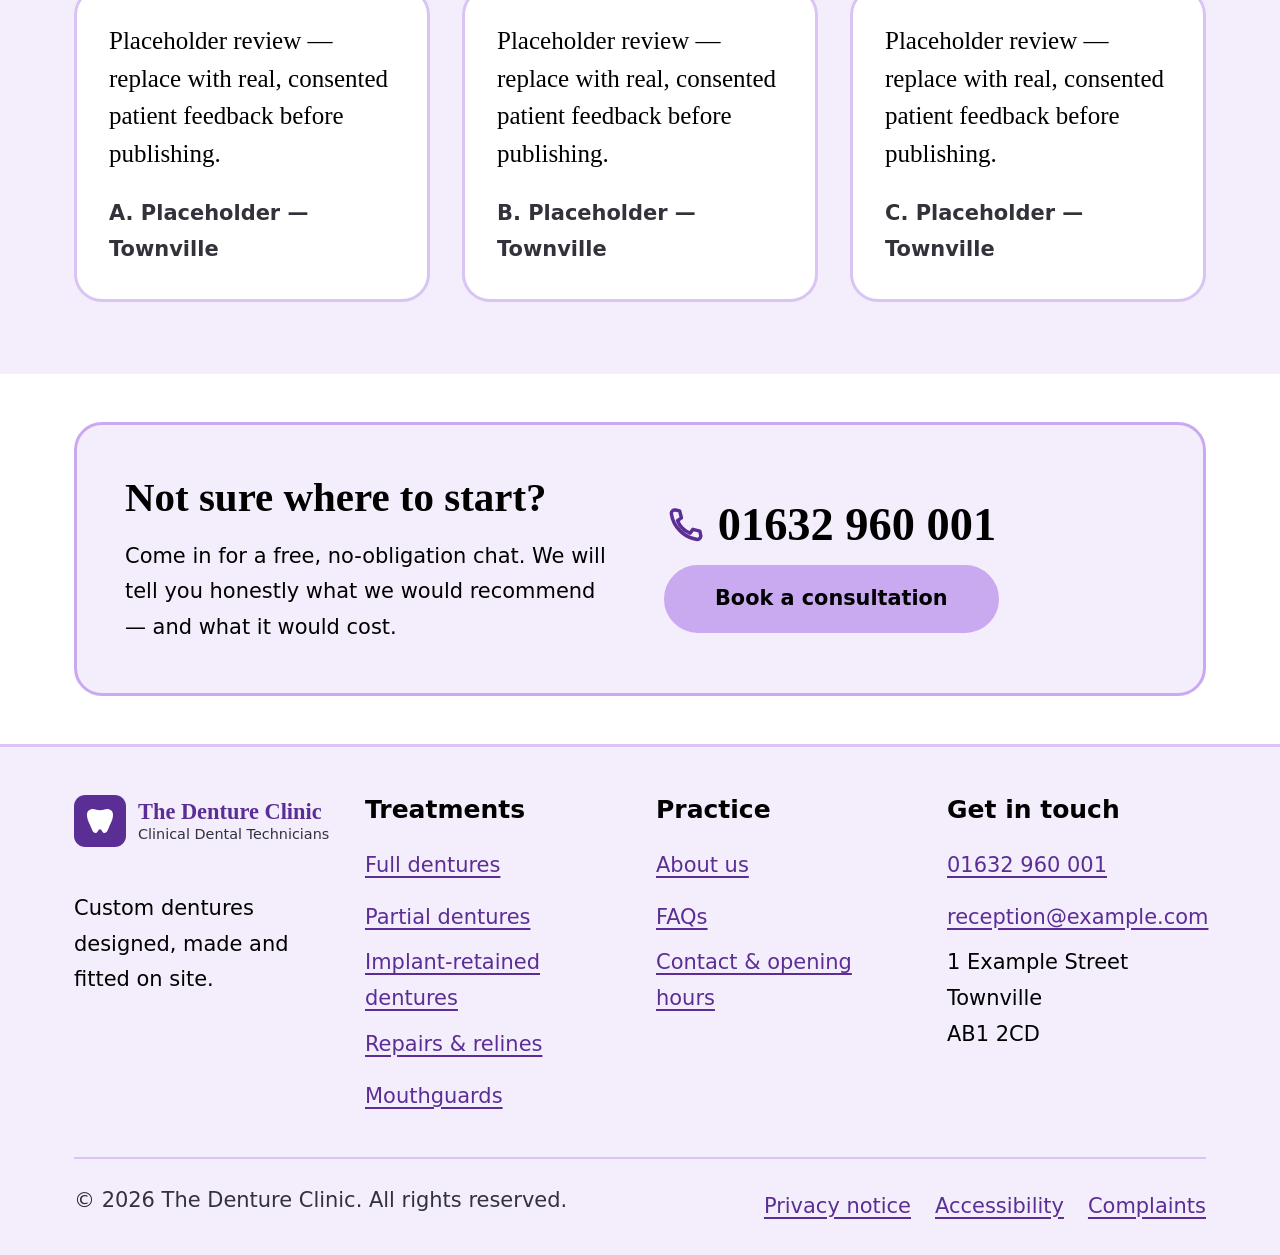
==== commit 67b7e41f: "Rebuild in white, black and light purple, sized for an older audience Colour, per request: white bac" ====
--- a/index.html
+++ b/index.html
@@ -11,10 +11,9 @@
 <meta property="og:description" content="Custom-made full, partial and implant-retained dentures, fitted by registered clinical dental technicians.">
 <meta property="og:url" content="https://www.thedentureclinic.org.uk/">
 <meta property="og:locale" content="en_GB">
-<meta name="color-scheme" content="light dark">
-<meta name="theme-color" content="#eff8f8" media="(prefers-color-scheme: light)">
-<meta name="theme-color" content="#0e1a1d" media="(prefers-color-scheme: dark)">
-<link rel="icon" href="data:image/svg+xml,%3Csvg xmlns='http://www.w3.org/2000/svg' viewBox='0 0 32 32'%3E%3Crect width='32' height='32' rx='7' fill='%2311616a'/%3E%3Cpath d='M8 12c0-2 1.6-3.4 3.5-3.4 1.6 0 2.7.8 4.5.8s2.9-.8 4.5-.8C22.4 8.6 24 10 24 12c0 3.4-1.4 5-2.6 8.2-.7 1.9-1.3 3.2-2.6 3.2-1.4 0-1.6-2.4-2.8-2.4s-1.4 2.4-2.8 2.4c-1.3 0-1.9-1.3-2.6-3.2C9.4 17 8 15.4 8 12Z' fill='white'/%3E%3C/svg%3E">
+<meta name="color-scheme" content="light">
+<meta name="theme-color" content="#ffffff">
+<link rel="icon" href="data:image/svg+xml,%3Csvg xmlns='http://www.w3.org/2000/svg' viewBox='0 0 32 32'%3E%3Crect width='32' height='32' rx='7' fill='%235b2e96'/%3E%3Cpath d='M8 12c0-2 1.6-3.4 3.5-3.4 1.6 0 2.7.8 4.5.8s2.9-.8 4.5-.8C22.4 8.6 24 10 24 12c0 3.4-1.4 5-2.6 8.2-.7 1.9-1.3 3.2-2.6 3.2-1.4 0-1.6-2.4-2.8-2.4s-1.4 2.4-2.8 2.4c-1.3 0-1.9-1.3-2.6-3.2C9.4 17 8 15.4 8 12Z' fill='white'/%3E%3C/svg%3E">
 <link rel="stylesheet" href="assets/css/styles.css">
 <!-- TODO: replace the placeholder values in this block — see PLACEHOLDERS.md -->
 <script type="application/ld+json">
@@ -49,19 +48,6 @@
   ]
 }
 </script>
-<script>
-/* Applies a saved theme before first paint so the page never flashes the
-   wrong one. Everything else about theming lives in CSS. */
-(function () {
-  try {
-    var t = localStorage.getItem("theme");
-    if (t === "light" || t === "dark") {
-      document.documentElement.setAttribute("data-theme", t);
-      document.documentElement.style.colorScheme = t;
-    }
-  } catch (e) {}
-})();
-</script>
 </head>
 <body>
 
@@ -92,14 +78,15 @@
     </nav>
 
     <div class="header-actions">
-      <button class="icon-btn" type="button" data-theme-toggle aria-label="Switch theme">
-        <svg class="icon-sun" viewBox="0 0 24 24" fill="none" stroke="currentColor" stroke-width="1.8" stroke-linecap="round" aria-hidden="true" focusable="false"><circle cx="12" cy="12" r="4"/><path d="M12 2v2M12 20v2M4.9 4.9l1.4 1.4M17.7 17.7l1.4 1.4M2 12h2M20 12h2M4.9 19.1l1.4-1.4M17.7 6.3l1.4-1.4"/></svg>
-        <svg class="icon-moon" viewBox="0 0 24 24" fill="none" stroke="currentColor" stroke-width="1.8" stroke-linecap="round" stroke-linejoin="round" aria-hidden="true" focusable="false"><path d="M21 13.2A9 9 0 1 1 10.8 3a7 7 0 0 0 10.2 10.2Z"/></svg>
-      </button>
+      <!-- TODO: real practice number — see PLACEHOLDERS.md -->
+      <a class="header-phone" href="tel:+441632960001">
+        <svg viewBox="0 0 24 24" fill="none" stroke="currentColor" stroke-width="2" stroke-linecap="round" stroke-linejoin="round" aria-hidden="true" focusable="false"><path d="M6.6 2.9 9 3.4l1 4-2.2 1.6a13 13 0 0 0 7.2 7.2l1.6-2.2 4 1 .5 2.4a2 2 0 0 1-2 2.4A17.5 17.5 0 0 1 4.2 4.9a2 2 0 0 1 2.4-2Z"/></svg>
+        01632 960 001
+      </a>
 
       <button class="nav-toggle" type="button" aria-expanded="false" aria-controls="primary-nav">
-        <svg class="icon-open" viewBox="0 0 24 24" fill="none" stroke="currentColor" stroke-width="2" stroke-linecap="round" aria-hidden="true" focusable="false"><path d="M4 7h16M4 12h16M4 17h16"/></svg>
-        <svg class="icon-close" viewBox="0 0 24 24" fill="none" stroke="currentColor" stroke-width="2" stroke-linecap="round" aria-hidden="true" focusable="false"><path d="M6 6l12 12M18 6 6 18"/></svg>
+        <svg class="icon-open" viewBox="0 0 24 24" fill="none" stroke="currentColor" stroke-width="2.5" stroke-linecap="round" aria-hidden="true" focusable="false"><path d="M4 7h16M4 12h16M4 17h16"/></svg>
+        <svg class="icon-close" viewBox="0 0 24 24" fill="none" stroke="currentColor" stroke-width="2.5" stroke-linecap="round" aria-hidden="true" focusable="false"><path d="M6 6l12 12M18 6 6 18"/></svg>
         Menu
       </button>
     </div>
@@ -131,34 +118,12 @@
         </div>
       </div>
 
-      <div class="hero-art" role="img" aria-label="Illustration of a dental technician's workbench">
-        <svg viewBox="0 0 480 360" aria-hidden="true" focusable="false" preserveAspectRatio="xMidYMid slice">
-          <defs>
-            <linearGradient id="glow" x1="0" y1="0" x2="1" y2="1">
-              <stop offset="0%" stop-color="#ffffff" stop-opacity="0.18"/>
-              <stop offset="100%" stop-color="#ffffff" stop-opacity="0"/>
-            </linearGradient>
-          </defs>
-          <rect width="480" height="360" fill="url(#glow)"/>
-          <g fill="none" stroke="#ffffff" stroke-opacity="0.28" stroke-width="1.5">
-            <circle cx="360" cy="90" r="70"/>
-            <circle cx="360" cy="90" r="110"/>
-            <circle cx="360" cy="90" r="150"/>
-          </g>
-          <g transform="translate(96 96)">
-            <path d="M0 46C0 20 20 0 46 0c22 0 37 11 62 11S148 0 170 0c26 0 46 20 46 46 0 46-19 68-35 112-9 26-18 44-36 44-19 0-22-33-39-33s-20 33-39 33c-18 0-27-18-36-44C19 114 0 92 0 46Z"
-                  fill="#ffffff" fill-opacity="0.94"/>
-            <g stroke="#0d4a52" stroke-opacity="0.35" stroke-width="2.5" stroke-linecap="round">
-              <path d="M36 24v54M72 18v62M108 16v66M144 18v62M180 24v54"/>
-              <path d="M8 62c40 16 160 16 200 0"/>
-            </g>
-          </g>
-        </svg>
-        <p class="hero-art-caption">
-          <strong>Every denture is made here.</strong>
-          Nothing is sent to an outside laboratory, so adjustments happen the same day.
-        </p>
-      </div>
+      <figure class="hero-figure">
+        <!-- Original illustration. alt is empty on purpose: the heading beside
+             it already says what it is, so describing it again just makes a
+             screen reader repeat itself. -->
+        <img src="assets/img/hero-denture.svg" alt="" width="560" height="420">
+      </figure>
     </div>
   </section>
 
@@ -201,75 +166,87 @@
       <div class="grid grid--3">
 
           <article class="card card--link">
-            <span class="card-icon" aria-hidden="true">
-              <svg viewBox="0 0 24 24" fill="none" stroke="currentColor" stroke-width="1.7" stroke-linecap="round" stroke-linejoin="round" focusable="false"><path d="M3 9c0-2.2 1.7-4 3.9-4 1.8 0 3 .9 5.1.9S15.3 5 17.1 5C19.3 5 21 6.8 21 9c0 3.8-1.6 5.6-2.9 9.2-.8 2.1-1.5 3.6-2.9 3.6-1.6 0-1.8-2.7-3.2-2.7s-1.6 2.7-3.2 2.7c-1.4 0-2.1-1.5-2.9-3.6C4.6 14.6 3 12.8 3 9Z"/></svg>
-            </span>
-            <h3>Full dentures</h3>
-            <p>
-              A complete upper or lower set, shaped to support your lips and cheeks
-              so your face keeps its natural proportions.
-            </p>
-            <a class="card-link" href="treatments.html#full-dentures">Full dentures</a>
-          </article>
-
-          <article class="card card--link">
-            <span class="card-icon" aria-hidden="true">
-              <svg viewBox="0 0 24 24" fill="none" stroke="currentColor" stroke-width="1.7" stroke-linecap="round" stroke-linejoin="round" focusable="false"><path d="M4 8h4v9H4zM10 8h4v9h-4z" opacity=".45"/><path d="M16 8h4v9h-4z"/><path d="M2 5h20"/></svg>
-            </span>
-            <h3>Partial dentures</h3>
-            <p>
-              For one missing tooth or several. Acrylic, cobalt chrome or flexible
-              designs, chosen around the teeth you still have.
-            </p>
-            <a class="card-link" href="treatments.html#partial-dentures">Partial dentures</a>
-          </article>
-
-          <article class="card card--link">
-            <span class="card-icon" aria-hidden="true">
-              <svg viewBox="0 0 24 24" fill="none" stroke="currentColor" stroke-width="1.7" stroke-linecap="round" stroke-linejoin="round" focusable="false"><path d="M12 3c2.5 0 4 1.6 4 3.8 0 1.5-.7 2.4-1.4 3.2H9.4C8.7 9.2 8 8.3 8 6.8 8 4.6 9.5 3 12 3Z"/><path d="M9.6 12.5h4.8M10 16h4M10.6 19.5h2.8"/></svg>
-            </span>
-            <h3>Implant-retained dentures</h3>
-            <p>
-              Dentures that clip onto dental implants for a secure hold. We work
-              alongside your implant surgeon on the restoration.
-            </p>
-            <a class="card-link" href="treatments.html#implant-retained">Implant-retained dentures</a>
-          </article>
-
-          <article class="card card--link">
-            <span class="card-icon" aria-hidden="true">
-              <svg viewBox="0 0 24 24" fill="none" stroke="currentColor" stroke-width="1.7" stroke-linecap="round" stroke-linejoin="round" focusable="false"><path d="M3 12h7l2-4 3 8 2-4h4"/></svg>
-            </span>
-            <h3>Immediate dentures</h3>
-            <p>
-              Made in advance and fitted the same day teeth are removed, so you are
-              never without a smile while you heal.
-            </p>
-            <a class="card-link" href="treatments.html#immediate-dentures">Immediate dentures</a>
-          </article>
-
-          <article class="card card--link">
-            <span class="card-icon" aria-hidden="true">
-              <svg viewBox="0 0 24 24" fill="none" stroke="currentColor" stroke-width="1.7" stroke-linecap="round" stroke-linejoin="round" focusable="false"><path d="m14.5 5.5 4 4L9 19l-5 1 1-5Z"/><path d="m13 7 4 4"/></svg>
-            </span>
-            <h3>Repairs &amp; relines</h3>
-            <p>
-              Cracks, breaks and lost teeth repaired — usually while you wait. Relines
-              restore the fit when your gums have changed shape.
-            </p>
-            <a class="card-link" href="treatments.html#repairs">Repairs and relines</a>
-          </article>
-
-          <article class="card card--link">
-            <span class="card-icon" aria-hidden="true">
-              <svg viewBox="0 0 24 24" fill="none" stroke="currentColor" stroke-width="1.7" stroke-linecap="round" stroke-linejoin="round" focusable="false"><path d="M4 9c0-2 1.5-3 3.5-3 1.7 0 2.8.8 4.5.8S14.8 6 16.5 6C18.5 6 20 7 20 9c0 3.5-2.4 8-8 8s-8-4.5-8-8Z"/></svg>
-            </span>
-            <h3>Mouthguards &amp; night guards</h3>
-            <p>
-              Custom sports mouthguards and guards for night-time grinding, made from
-              impressions rather than boil-and-bite kits.
-            </p>
-            <a class="card-link" href="treatments.html#mouthguards">Mouthguards and night guards</a>
+            <figure class="card-figure">
+              <img src="assets/img/full-denture.svg" alt="" width="420" height="300" loading="lazy">
+            </figure>
+            <div class="card-body">
+              <h3>Full dentures</h3>
+              <p>
+                A complete upper or lower set, shaped to support your lips and cheeks
+                so your face keeps its natural proportions.
+              </p>
+              <a class="card-link" href="treatments.html#full-dentures">Read more<span class="visually-hidden"> about full dentures</span></a>
+            </div>
+          </article>
+
+          <article class="card card--link">
+            <figure class="card-figure">
+              <img src="assets/img/partial-denture.svg" alt="" width="420" height="300" loading="lazy">
+            </figure>
+            <div class="card-body">
+              <h3>Partial dentures</h3>
+              <p>
+                For one missing tooth or several. Acrylic, cobalt chrome or flexible
+                designs, chosen around the teeth you still have.
+              </p>
+              <a class="card-link" href="treatments.html#partial-dentures">Read more<span class="visually-hidden"> about partial dentures</span></a>
+            </div>
+          </article>
+
+          <article class="card card--link">
+            <figure class="card-figure">
+              <img src="assets/img/implant-denture.svg" alt="" width="420" height="320" loading="lazy">
+            </figure>
+            <div class="card-body">
+              <h3>Implant-retained dentures</h3>
+              <p>
+                Dentures that clip onto dental implants for a secure hold. We work
+                alongside your implant surgeon on the restoration.
+              </p>
+              <a class="card-link" href="treatments.html#implant-retained">Read more<span class="visually-hidden"> about implant-retained dentures</span></a>
+            </div>
+          </article>
+
+          <article class="card card--link">
+            <figure class="card-figure">
+              <img src="assets/img/immediate-denture.svg" alt="" width="420" height="300" loading="lazy">
+            </figure>
+            <div class="card-body">
+              <h3>Immediate dentures</h3>
+              <p>
+                Made in advance and fitted the same day teeth are removed, so you are
+                never without a smile while you heal.
+              </p>
+              <a class="card-link" href="treatments.html#immediate-dentures">Read more<span class="visually-hidden"> about immediate dentures</span></a>
+            </div>
+          </article>
+
+          <article class="card card--link">
+            <figure class="card-figure">
+              <img src="assets/img/repair.svg" alt="" width="420" height="300" loading="lazy">
+            </figure>
+            <div class="card-body">
+              <h3>Repairs &amp; relines</h3>
+              <p>
+                Cracks, breaks and lost teeth repaired — usually while you wait. Relines
+                restore the fit when your gums have changed shape.
+              </p>
+              <a class="card-link" href="treatments.html#repairs">Read more<span class="visually-hidden"> about repairs and relines</span></a>
+            </div>
+          </article>
+
+          <article class="card card--link">
+            <figure class="card-figure">
+              <img src="assets/img/mouthguard.svg" alt="" width="420" height="300" loading="lazy">
+            </figure>
+            <div class="card-body">
+              <h3>Mouthguards &amp; night guards</h3>
+              <p>
+                Custom sports mouthguards and guards for night-time grinding, made from
+                impressions rather than boil-and-bite kits.
+              </p>
+              <a class="card-link" href="treatments.html#mouthguards">Read more<span class="visually-hidden"> about mouthguards and night guards</span></a>
+            </div>
           </article>
 
       </div>
@@ -400,7 +377,7 @@
   <!-- ===================== CTA ===================== -->
   <section class="section section--tight">
     <div class="container">
-      <div class="cta-band">
+      <div class="call-band">
         <div>
           <h2>Not sure where to start?</h2>
           <p>
@@ -408,10 +385,15 @@
             we would recommend — and what it would cost.
           </p>
         </div>
-        <div class="btn-row">
-          <a class="btn btn-light" href="contact.html">Book a consultation</a>
-          <!-- TODO: replace with the real practice number (see PLACEHOLDERS.md) -->
-          <a class="btn btn-ghost-light" href="tel:+441632960001">01632 960 001</a>
+        <div>
+          <!-- TODO: real practice number — see PLACEHOLDERS.md -->
+          <a class="call-number" href="tel:+441632960001">
+            <svg viewBox="0 0 24 24" fill="none" stroke="currentColor" stroke-width="2" stroke-linecap="round" stroke-linejoin="round" aria-hidden="true" focusable="false"><path d="M6.6 2.9 9 3.4l1 4-2.2 1.6a13 13 0 0 0 7.2 7.2l1.6-2.2 4 1 .5 2.4a2 2 0 0 1-2 2.4A17.5 17.5 0 0 1 4.2 4.9a2 2 0 0 1 2.4-2Z"/></svg>
+            01632 960 001
+          </a>
+          <div class="btn-row">
+            <a class="btn btn-primary btn-large" href="contact.html">Book a consultation</a>
+          </div>
         </div>
       </div>
     </div>
@@ -426,7 +408,7 @@
         <a class="brand" href="index.html">
           <svg class="brand-mark" viewBox="0 0 32 32" aria-hidden="true" focusable="false">
             <rect width="32" height="32" rx="7" fill="currentColor"></rect>
-            <path d="M8 12c0-2 1.6-3.4 3.5-3.4 1.6 0 2.7.8 4.5.8s2.9-.8 4.5-.8C22.4 8.6 24 10 24 12c0 3.4-1.4 5-2.6 8.2-.7 1.9-1.3 3.2-2.6 3.2-1.4 0-1.6-2.4-2.8-2.4s-1.4 2.4-2.8 2.4c-1.3 0-1.9-1.3-2.6-3.2C9.4 17 8 15.4 8 12Z" fill="#08343a"></path>
+            <path d="M8 12c0-2 1.6-3.4 3.5-3.4 1.6 0 2.7.8 4.5.8s2.9-.8 4.5-.8C22.4 8.6 24 10 24 12c0 3.4-1.4 5-2.6 8.2-.7 1.9-1.3 3.2-2.6 3.2-1.4 0-1.6-2.4-2.8-2.4s-1.4 2.4-2.8 2.4c-1.3 0-1.9-1.3-2.6-3.2C9.4 17 8 15.4 8 12Z" fill="#fff"></path>
           </svg>
           <span class="brand-text">
             <span class="brand-name">The Denture Clinic</span>
--- a/assets/css/styles.css
+++ b/assets/css/styles.css
@@ -1,143 +1,85 @@
 /* ==========================================================================
    The Denture Clinic — stylesheet
 
-   Built on the 2026 CSS baseline: cascade layers, OKLCH colour, light-dark()
-   theming, container queries, nesting, @property and view transitions. Every
-   one of those is Baseline widely available; the few progressive extras
-   (::details-content animation, field-sizing) degrade to static behaviour
-   rather than breaking.
-
-   Layers, in cascade order — a later layer always beats an earlier one
-   regardless of selector specificity. This is what stops a component rule
-   losing to a more specific layout rule, which is exactly the class of bug
-   that made the header CTA unreadable before.
+   Designed for an older audience. The decisions that follow from that:
+
+   - Body text starts at 19px and scales up, never down.
+   - Line height 1.7, and line length capped at ~62 characters.
+   - Every button, link and form control is at least 56px tall — well above
+     the 24px WCAG 2.2 minimum, because small targets are the single biggest
+     obstacle for anyone with less steady hands or poorer close vision.
+   - Black on white throughout (21:1), with light purple reserved for
+     buttons and highlights. Purple is never the only signal for anything.
+   - Links in body copy stay underlined, so they are not identified by
+     colour alone.
+   - No dark mode and no theme switch: one high-contrast look, one fewer
+     control to understand.
+
+   Layers, in cascade order — a later layer beats an earlier one regardless
+   of selector specificity.
    ========================================================================== */
 @layer reset, base, layout, components, utilities;
 
-/* Cross-document view transitions. Chrome and Safari animate between pages;
-   everywhere else navigates normally. Nothing depends on it. */
 @view-transition { navigation: auto; }
 
 /* --------------------------------------------------------------------------
    Design tokens
-   --------------------------------------------------------------------------
-   Colours are OKLCH: perceptually uniform, so stepping the lightness channel
-   gives evenly spaced tints rather than the lumpy ramp sRGB hex produces.
-
-   Every semantic token is light-dark(), so the whole theme flips from the one
-   `color-scheme` declaration on :root. To force a theme, set `color-scheme`
-   to `light` or `dark` on the root element — that is all the toggle does.
    -------------------------------------------------------------------------- */
 :root {
-  color-scheme: light dark;
-
-  /* --- Raw palette ------------------------------------------------------ */
-  --teal-98: oklch(98% 0.008 205);
-  --teal-95: oklch(95.5% 0.018 205);
-  --teal-90: oklch(90% 0.032 205);
-  --teal-75: oklch(75% 0.062 202);
-  --teal-63: oklch(63% 0.082 200);
-  --teal-53: oklch(53% 0.078 202);
-  --teal-44: oklch(44% 0.066 204);
-  --teal-35: oklch(35% 0.052 205);
-  --teal-27: oklch(27% 0.040 206);
-  --teal-19: oklch(19% 0.028 208);
-  --teal-15: oklch(15.5% 0.022 210);
-
-  --sand-88: oklch(88% 0.055 75);
-  --sand-70: oklch(70% 0.105 65);
-  --sand-52: oklch(52% 0.095 58);
-  --sand-32: oklch(32% 0.060 55);
-
-  --grey-99: oklch(99% 0.002 210);
-  --grey-97: oklch(97% 0.004 210);
-  --grey-90: oklch(90% 0.008 210);
-  --grey-72: oklch(72% 0.012 210);
-  --grey-56: oklch(56% 0.016 210);
-  --grey-38: oklch(38% 0.016 210);
-  --grey-22: oklch(22% 0.014 210);
-
-  --red-55: oklch(55% 0.17 25);
-  --red-72: oklch(72% 0.14 25);
-  --red-96: oklch(96% 0.02 25);
-  --red-28: oklch(28% 0.07 25);
-  --green-45: oklch(45% 0.11 155);
-  --green-75: oklch(75% 0.10 155);
-  --green-96: oklch(96% 0.03 155);
-  --green-26: oklch(26% 0.06 155);
-
-  /* --- Semantic tokens -------------------------------------------------- */
-  --surface:        light-dark(white, var(--teal-15));
-  --surface-alt:    light-dark(var(--grey-97), var(--teal-19));
-  --surface-raised: light-dark(white, oklch(23% 0.024 208));
-  --surface-inverse: light-dark(var(--teal-27), oklch(12% 0.02 210));
-
-  --ink:        light-dark(var(--grey-22), var(--grey-97));
-  --ink-muted:  light-dark(var(--grey-38), var(--grey-90));
-  --ink-subtle: light-dark(var(--grey-56), var(--grey-72));
-  --ink-on-inverse:       light-dark(var(--teal-95), var(--grey-90));
-  --ink-subtle-on-inverse: light-dark(var(--teal-90), var(--grey-72));
-
-  --line:        light-dark(var(--grey-90), oklch(30% 0.018 210));
-  --line-strong: light-dark(var(--grey-72), oklch(40% 0.02 210));
-
-  /* Brand: one step lighter in dark mode so it stays legible on dark ground */
-  --brand:         light-dark(var(--teal-44), var(--teal-75));
-  --brand-strong:  light-dark(var(--teal-35), var(--teal-63));
-  --brand-vivid:   light-dark(var(--teal-53), var(--teal-63));
-  --brand-soft:    light-dark(var(--teal-95), oklch(27% 0.035 205));
-  --brand-line:    light-dark(var(--teal-90), oklch(35% 0.04 205));
-  --brand-on:      light-dark(white, var(--teal-15));
-
-  --accent:      light-dark(var(--sand-52), var(--sand-70));
-  --accent-soft: light-dark(oklch(95% 0.03 75), var(--sand-32));
-  --accent-line: light-dark(var(--sand-88), oklch(42% 0.07 60));
-
-  --danger:      light-dark(var(--red-55), var(--red-72));
-  --danger-soft: light-dark(var(--red-96), var(--red-28));
-  --success:      light-dark(var(--green-45), var(--green-75));
-  --success-soft: light-dark(var(--green-96), var(--green-26));
-
-  /* Shadows read as noise on dark ground, so they nearly vanish there */
-  --shadow-sm: 0 1px 2px light-dark(oklch(27% 0.04 206 / 0.06), oklch(0% 0 0 / 0.3)),
-               0 1px 3px light-dark(oklch(27% 0.04 206 / 0.08), oklch(0% 0 0 / 0.2));
-  --shadow:    0 2px 6px light-dark(oklch(27% 0.04 206 / 0.06), oklch(0% 0 0 / 0.3)),
-               0 10px 24px -8px light-dark(oklch(27% 0.04 206 / 0.16), oklch(0% 0 0 / 0.45));
-  --shadow-lg: 0 4px 12px light-dark(oklch(27% 0.04 206 / 0.08), oklch(0% 0 0 / 0.35)),
-               0 24px 48px -16px light-dark(oklch(27% 0.04 206 / 0.24), oklch(0% 0 0 / 0.55));
+  color-scheme: light;
+
+  /* --- Colour ----------------------------------------------------------- */
+  --white: #ffffff;
+  --ink: #000000;          /* body copy and headings — 21:1 on white */
+  --ink-soft: #33313a;     /* secondary text — 12.4:1, still well past AA */
+  --ink-faint: #55525e;    /* captions only — 7.6:1 */
+
+  --purple: #c9a9f0;       /* the button fill: light purple, black text on it */
+  --purple-hover: #b78fe8;
+  --purple-deep: #5b2e96;  /* links, focus rings, icons — 9.2:1 on white */
+  --purple-tint: #f4eefc;  /* soft panel backgrounds */
+  --purple-tint-2: #ebdefa;
+  --purple-line: #d9c4f4;
+
+  --line: #d9d7de;
+  --line-soft: #eceaf0;
+
+  --danger: #b3261e;
+  --danger-tint: #fdecea;
+  --success: #1c6b3f;
+  --success-tint: #e9f5ee;
+
+  --shadow-sm: 0 1px 2px rgb(24 18 32 / 0.06), 0 2px 5px rgb(24 18 32 / 0.07);
+  --shadow: 0 3px 8px rgb(24 18 32 / 0.07), 0 14px 30px -12px rgb(24 18 32 / 0.18);
+  --shadow-lg: 0 6px 16px rgb(24 18 32 / 0.09), 0 30px 60px -20px rgb(24 18 32 / 0.24);
 
   /* --- Type ------------------------------------------------------------- */
   --font-sans: ui-sans-serif, system-ui, -apple-system, "Segoe UI", Roboto,
                "Helvetica Neue", Arial, sans-serif;
   --font-display: Georgia, "Iowan Old Style", "Times New Roman", serif;
 
-  --step--1: clamp(0.84rem, 0.81rem + 0.14vw, 0.92rem);
-  --step-0:  clamp(1rem, 0.96rem + 0.2vw, 1.09rem);
-  --step-1:  clamp(1.19rem, 1.12rem + 0.35vw, 1.4rem);
-  --step-2:  clamp(1.42rem, 1.3rem + 0.6vw, 1.8rem);
-  --step-3:  clamp(1.7rem, 1.5rem + 1vw, 2.3rem);
-  --step-4:  clamp(2.05rem, 1.7rem + 1.7vw, 3rem);
+  /* Floors are deliberately high: 19px body, and nothing below 18px */
+  --step--1: clamp(1.125rem, 1.1rem + 0.12vw, 1.1875rem);
+  --step-0:  clamp(1.1875rem, 1.15rem + 0.2vw, 1.3125rem);
+  --step-1:  clamp(1.375rem, 1.3rem + 0.36vw, 1.5625rem);
+  --step-2:  clamp(1.625rem, 1.48rem + 0.68vw, 2.0625rem);
+  --step-3:  clamp(1.9375rem, 1.72rem + 1.05vw, 2.625rem);
+  --step-4:  clamp(2.3125rem, 1.94rem + 1.8vw, 3.375rem);
 
   /* --- Space & shape ---------------------------------------------------- */
   --sp-1: 0.25rem;  --sp-2: 0.5rem;  --sp-3: 0.75rem;
   --sp-4: 1rem;     --sp-5: 1.5rem;  --sp-6: 2rem;
   --sp-7: 3rem;     --sp-8: 4.5rem;  --sp-9: 6rem;
 
-  --radius-sm: 6px;
-  --radius:    12px;
-  --radius-lg: 20px;
+  --radius-sm: 10px;
+  --radius: 18px;
+  --radius-lg: 28px;
   --radius-pill: 999px;
 
-  --container: 1140px;
-  --measure: 68ch;
-  --header-h: 76px;
-}
-
-/* Registering the type means it animates smoothly instead of snapping */
-@property --sheen {
-  syntax: "<percentage>";
-  inherits: false;
-  initial-value: 0%;
+  --tap: 56px;             /* minimum height for anything interactive */
+  --container: 1180px;
+  --measure: 62ch;
+  --header-h: 92px;
 }
 
 /* --------------------------------------------------------------------------
@@ -146,22 +88,18 @@
 @layer reset {
   *, *::before, *::after { box-sizing: border-box; }
 
-  body, h1, h2, h3, h4, p, ul, ol, figure, blockquote, dl, dd {
-    margin: 0;
-  }
-
-  /* Only lists that opt in lose their markers — prose lists keep them.
-     Components that need it strip markers explicitly in their own rules. */
+  body, h1, h2, h3, h4, p, ul, ol, figure, blockquote, dl, dd { margin: 0; }
+
+  /* Only lists that opt in lose their markers — prose lists keep them. */
   ul[class], ol[class] { padding: 0; list-style: none; }
 
   img, svg, video { max-inline-size: 100%; block-size: auto; }
+  img { display: block; }
 
   input, button, textarea, select { font: inherit; color: inherit; }
-
   button { background: none; border: 0; }
 
   @media (prefers-reduced-motion: reduce) {
-    html:focus-within { scroll-behavior: auto; }
     *, *::before, *::after {
       animation-duration: 0.01ms !important;
       animation-iteration-count: 1 !important;
@@ -180,61 +118,55 @@
     -webkit-text-size-adjust: 100%;
     scroll-behavior: smooth;
     scroll-padding-block-start: calc(var(--header-h) + var(--sp-4));
-
-    /* Lets the FAQ panels animate to `auto` height instead of snapping open.
-       Ignored where unsupported — the panel just opens instantly. */
     interpolate-size: allow-keywords;
   }
 
   body {
     font-family: var(--font-sans);
     font-size: var(--step-0);
-    line-height: 1.65;
-    color: var(--ink-muted);
-    background: var(--surface);
+    line-height: 1.7;
+    color: var(--ink);
+    background: var(--white);
     -webkit-font-smoothing: antialiased;
-    accent-color: var(--brand);
+    accent-color: var(--purple-deep);
   }
 
   h1, h2, h3, h4 {
     margin-block-end: var(--sp-4);
     color: var(--ink);
-    line-height: 1.15;
+    line-height: 1.2;
     text-wrap: balance;
-    font-weight: 600;
-  }
-
-  h1 { font-family: var(--font-display); font-size: var(--step-4); letter-spacing: -0.02em; }
-  h2 { font-family: var(--font-display); font-size: var(--step-3); letter-spacing: -0.01em; }
+    font-weight: 700;
+  }
+
+  h1 { font-family: var(--font-display); font-size: var(--step-4); }
+  h2 { font-family: var(--font-display); font-size: var(--step-3); }
   h3 { font-size: var(--step-1); }
   h4 { font-size: var(--step-0); }
 
-  p, ul, ol { margin-block-end: var(--sp-4); }
+  p, ul, ol { margin-block-end: var(--sp-5); }
   p { text-wrap: pretty; }
 
+  /* Underlined by default: colour is never the only cue that this is a link */
   a {
-    color: var(--brand-strong);
-    text-underline-offset: 0.18em;
-
-    &:hover { color: var(--brand-vivid); }
-  }
-
+    color: var(--purple-deep);
+    text-decoration: underline;
+    text-decoration-thickness: 2px;
+    text-underline-offset: 0.2em;
+
+    &:hover { text-decoration-thickness: 3px; }
+  }
+
+  /* A thick, high-contrast focus ring — visible against white and purple */
   :focus-visible {
-    outline: 3px solid var(--brand-vivid);
-    outline-offset: 2px;
+    outline: 4px solid var(--purple-deep);
+    outline-offset: 3px;
     border-radius: var(--radius-sm);
   }
 
-  hr {
-    border: 0;
-    border-block-start: 1px solid var(--line);
-    margin-block: var(--sp-6);
-  }
-
-  ::selection {
-    background: var(--brand-soft);
-    color: var(--ink);
-  }
+  hr { border: 0; border-block-start: 2px solid var(--line-soft); margin-block: var(--sp-7); }
+
+  ::selection { background: var(--purple-tint-2); color: var(--ink); }
 }
 
 /* --------------------------------------------------------------------------
@@ -247,35 +179,35 @@
     margin-inline: auto;
     padding-inline: var(--sp-5);
 
-    &.container--narrow { max-inline-size: 780px; }
+    &.container--narrow { max-inline-size: 820px; }
   }
 
   .section {
     padding-block: var(--sp-8);
 
     &.section--tight { padding-block: var(--sp-7); }
-    &.section--alt { background: var(--surface-alt); }
+    &.section--alt { background: var(--purple-tint); }
   }
 
   .section-head {
     max-inline-size: var(--measure);
-    margin-block-end: var(--sp-6);
+    margin-block-end: var(--sp-7);
 
     &.section-head--center { margin-inline: auto; text-align: center; }
   }
 
   .grid {
     display: grid;
-    gap: var(--sp-5);
-
-    &.grid--2 { grid-template-columns: repeat(auto-fit, minmax(min(100%, 320px), 1fr)); }
-    &.grid--3 { grid-template-columns: repeat(auto-fit, minmax(min(100%, 280px), 1fr)); }
-    &.grid--4 { grid-template-columns: repeat(auto-fit, minmax(min(100%, 220px), 1fr)); }
+    gap: var(--sp-6);
+
+    &.grid--2 { grid-template-columns: repeat(auto-fit, minmax(min(100%, 340px), 1fr)); }
+    &.grid--3 { grid-template-columns: repeat(auto-fit, minmax(min(100%, 310px), 1fr)); }
+    &.grid--4 { grid-template-columns: repeat(auto-fit, minmax(min(100%, 240px), 1fr)); }
   }
 
   .split {
     display: grid;
-    grid-template-columns: repeat(auto-fit, minmax(min(100%, 340px), 1fr));
+    grid-template-columns: repeat(auto-fit, minmax(min(100%, 360px), 1fr));
     gap: var(--sp-7);
     align-items: center;
   }
@@ -283,18 +215,18 @@
   .prose {
     max-inline-size: var(--measure);
 
-    & h2 { margin-block-start: var(--sp-7); }
+    & h2 { margin-block-start: var(--sp-8); }
     & h3 { margin-block-start: var(--sp-6); }
     & > :first-child { margin-block-start: 0; }
-    & ul, & ol { padding-inline-start: 1.3em; }
-    & li { margin-block-end: var(--sp-2); }
+    & ul, & ol { padding-inline-start: 1.4em; }
+    & li { margin-block-end: var(--sp-3); }
   }
 
   .btn-row {
     display: flex;
     flex-wrap: wrap;
-    gap: var(--sp-3);
-    margin-block-start: var(--sp-5);
+    gap: var(--sp-4);
+    margin-block-start: var(--sp-6);
   }
 }
 
@@ -303,21 +235,18 @@
    -------------------------------------------------------------------------- */
 @layer components {
 
-  /* --- Typographic accents ---------------------------------------------- */
   .eyebrow {
-    display: inline-block;
+    display: block;
     margin-block-end: var(--sp-3);
-    font-size: var(--step--1);
+    font-size: var(--step-0);
     font-weight: 700;
-    letter-spacing: 0.09em;
-    text-transform: uppercase;
-    color: var(--brand-vivid);
+    color: var(--purple-deep);
   }
 
   .lede {
     font-size: var(--step-1);
-    line-height: 1.55;
-    color: var(--ink-subtle);
+    line-height: 1.6;
+    color: var(--ink-soft);
     max-inline-size: var(--measure);
   }
 
@@ -327,19 +256,16 @@
     inset-block-start: -100%;
     inset-inline-start: var(--sp-4);
     z-index: 100;
-    padding: var(--sp-3) var(--sp-5);
-    background: var(--surface-inverse);
-    color: var(--ink-on-inverse);
-    font-weight: 600;
+    padding: var(--sp-4) var(--sp-5);
+    font-weight: 700;
+    color: var(--ink);
+    background: var(--purple);
     text-decoration: none;
     border-end-start-radius: var(--radius);
     border-end-end-radius: var(--radius);
     transition: inset-block-start 0.15s ease;
 
-    &:focus {
-      inset-block-start: 0;
-      color: var(--ink-on-inverse);
-    }
+    &:focus { inset-block-start: 0; }
   }
 
   /* --- Header ------------------------------------------------------------ */
@@ -347,10 +273,8 @@
     position: sticky;
     inset-block-start: 0;
     z-index: 50;
-    /* color-mix keeps the translucency in step with the theme */
-    background: color-mix(in oklab, var(--surface) 90%, transparent);
-    backdrop-filter: saturate(1.4) blur(10px);
-    border-block-end: 1px solid var(--line);
+    background: var(--white);
+    border-block-end: 2px solid var(--line-soft);
     transition: box-shadow 0.2s ease;
     view-transition-name: site-header;
 
@@ -371,84 +295,90 @@
     gap: var(--sp-3);
     text-decoration: none;
     color: var(--ink);
+
+    &:hover { text-decoration: none; }
   }
 
   .brand-mark {
     flex: 0 0 auto;
-    inline-size: 38px;
-    block-size: 38px;
-    color: var(--brand-vivid);
-  }
-
-  .brand-text { display: flex; flex-direction: column; line-height: 1.15; }
+    inline-size: 52px;
+    block-size: 52px;
+    color: var(--purple-deep);
+  }
+
+  .brand-text { display: flex; flex-direction: column; line-height: 1.2; }
 
   .brand-name {
     font-family: var(--font-display);
-    font-size: 1.12rem;
-    font-weight: 600;
-    letter-spacing: -0.01em;
-  }
-
-  .brand-sub {
-    font-size: 0.72rem;
-    letter-spacing: 0.07em;
-    text-transform: uppercase;
-    color: var(--ink-subtle);
-  }
-
-  @media (width <= 420px) {
+    font-size: 1.4rem;
+    font-weight: 700;
+    white-space: nowrap;
+  }
+
+  .brand-sub { font-size: 0.9rem; color: var(--ink-soft); white-space: nowrap; }
+
+  @media (width <= 480px) {
     .brand-sub { display: none; }
-    .brand-mark { inline-size: 32px; block-size: 32px; }
-  }
-
-  /* --- Header controls --------------------------------------------------- */
+    .brand-mark { inline-size: 44px; block-size: 44px; }
+    .brand-name { font-size: 1.2rem; }
+  }
+
   .header-actions {
     display: flex;
     align-items: center;
-    gap: var(--sp-2);
-  }
-
-  .icon-btn {
-    display: inline-grid;
-    place-items: center;
-    inline-size: 42px;
-    block-size: 42px;
-    color: var(--ink-muted);
-    background: var(--surface-alt);
-    border: 1px solid var(--line);
+    gap: var(--sp-3);
+  }
+
+  /* An inline SVG has no intrinsic width, so as a flex child the default
+     flex-shrink collapses it to a sliver. Pin them all. */
+  :is(.btn, .nav-toggle, .header-phone, .hero-badge, .call-number, .card-link) svg {
+    flex: 0 0 auto;
+  }
+
+  /* Two competing actions crowd the header, and the phone is the one this
+     audience reaches for, so the button appears only in the mobile menu.
+     Scoped to .primary-nav so it outranks .btn, which is declared later in
+     this same layer and would otherwise win the tie on source order. */
+  .primary-nav .nav-cta { display: none; }
+
+  /* --- Phone in the header ----------------------------------------------
+     The most likely thing this audience wants is the phone number, so it is
+     a permanent target rather than something to hunt for on another page. */
+  .header-phone {
+    display: inline-flex;
+    align-items: center;
+    gap: var(--sp-3);
+    min-block-size: var(--tap);
+    padding-inline: var(--sp-4);
+    font-size: 1.25rem;
+    font-weight: 700;
+    color: var(--ink);
+    text-decoration: none;
+    white-space: nowrap;
+    border: 3px solid var(--purple);
+    border-radius: var(--radius-pill);
+
+    & svg { inline-size: 24px; block-size: 24px; color: var(--purple-deep); }
+    &:hover { background: var(--purple-tint); text-decoration: none; }
+
+    @media (width <= 1240px) { display: none; }
+  }
+
+  .nav-toggle {
+    display: none;
+    align-items: center;
+    gap: var(--sp-3);
+    min-block-size: var(--tap);
+    padding-inline: var(--sp-4);
+    font-size: 1.15rem;
+    font-weight: 700;
+    color: var(--ink);
+    background: var(--purple-tint);
+    border: 3px solid var(--purple);
     border-radius: var(--radius-pill);
     cursor: pointer;
-    transition: color 0.15s ease, background-color 0.15s ease;
-
-    & svg { inline-size: 20px; block-size: 20px; }
-    &:hover { color: var(--brand-strong); background: var(--brand-soft); }
-  }
-
-  /* The toggle shows the theme you would switch TO, so the icons swap with
-     the resolved scheme rather than with a class. */
-  .icon-moon { display: none; }
-  @media (prefers-color-scheme: dark) {
-    :root:not([data-theme="light"]) .icon-sun  { display: none; }
-    :root:not([data-theme="light"]) .icon-moon { display: block; }
-  }
-  :root[data-theme="dark"] .icon-sun  { display: none; }
-  :root[data-theme="dark"] .icon-moon { display: block; }
-  :root[data-theme="light"] .icon-sun  { display: block; }
-  :root[data-theme="light"] .icon-moon { display: none; }
-
-  .nav-toggle {
-    display: none;
-    align-items: center;
-    gap: var(--sp-2);
-    padding: var(--sp-2) var(--sp-3);
-    font-weight: 600;
-    color: var(--ink);
-    background: var(--surface-alt);
-    border: 1px solid var(--line);
-    border-radius: var(--radius-sm);
-    cursor: pointer;
-
-    & svg { inline-size: 20px; block-size: 20px; }
+
+    & svg { inline-size: 26px; block-size: 26px; }
     & .icon-close { display: none; }
 
     &[aria-expanded="true"] {
@@ -466,41 +396,35 @@
     & ul {
       display: flex;
       align-items: center;
-      gap: var(--sp-5);
+      gap: var(--sp-2);
       margin: 0;
       padding: 0;
       list-style: none;
     }
 
-    /* :not(.btn) so link colour never fights the CTA button's own palette.
-       The layer already guarantees that, but the intent is worth stating. */
     & a:not(.btn) {
-      position: relative;
-      padding-block: var(--sp-2);
-      font-weight: 500;
-      color: var(--ink-muted);
+      display: inline-flex;
+      align-items: center;
+      min-block-size: var(--tap);
+      padding-inline: var(--sp-3);
+      font-size: 1.15rem;
+      font-weight: 600;
+      color: var(--ink);
       text-decoration: none;
-
-      &:hover { color: var(--brand-strong); }
-
+      white-space: nowrap;
+      border-radius: var(--radius-pill);
+
+      &:hover { background: var(--purple-tint); text-decoration: none; }
+
+      /* Current page marked by weight and a bar, not colour alone */
       &[aria-current="page"] {
-        color: var(--brand-strong);
-        font-weight: 600;
-
-        &::after {
-          content: "";
-          position: absolute;
-          inset-inline: 0;
-          inset-block-end: -2px;
-          block-size: 2px;
-          background: var(--brand-vivid);
-          border-radius: 2px;
-        }
+        font-weight: 700;
+        box-shadow: inset 0 -4px 0 var(--purple);
       }
     }
   }
 
-  @media (width <= 900px) {
+  @media (width <= 1240px) {
     .nav-toggle { display: inline-flex; }
 
     .primary-nav {
@@ -510,24 +434,25 @@
       flex-direction: column;
       align-items: stretch;
       gap: 0;
-      padding: var(--sp-4) var(--sp-5) var(--sp-5);
-      background: var(--surface);
-      border-block-end: 1px solid var(--line);
+      padding: var(--sp-4) var(--sp-5) var(--sp-6);
+      background: var(--white);
+      border-block-end: 2px solid var(--line);
       box-shadow: var(--shadow);
 
       &[hidden] { display: none; }
 
       & ul { flex-direction: column; align-items: stretch; gap: 0; }
-      & li + li { border-block-start: 1px solid var(--line); }
+      & li + li { border-block-start: 2px solid var(--line-soft); }
 
       & a:not(.btn) {
-        display: block;
-        padding-block: var(--sp-4);
-
-        &[aria-current="page"]::after { display: none; }
+        display: flex;
+        min-block-size: 64px;
+        border-radius: 0;
+
+        &[aria-current="page"] { box-shadow: inset 5px 0 0 var(--purple); }
       }
 
-      & .nav-cta { margin-block-start: var(--sp-4); text-align: center; }
+      & .nav-cta { display: inline-flex; margin-block-start: var(--sp-5); }
     }
   }
 
@@ -536,61 +461,51 @@
     display: inline-flex;
     align-items: center;
     justify-content: center;
-    gap: var(--sp-2);
-    padding: 0.75rem 1.4rem;
-    font-weight: 600;
-    line-height: 1.2;
+    gap: var(--sp-3);
+    min-block-size: var(--tap);
+    padding: var(--sp-3) var(--sp-6);
+    font-size: 1.15rem;
+    font-weight: 700;
+    line-height: 1.3;
+    text-align: center;
     text-decoration: none;
-    border: 1px solid transparent;
+    color: var(--ink);
+    border: 3px solid transparent;
     border-radius: var(--radius-pill);
     cursor: pointer;
-    transition: background-color 0.15s ease, color 0.15s ease,
-                border-color 0.15s ease, translate 0.15s ease;
-
-    &:active { translate: 0 1px; }
-    & svg { inline-size: 18px; block-size: 18px; }
-
+    transition: background-color 0.15s ease, border-color 0.15s ease;
+
+    &:hover { text-decoration: none; }
+    & svg { inline-size: 24px; block-size: 24px; }
+
+    /* Light purple fill, black text — 10.4:1 */
     &.btn-primary {
-      background: var(--brand);
-      color: var(--brand-on);
-
-      &:hover { background: var(--brand-strong); color: var(--brand-on); }
+      background: var(--purple);
+      border-color: var(--purple);
+
+      &:hover { background: var(--purple-hover); border-color: var(--purple-hover); }
     }
 
     &.btn-secondary {
-      color: var(--brand-strong);
-      border-color: var(--brand-line);
-
-      &:hover { background: var(--brand-soft); color: var(--brand-strong); }
-    }
-
-    /* On the inverse CTA band the ground is teal in both themes, so these
-       two stay fixed rather than following light-dark(). */
-    &.btn-light {
-      background: white;
-      color: var(--teal-27);
-
-      &:hover { background: var(--teal-95); color: var(--teal-27); }
-    }
-
-    &.btn-ghost-light {
-      color: white;
-      border-color: oklch(100% 0 0 / 0.4);
-
-      &:hover { background: oklch(100% 0 0 / 0.14); color: white; }
-    }
-
-    &[disabled] { opacity: 0.6; cursor: not-allowed; }
+      background: var(--white);
+      border-color: var(--purple);
+
+      &:hover { background: var(--purple-tint); }
+    }
+
+    &.btn-large {
+      min-block-size: 68px;
+      padding-inline: var(--sp-7);
+      font-size: 1.3rem;
+    }
+
+    &[disabled] { opacity: 0.55; cursor: not-allowed; }
   }
 
   /* --- Hero -------------------------------------------------------------- */
   .hero {
-    position: relative;
-    overflow: clip;
-    background:
-      radial-gradient(90ch 60ch at 78% 10%, var(--brand-soft), transparent 60%),
-      linear-gradient(180deg, var(--surface) 0%, var(--surface-alt) 100%);
-    border-block-end: 1px solid var(--line);
+    background: var(--white);
+    border-block-end: 2px solid var(--line-soft);
   }
 
   .hero-inner {
@@ -612,55 +527,35 @@
   .hero-badge {
     display: inline-flex;
     align-items: center;
-    gap: var(--sp-2);
+    gap: var(--sp-3);
     margin-block-end: var(--sp-5);
-    padding: 0.35rem 0.85rem 0.35rem 0.5rem;
+    padding: var(--sp-2) var(--sp-5) var(--sp-2) var(--sp-3);
     font-size: var(--step--1);
-    font-weight: 600;
-    color: var(--brand-strong);
-    background: var(--surface-raised);
-    border: 1px solid var(--brand-line);
+    font-weight: 700;
+    background: var(--purple-tint);
+    border: 2px solid var(--purple-line);
     border-radius: var(--radius-pill);
-    box-shadow: var(--shadow-sm);
-
-    & svg { inline-size: 18px; block-size: 18px; color: var(--brand-vivid); }
-  }
-
-  .hero-art {
-    position: relative;
-    aspect-ratio: 4 / 3;
-    border-radius: var(--radius-lg);
-    background: linear-gradient(150deg, var(--teal-44), var(--teal-27));
-    box-shadow: var(--shadow-lg);
-    overflow: clip;
-
-    & svg { position: absolute; inset: 0; inline-size: 100%; block-size: 100%; }
-  }
-
-  .hero-art-caption {
-    position: absolute;
-    inset-inline: var(--sp-4);
-    inset-block-end: var(--sp-4);
-    padding: var(--sp-4);
-    font-size: var(--step--1);
-    color: var(--ink-muted);
-    background: color-mix(in oklab, var(--surface) 94%, transparent);
-    border-radius: var(--radius);
-
-    & strong { display: block; color: var(--ink); }
+
+    & svg { inline-size: 26px; block-size: 26px; color: var(--purple-deep); }
+  }
+
+  .hero-figure {
+    margin: 0;
+
+    & img { inline-size: 100%; border-radius: var(--radius-lg); }
   }
 
   /* --- Trust bar --------------------------------------------------------- */
   .trust-bar {
-    background: var(--surface-inverse);
-    color: var(--ink-on-inverse);
+    background: var(--purple-tint);
+    border-block-end: 2px solid var(--purple-line);
 
     & ul {
       display: grid;
-      grid-template-columns: repeat(auto-fit, minmax(min(100%, 220px), 1fr));
+      grid-template-columns: repeat(auto-fit, minmax(min(100%, 250px), 1fr));
       gap: var(--sp-4) var(--sp-6);
       margin: 0;
-      padding: var(--sp-5) 0;
+      padding: var(--sp-6) 0;
       list-style: none;
     }
 
@@ -668,14 +563,14 @@
       display: flex;
       align-items: center;
       gap: var(--sp-3);
-      font-weight: 500;
+      font-weight: 600;
     }
 
     & svg {
       flex: 0 0 auto;
-      inline-size: 22px;
-      block-size: 22px;
-      color: var(--teal-75);
+      inline-size: 32px;
+      block-size: 32px;
+      color: var(--purple-deep);
     }
   }
 
@@ -684,22 +579,21 @@
     container-type: inline-size;
     display: flex;
     flex-direction: column;
-    padding: var(--sp-5);
-    background: var(--surface-raised);
-    border: 1px solid var(--line);
-    border-radius: var(--radius);
-    box-shadow: var(--shadow-sm);
-    transition: translate 0.18s ease, box-shadow 0.18s ease, border-color 0.18s ease;
-
-    & h3 { margin-block-end: var(--sp-2); }
+    background: var(--white);
+    border: 3px solid var(--line-soft);
+    border-radius: var(--radius-lg);
+    overflow: clip;
+    transition: border-color 0.18s ease, box-shadow 0.18s ease;
+
+    & h3 { margin-block-end: var(--sp-3); }
+    & p { margin-block-end: var(--sp-4); }
     & p:last-of-type { margin-block-end: 0; }
 
     &.card--link {
       position: relative;
 
       &:hover, &:focus-within {
-        translate: 0 -3px;
-        border-color: var(--brand-line);
+        border-color: var(--purple);
         box-shadow: var(--shadow);
       }
 
@@ -712,91 +606,87 @@
     }
   }
 
-  .card-icon {
-    display: grid;
-    place-items: center;
-    inline-size: 46px;
-    block-size: 46px;
-    margin-block-end: var(--sp-4);
-    color: var(--brand-strong);
-    background: var(--brand-soft);
-    border-radius: var(--radius-sm);
-
-    & svg { inline-size: 24px; block-size: 24px; }
+  .card-figure {
+    margin: 0;
+    background: var(--purple-tint);
+
+    & img { inline-size: 100%; }
+  }
+
+  .card-body {
+    display: flex;
+    flex-direction: column;
+    flex: 1;
+    padding: var(--sp-5) var(--sp-5) var(--sp-6);
   }
 
   .card-link {
+    display: inline-flex;
+    align-items: center;
+    gap: var(--sp-2);
+    white-space: nowrap;
     margin-block-start: auto;
     padding-block-start: var(--sp-4);
-    font-weight: 600;
-    text-decoration: none;
+    min-block-size: 44px;
+    font-weight: 700;
 
     &::after { content: " \2192"; }
-    &:hover { text-decoration: underline; }
-  }
-
-  /* Container query, not a media query: a card in a narrow column tightens up
-     even when the viewport is wide. */
-  @container (width < 260px) {
-    .card-icon { inline-size: 38px; block-size: 38px; margin-block-end: var(--sp-3); }
-    .card { padding: var(--sp-4); }
+  }
+
+  @container (width < 280px) {
+    .card-body { padding: var(--sp-4); }
   }
 
   /* --- Steps ------------------------------------------------------------- */
   .steps {
     counter-reset: step;
     display: grid;
-    grid-template-columns: repeat(auto-fit, minmax(min(100%, 230px), 1fr));
+    grid-template-columns: repeat(auto-fit, minmax(min(100%, 235px), 1fr));
     gap: var(--sp-5);
     margin: 0;
 
     & li {
-      position: relative;
-      padding-block-start: var(--sp-6);
-      border-block-start: 3px solid var(--brand-line);
+      padding: var(--sp-6) var(--sp-5) var(--sp-5);
+      background: var(--white);
+      border: 3px solid var(--purple-line);
+      border-radius: var(--radius-lg);
 
       &::before {
         counter-increment: step;
-        content: counter(step);
-        position: absolute;
-        inset-block-start: calc(-1 * var(--sp-5));
-        inset-inline-start: 0;
-        display: grid;
-        place-items: center;
-        inline-size: 38px;
-        block-size: 38px;
-        font-size: var(--step--1);
+        content: "Step " counter(step);
+        display: inline-block;
+        margin-block-end: var(--sp-3);
+        padding: var(--sp-1) var(--sp-4);
+        font-size: 1rem;
         font-weight: 700;
-        color: var(--brand-on);
-        background: var(--brand);
-        border: 3px solid var(--surface-alt);
-        border-radius: 50%;
+        background: var(--purple);
+        border-radius: var(--radius-pill);
       }
     }
 
-    & h3 { margin-block-end: var(--sp-2); font-size: var(--step-0); }
-    & p { margin-block-end: 0; font-size: var(--step--1); color: var(--ink-subtle); }
+    & h3 { margin-block-end: var(--sp-3); }
+    & p { margin-block-end: 0; color: var(--ink-soft); }
   }
 
   /* --- Check list -------------------------------------------------------- */
   .check-list {
-    margin: 0;
+    margin: 0 0 var(--sp-5);
 
     & li {
       position: relative;
-      margin-block-end: var(--sp-3);
-      padding-inline-start: 2rem;
+      margin-block-end: var(--sp-4);
+      padding-inline-start: 2.6rem;
 
       &::before {
         content: "";
         position: absolute;
         inset-inline-start: 0;
-        inset-block-start: 0.42em;
-        inline-size: 1.15rem;
-        block-size: 1.15rem;
-        background: var(--brand);
+        inset-block-start: 0.28em;
+        inline-size: 1.7rem;
+        block-size: 1.7rem;
+        background: var(--purple);
         border-radius: 50%;
-        mask: url("data:image/svg+xml;charset=utf-8,%3Csvg xmlns='http://www.w3.org/2000/svg' viewBox='0 0 24 24' fill='none' stroke='%23000' stroke-width='3.5' stroke-linecap='round' stroke-linejoin='round'%3E%3Cpath d='M20 6 9 17l-5-5'/%3E%3C/svg%3E") center / 78% no-repeat,
+        mask: url("data:image/svg+xml;charset=utf-8,%3Csvg xmlns='http://www.w3.org/2000/svg' viewBox='0 0 24 24' fill='none' stroke='%23000' stroke-width='3.5' stroke-linecap='round' stroke-linejoin='round'%3E%3Cpath d='M20 6 9 17l-5-5'/%3E%3C/svg%3E") center / 76% no-repeat,
               linear-gradient(#000, #000);
         mask-composite: exclude;
       }
@@ -806,25 +696,24 @@
   /* --- Stats ------------------------------------------------------------- */
   .stat-grid {
     display: grid;
-    grid-template-columns: repeat(auto-fit, minmax(min(100%, 150px), 1fr));
+    grid-template-columns: repeat(auto-fit, minmax(min(100%, 170px), 1fr));
     gap: var(--sp-5);
-    padding: var(--sp-5);
-    background: var(--brand-soft);
-    border: 1px solid var(--brand-line);
-    border-radius: var(--radius);
+    padding: var(--sp-6);
+    background: var(--purple-tint);
+    border: 3px solid var(--purple-line);
+    border-radius: var(--radius-lg);
   }
 
   .stat {
     display: flex;
     flex-direction: column;
 
-    & dt { font-size: var(--step--1); color: var(--ink-subtle); order: 2; }
+    & dt { color: var(--ink-soft); order: 2; }
     & dd {
       margin: 0;
       font-family: var(--font-display);
       font-size: var(--step-2);
-      font-weight: 600;
-      color: var(--brand-strong);
+      font-weight: 700;
       order: 1;
     }
   }
@@ -832,34 +721,45 @@
   /* --- Treatment rows ---------------------------------------------------- */
   .treatment {
     display: grid;
-    grid-template-columns: minmax(0, 2fr) minmax(0, 1fr);
+    grid-template-columns: 200px minmax(0, 1.9fr) minmax(0, 1fr);
     gap: var(--sp-6);
-    padding-block: var(--sp-6);
-    border-block-start: 1px solid var(--line);
-
-    &:last-child { border-block-end: 1px solid var(--line); }
-
-    @media (width <= 780px) {
+    padding-block: var(--sp-7);
+    border-block-start: 3px solid var(--line-soft);
+
+    &:last-child { border-block-end: 3px solid var(--line-soft); }
+
+    @media (width <= 900px) {
       grid-template-columns: 1fr;
-      gap: var(--sp-4);
-    }
-
-    & h2, & h3 { margin-block-end: var(--sp-3); }
+      gap: var(--sp-5);
+    }
+
+    & h2, & h3 { margin-block-end: var(--sp-4); }
+  }
+
+  .treatment-figure {
+    margin: 0;
+    align-self: start;
+    background: var(--purple-tint);
+    border-radius: var(--radius);
+    overflow: clip;
+
+    & img { inline-size: 100%; }
+
+    @media (width <= 900px) { max-inline-size: 280px; }
   }
 
   .treatment-meta {
     align-self: start;
-    padding: var(--sp-4);
-    background: var(--surface-alt);
-    border: 1px solid var(--line);
+    padding: var(--sp-5);
+    background: var(--purple-tint);
+    border: 3px solid var(--purple-line);
     border-radius: var(--radius);
 
     & dl { margin: 0; }
-    & dt { font-size: var(--step--1); font-weight: 600; color: var(--ink-subtle); }
+    & dt { font-weight: 600; color: var(--ink-soft); }
     & dd {
-      margin: 0 0 var(--sp-3);
-      font-weight: 600;
-      color: var(--ink);
+      margin: 0 0 var(--sp-4);
+      font-weight: 700;
 
       &:last-child { margin-block-end: 0; }
     }
@@ -869,25 +769,19 @@
   .quote {
     display: flex;
     flex-direction: column;
-    padding: var(--sp-5);
-    background: var(--surface-raised);
-    border: 1px solid var(--line);
-    border-inline-start: 4px solid var(--brand-vivid);
-    border-radius: var(--radius);
+    padding: var(--sp-6);
+    background: var(--white);
+    border: 3px solid var(--purple-line);
+    border-radius: var(--radius-lg);
 
     & blockquote {
-      margin-block-end: var(--sp-4);
+      margin-block-end: var(--sp-5);
       font-family: var(--font-display);
       font-size: var(--step-1);
-      line-height: 1.45;
-      color: var(--ink);
-    }
-
-    & figcaption {
-      margin-block-start: auto;
-      font-size: var(--step--1);
-      color: var(--ink-subtle);
-    }
+      line-height: 1.5;
+    }
+
+    & figcaption { margin-block-start: auto; color: var(--ink-soft); font-weight: 600; }
   }
 
   /* --- FAQ accordion ----------------------------------------------------- */
@@ -895,32 +789,36 @@
     max-inline-size: var(--measure);
 
     & details {
-      border-block-end: 1px solid var(--line);
-
-      &[open] summary { color: var(--brand-strong); }
+      margin-block-end: var(--sp-3);
+      background: var(--white);
+      border: 3px solid var(--line);
+      border-radius: var(--radius);
+
+      &[open] { border-color: var(--purple); }
     }
 
     & summary {
       display: flex;
-      align-items: flex-start;
+      align-items: center;
       justify-content: space-between;
       gap: var(--sp-4);
-      padding-block: var(--sp-4);
+      min-block-size: var(--tap);
+      padding: var(--sp-4) var(--sp-5);
       font-size: var(--step-1);
-      font-weight: 600;
-      color: var(--ink);
+      font-weight: 700;
       cursor: pointer;
       list-style: none;
 
       &::-webkit-details-marker { display: none; }
+
+      &:hover { background: var(--purple-tint); }
 
       &::after {
         content: "";
         flex: 0 0 auto;
-        inline-size: 1.4rem;
-        block-size: 1.4rem;
-        margin-block-start: 0.2em;
-        background: currentColor;
+        inline-size: 2rem;
+        block-size: 2rem;
+        background: var(--purple-deep);
         mask: url("data:image/svg+xml;charset=utf-8,%3Csvg xmlns='http://www.w3.org/2000/svg' viewBox='0 0 24 24' fill='none' stroke='%23000' stroke-width='2.5' stroke-linecap='round'%3E%3Cpath d='M12 5v14M5 12h14'/%3E%3C/svg%3E") center / contain no-repeat;
         transition: rotate 0.18s ease;
       }
@@ -929,31 +827,26 @@
     & details[open] summary::after { rotate: 45deg; }
 
     & .faq-body {
-      padding-block-end: var(--sp-5);
+      padding: 0 var(--sp-5) var(--sp-5);
 
       & > :last-child { margin-block-end: 0; }
     }
 
-    /* Smooth open/close where ::details-content is supported; a plain
-       show/hide everywhere else. */
     & details::details-content {
       block-size: 0;
       overflow: hidden;
+      content-visibility: hidden;
       transition: block-size 0.28s ease, content-visibility 0.28s allow-discrete;
-      content-visibility: hidden;
-    }
-
-    & details[open]::details-content {
-      block-size: auto;
-      content-visibility: visible;
-    }
+    }
+
+    & details[open]::details-content { block-size: auto; content-visibility: visible; }
   }
 
   /* --- Forms ------------------------------------------------------------- */
   .form-grid {
     display: grid;
-    grid-template-columns: repeat(auto-fit, minmax(min(100%, 240px), 1fr));
-    gap: var(--sp-4);
+    grid-template-columns: repeat(auto-fit, minmax(min(100%, 280px), 1fr));
+    gap: var(--sp-5);
   }
 
   .field {
@@ -963,55 +856,49 @@
 
     &.field--full { grid-column: 1 / -1; }
 
-    & label { font-weight: 600; color: var(--ink); }
-    & .hint { font-size: var(--step--1); color: var(--ink-subtle); }
-    & .req { color: var(--accent); }
+    & label { font-size: var(--step-1); font-weight: 700; }
+    & .hint { color: var(--ink-soft); }
+    & .req { color: var(--danger); font-weight: 700; }
 
     & input, & select, & textarea {
       inline-size: 100%;
-      padding: 0.7rem 0.85rem;
-      color: var(--ink);
-      background: var(--surface);
-      border: 1px solid var(--line-strong);
+      min-block-size: var(--tap);
+      padding: var(--sp-3) var(--sp-4);
+      background: var(--white);
+      border: 3px solid var(--line);
       border-radius: var(--radius-sm);
 
-      &:focus {
-        border-color: var(--brand-vivid);
-        outline: 3px solid var(--brand-soft);
-        outline-offset: 0;
-      }
-
+      &:hover { border-color: var(--purple-line); }
+      &:focus { border-color: var(--purple-deep); }
       &[aria-invalid="true"] { border-color: var(--danger); }
     }
 
-    & textarea {
-      min-block-size: 8rem;
-      resize: vertical;
-      field-sizing: content; /* grows with the text where supported */
-    }
+    & textarea { min-block-size: 10rem; resize: vertical; field-sizing: content; }
 
     & .error {
-      font-size: var(--step--1);
-      font-weight: 600;
+      display: flex;
+      align-items: center;
+      gap: var(--sp-2);
+      font-weight: 700;
       color: var(--danger);
-    }
-
-    /* Only reserve the error line once there is an error to show */
-    & .error:empty { display: none; }
+
+      &:empty { display: none; }
+      &::before { content: "\26A0"; font-size: 1.2em; }
+    }
   }
 
   .form-status {
-    margin-block-start: var(--sp-4);
-    padding: var(--sp-4);
+    margin-block-start: var(--sp-5);
+    padding: var(--sp-4) var(--sp-5);
+    font-weight: 600;
     border-radius: var(--radius-sm);
-    font-weight: 500;
+    border: 3px solid transparent;
 
     &[hidden] { display: none; }
-    &.form-status--ok { background: var(--success-soft); color: var(--success); }
-    &.form-status--error { background: var(--danger-soft); color: var(--danger); }
-  }
-
-  /* Off-screen rather than display:none, so bots still fill it in */
+    &.form-status--ok { background: var(--success-tint); border-color: var(--success); color: var(--success); }
+    &.form-status--error { background: var(--danger-tint); border-color: var(--danger); color: var(--danger); }
+  }
+
   .hp {
     position: absolute;
     inset-inline-start: -9999px;
@@ -1022,30 +909,31 @@
 
   /* --- Contact panels ---------------------------------------------------- */
   .contact-panel {
-    padding: var(--sp-5);
-    background: var(--brand-soft);
-    border: 1px solid var(--brand-line);
-    border-radius: var(--radius);
-
-    & h3 { margin-block-end: var(--sp-3); }
-    & + .contact-panel { margin-block-start: var(--sp-5); }
+    padding: var(--sp-6);
+    background: var(--purple-tint);
+    border: 3px solid var(--purple-line);
+    border-radius: var(--radius-lg);
+
+    & + .contact-panel { margin-block-start: var(--sp-6); }
   }
 
   .detail-list {
     margin: 0;
 
-    & dt {
-      font-size: var(--step--1);
-      font-weight: 700;
-      letter-spacing: 0.05em;
-      text-transform: uppercase;
-      color: var(--brand-strong);
-    }
-
+    & dt { font-weight: 700; color: var(--ink-soft); }
     & dd {
-      margin: 0 0 var(--sp-4);
+      margin: 0 0 var(--sp-5);
+      font-size: var(--step-1);
 
       &:last-child { margin-block-end: 0; }
+    }
+
+    /* The phone and email here are the two things people came for — give
+       them the same generous target as a button. */
+    & a {
+      display: inline-flex;
+      align-items: center;
+      min-block-size: var(--tap);
     }
   }
 
@@ -1054,132 +942,150 @@
     border-collapse: collapse;
 
     & th, & td {
-      padding-block: var(--sp-2);
+      padding-block: var(--sp-3);
       text-align: start;
-      border-block-end: 1px solid var(--line);
-    }
-
-    & th { font-weight: 600; color: var(--ink); }
-    & td { text-align: end; color: var(--ink-subtle); }
+      border-block-end: 2px solid var(--purple-line);
+    }
+
+    & th { font-weight: 700; }
+    & td { text-align: end; }
     & tr:last-child :is(th, td) { border-block-end: 0; }
   }
 
-  /* --- CTA band ---------------------------------------------------------- */
-  .cta-band {
+  /* --- Call band ---------------------------------------------------------
+     A phone number this audience can read across the room, and tap without
+     aiming. Purple ground, black text. */
+  .call-band {
     display: grid;
-    grid-template-columns: repeat(auto-fit, minmax(min(100%, 320px), 1fr));
+    grid-template-columns: repeat(auto-fit, minmax(min(100%, 340px), 1fr));
     gap: var(--sp-5) var(--sp-7);
     align-items: center;
     padding: var(--sp-7);
-    color: white;
-    background: linear-gradient(135deg, var(--teal-35), var(--teal-53));
+    background: var(--purple-tint);
+    border: 3px solid var(--purple);
     border-radius: var(--radius-lg);
 
-    & h2 { color: white; margin-block-end: var(--sp-3); }
-    & p { color: var(--teal-95); margin-block-end: 0; }
+    & p { margin-block-end: 0; }
     & .btn-row { margin-block-start: 0; }
+  }
+
+  .call-number {
+    display: inline-flex;
+    align-items: center;
+    gap: var(--sp-3);
+    font-family: var(--font-display);
+    font-size: clamp(2rem, 1.5rem + 2vw, 2.9rem);
+    font-weight: 700;
+    color: var(--ink);
+    text-decoration: none;
+    white-space: nowrap;
+
+    & svg { inline-size: 0.9em; block-size: 0.9em; color: var(--purple-deep); }
+    &:hover { text-decoration: underline; text-decoration-thickness: 3px; }
   }
 
   /* --- Page header ------------------------------------------------------- */
   .page-header {
     padding-block: var(--sp-7);
-    background: linear-gradient(180deg, var(--brand-soft), var(--surface));
-    border-block-end: 1px solid var(--line);
+    background: var(--purple-tint);
+    border-block-end: 3px solid var(--purple-line);
 
     & h1 { margin-block-end: var(--sp-4); }
   }
 
   .breadcrumb {
     margin-block-end: var(--sp-4);
-    font-size: var(--step--1);
 
     & ol {
       display: flex;
       flex-wrap: wrap;
-      gap: var(--sp-2);
+      align-items: center;
+      gap: var(--sp-3);
       margin: 0;
       padding: 0;
       list-style: none;
-      color: var(--ink-subtle);
-    }
-
-    & li + li::before { content: "/ "; color: var(--line-strong); }
+    }
+
+    & li + li::before { content: "\203A"; padding-inline-end: var(--sp-3); }
+    & a { min-block-size: 44px; display: inline-flex; align-items: center; }
   }
 
   /* --- Placeholder notice (delete along with the markup) ----------------- */
   .notice {
     display: flex;
-    gap: var(--sp-3);
-    padding: var(--sp-4) var(--sp-5);
-    color: var(--accent);
-    background: var(--accent-soft);
-    border: 1px solid var(--accent-line);
+    gap: var(--sp-4);
+    padding: var(--sp-5);
+    background: #fff6e5;
+    border: 3px solid #c98a12;
     border-radius: var(--radius);
 
-    & svg { flex: 0 0 auto; inline-size: 22px; block-size: 22px; margin-block-start: 0.15em; }
+    & svg { flex: 0 0 auto; inline-size: 28px; block-size: 28px; color: #8a5c00; }
     & p { margin: 0; }
-    & strong { color: var(--accent); }
   }
 
   /* --- Footer ------------------------------------------------------------ */
   .site-footer {
     padding-block: var(--sp-7) var(--sp-5);
-    color: var(--ink-on-inverse);
-    background: var(--surface-inverse);
-
-    & a {
-      color: white;
-      text-decoration: none;
-
-      &:hover { color: white; text-decoration: underline; }
-    }
+    background: var(--purple-tint);
+    border-block-start: 3px solid var(--purple-line);
   }
 
   .footer-grid {
     display: grid;
-    grid-template-columns: repeat(auto-fit, minmax(min(100%, 230px), 1fr));
+    grid-template-columns: repeat(auto-fit, minmax(min(100%, 250px), 1fr));
     gap: var(--sp-6);
     padding-block-end: var(--sp-6);
-    border-block-end: 1px solid oklch(100% 0 0 / 0.15);
+    border-block-end: 2px solid var(--purple-line);
 
     & h2 {
       margin-block-end: var(--sp-4);
       font-family: var(--font-sans);
-      font-size: var(--step--1);
+      font-size: var(--step-1);
       font-weight: 700;
-      letter-spacing: 0.09em;
-      text-transform: uppercase;
-      color: var(--teal-75);
     }
 
     & ul { margin: 0; padding: 0; list-style: none; }
-    & li { margin-block-end: var(--sp-2); }
-    & .brand-name { color: white; }
-    & .brand-sub, & .brand-mark { color: var(--teal-75); }
+    & li { margin-block-end: var(--sp-1); }
+
+    /* Footer links get the same generous target as everything else */
+    & a {
+      display: inline-flex;
+      align-items: center;
+      min-block-size: 48px;
+      color: var(--purple-deep);
+    }
+
+    & address { font-style: normal; }
   }
 
   .footer-bottom {
     display: flex;
     flex-wrap: wrap;
     justify-content: space-between;
-    gap: var(--sp-3);
+    gap: var(--sp-3) var(--sp-5);
     padding-block-start: var(--sp-5);
-    font-size: var(--step--1);
-    color: var(--ink-subtle-on-inverse);
+    color: var(--ink-soft);
 
     & ul {
       display: flex;
       flex-wrap: wrap;
-      gap: var(--sp-4);
+      gap: var(--sp-5);
       margin: 0;
       padding: 0;
       list-style: none;
     }
+
+    & a {
+      display: inline-flex;
+      align-items: center;
+      min-block-size: 48px;
+      color: var(--purple-deep);
+    }
   }
 }
 
 /* --------------------------------------------------------------------------
-   Utilities — last layer, so these always win
+   Utilities
    -------------------------------------------------------------------------- */
 @layer utilities {
   .visually-hidden {
@@ -1194,12 +1100,21 @@
     border: 0;
   }
 
-  .h3 {
-    font-family: var(--font-sans);
-    font-size: var(--step-1);
-    letter-spacing: normal;
-  }
-
+  .h3 { font-family: var(--font-sans); font-size: var(--step-1); }
+
+  /* A list that is really navigation — full-height targets, not inline links */
+  .link-list {
+    margin: 0 0 var(--sp-5);
+    padding: 0;
+    list-style: none;
+
+    & a {
+      display: inline-flex;
+      align-items: center;
+      min-block-size: var(--tap);
+      font-weight: 600;
+    }
+  }
   .text-center { text-align: center; }
   .mb-0 { margin-block-end: 0; }
   .mt-6 { margin-block-start: var(--sp-6); }
@@ -1209,18 +1124,14 @@
    Print
    -------------------------------------------------------------------------- */
 @media print {
-  :root { color-scheme: light; }
-
-  .site-header, .site-footer, .cta-band, .nav-toggle, .skip-link,
-  .hero-art, .btn-row, .icon-btn { display: none !important; }
-
-  body { color: black; font-size: 11pt; }
+  .site-header, .site-footer, .call-band, .nav-toggle, .skip-link,
+  .hero-figure, .btn-row { display: none !important; }
+
+  body { color: black; background: white; font-size: 12pt; }
   .section { padding-block: 1rem; }
 
-  /* Expand every answer — a printed accordion is just missing content.
-     main.js also sets the `open` attribute before printing, since CSS alone
-     cannot reveal a closed <details>. */
+  /* main.js opens every <details> before printing; this keeps them expanded */
   .faq details::details-content { block-size: auto; content-visibility: visible; }
 
-  a[href^="http"]::after { content: " (" attr(href) ")"; font-size: 9pt; }
+  a[href^="http"]::after { content: " (" attr(href) ")"; font-size: 10pt; }
 }
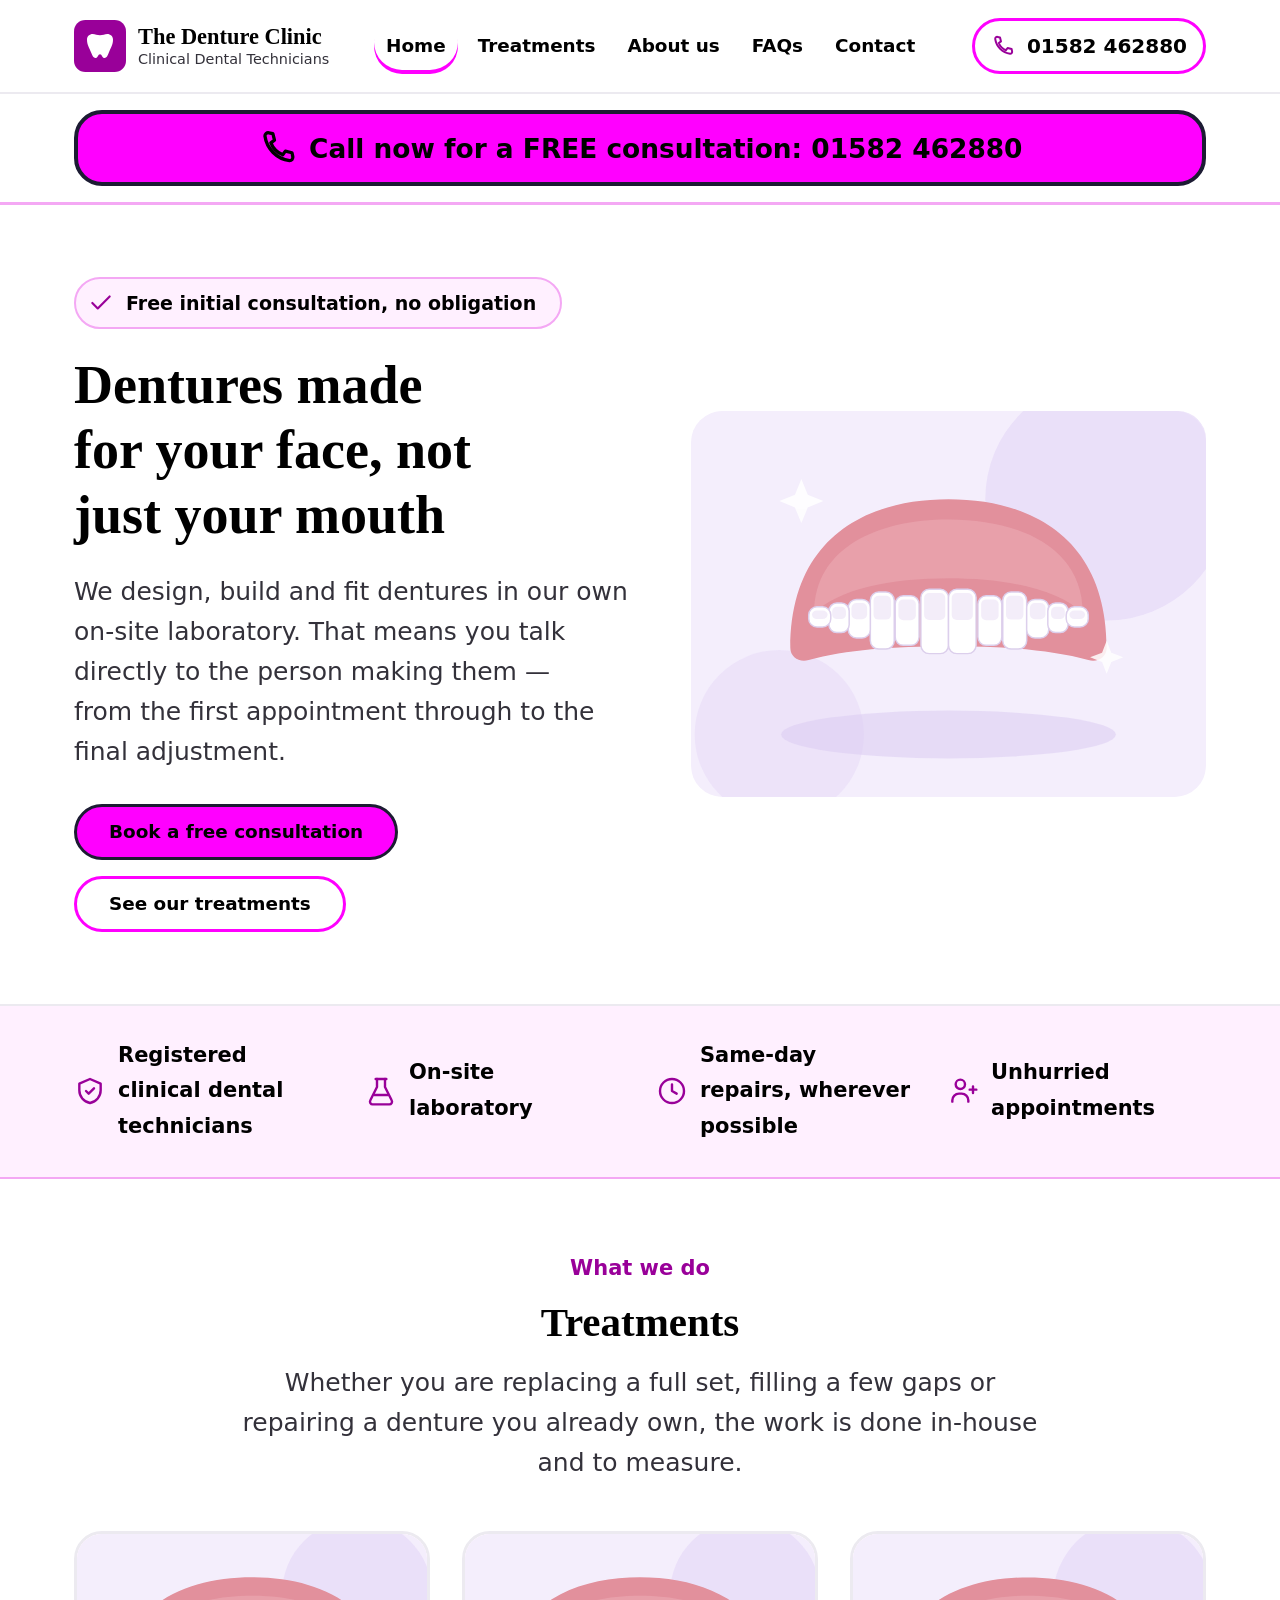
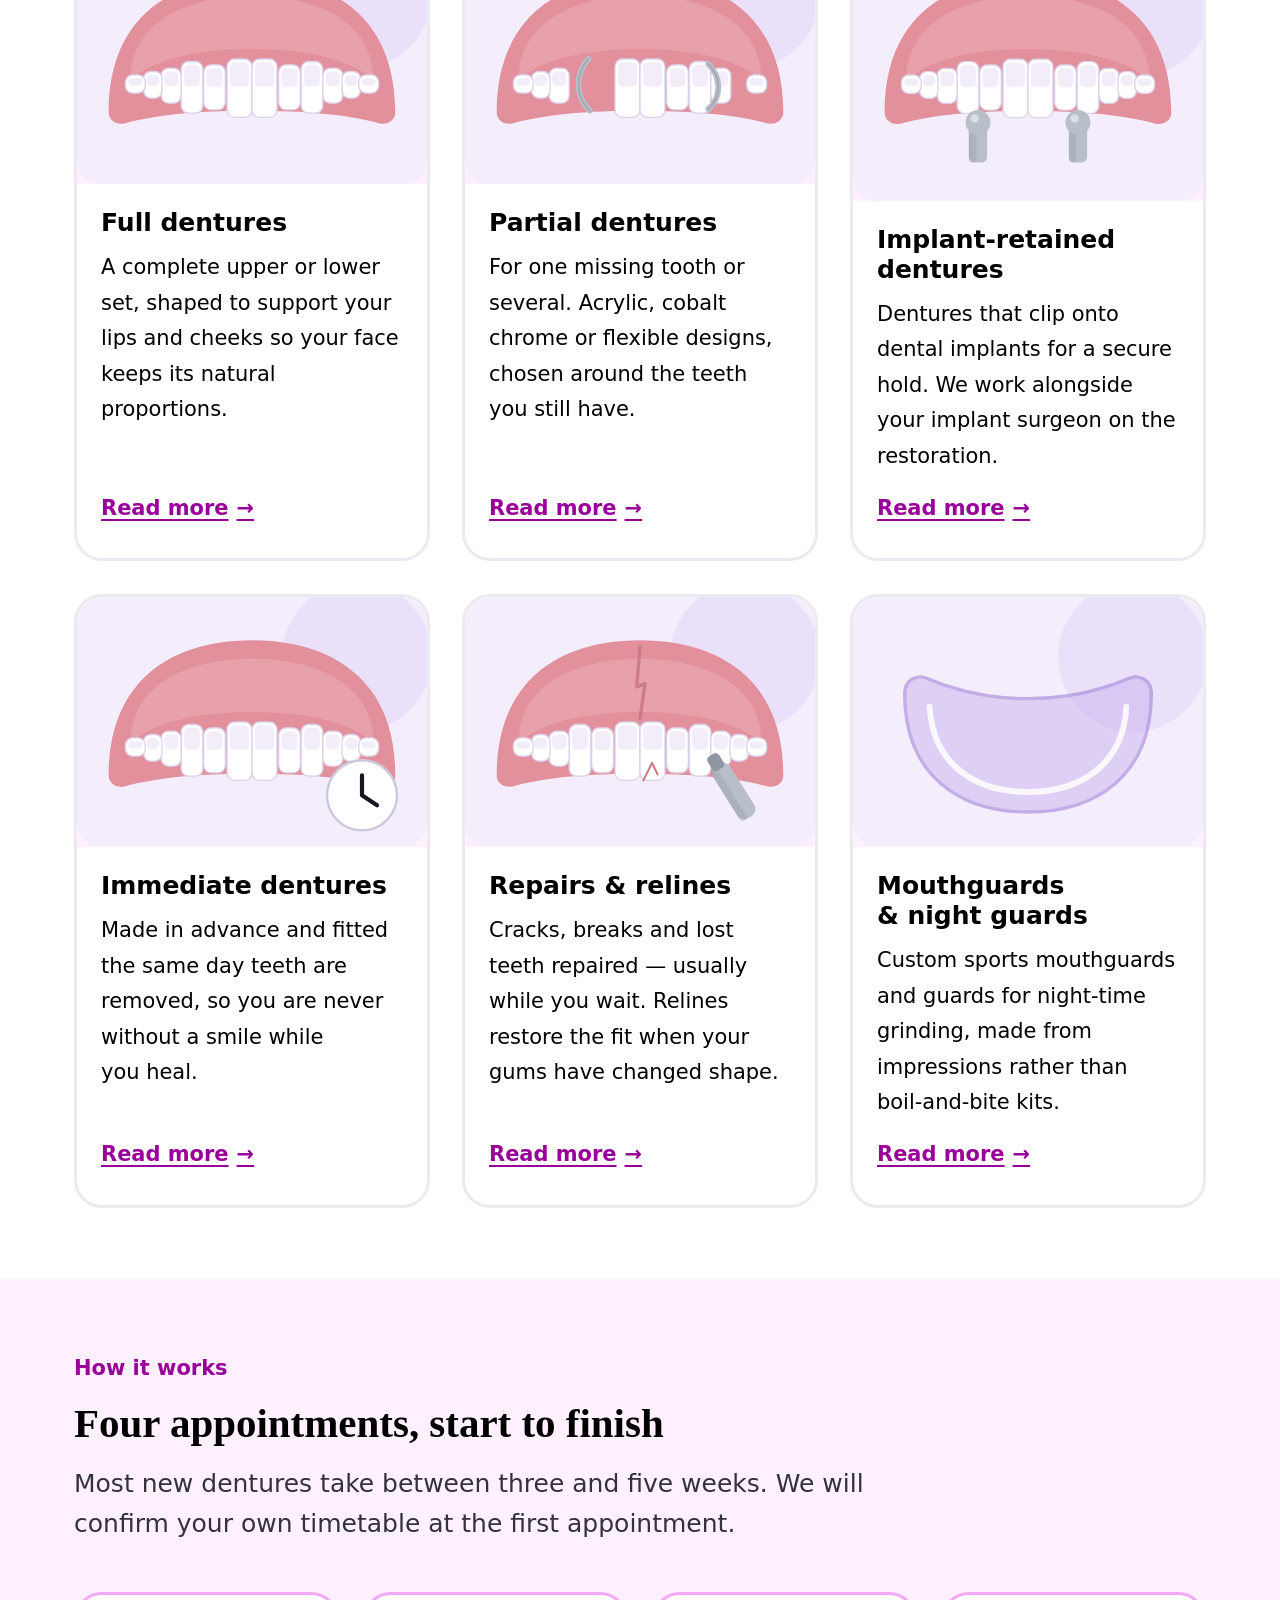
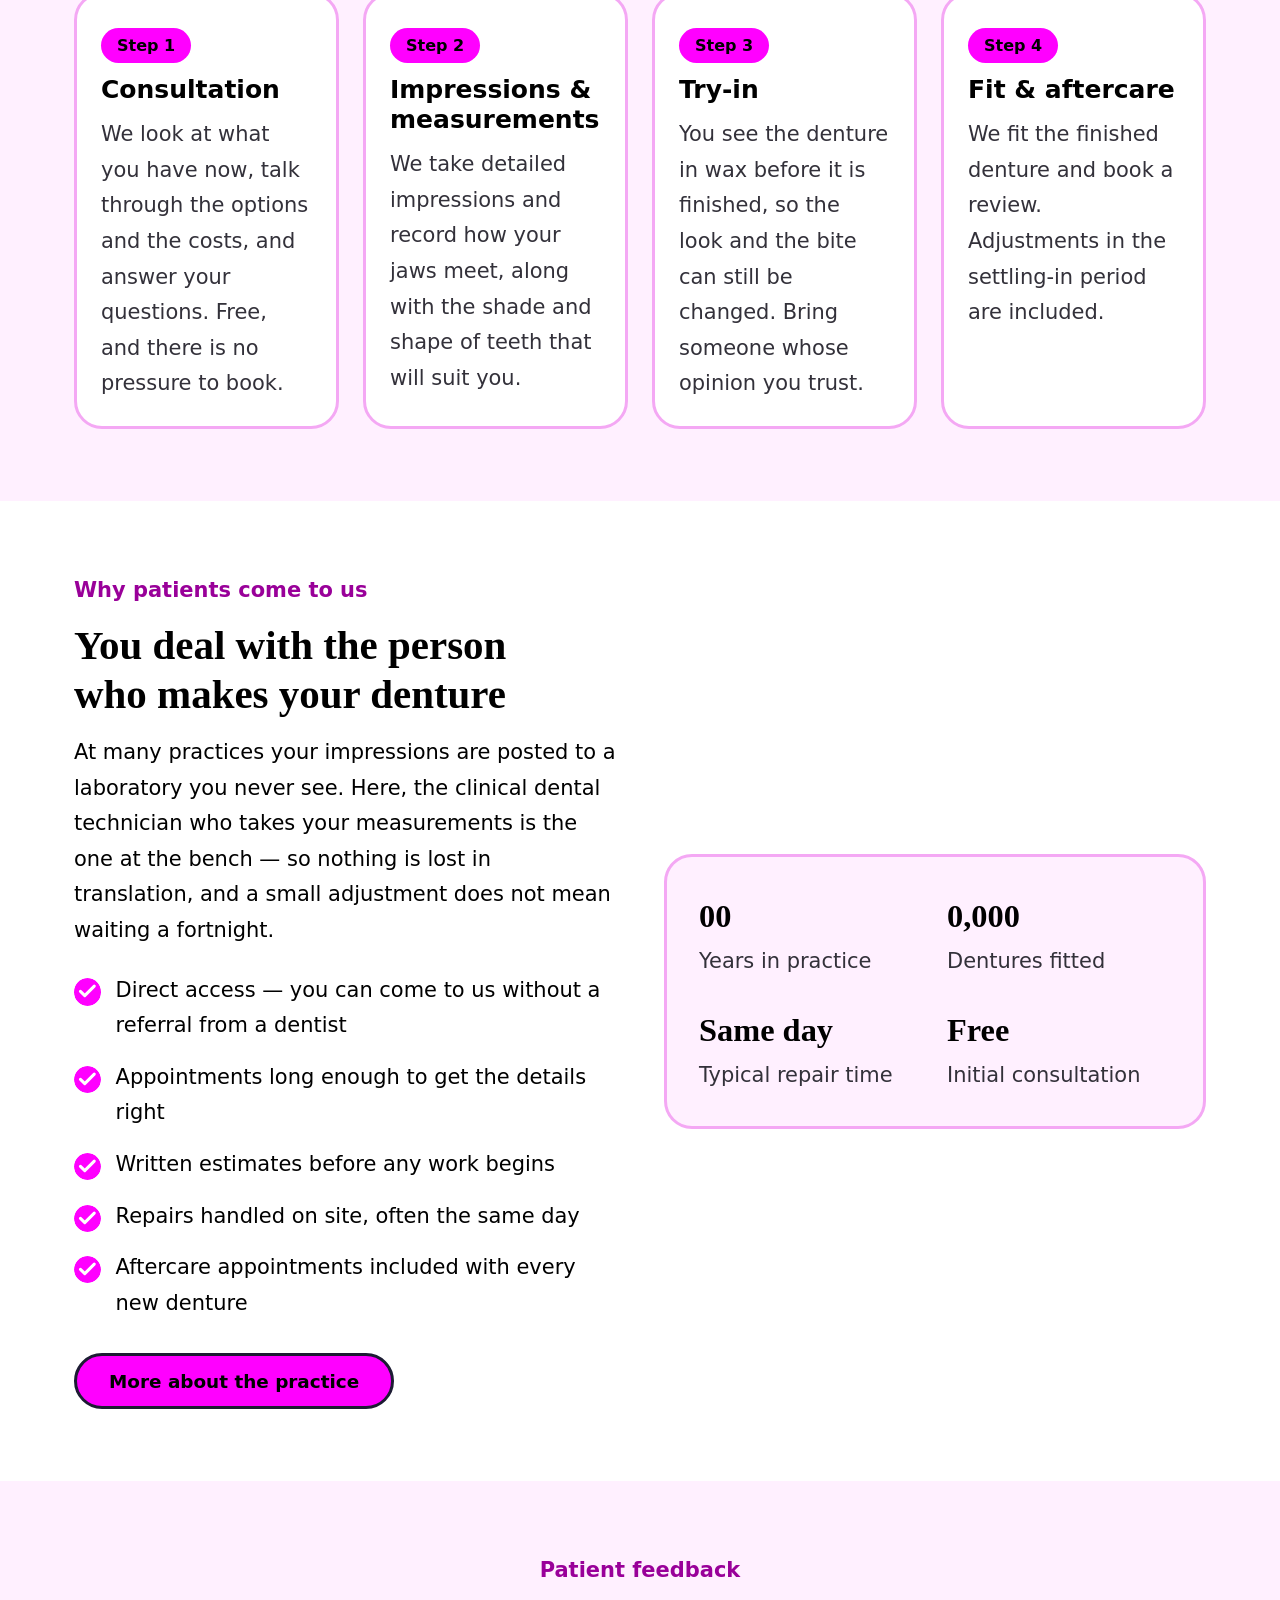
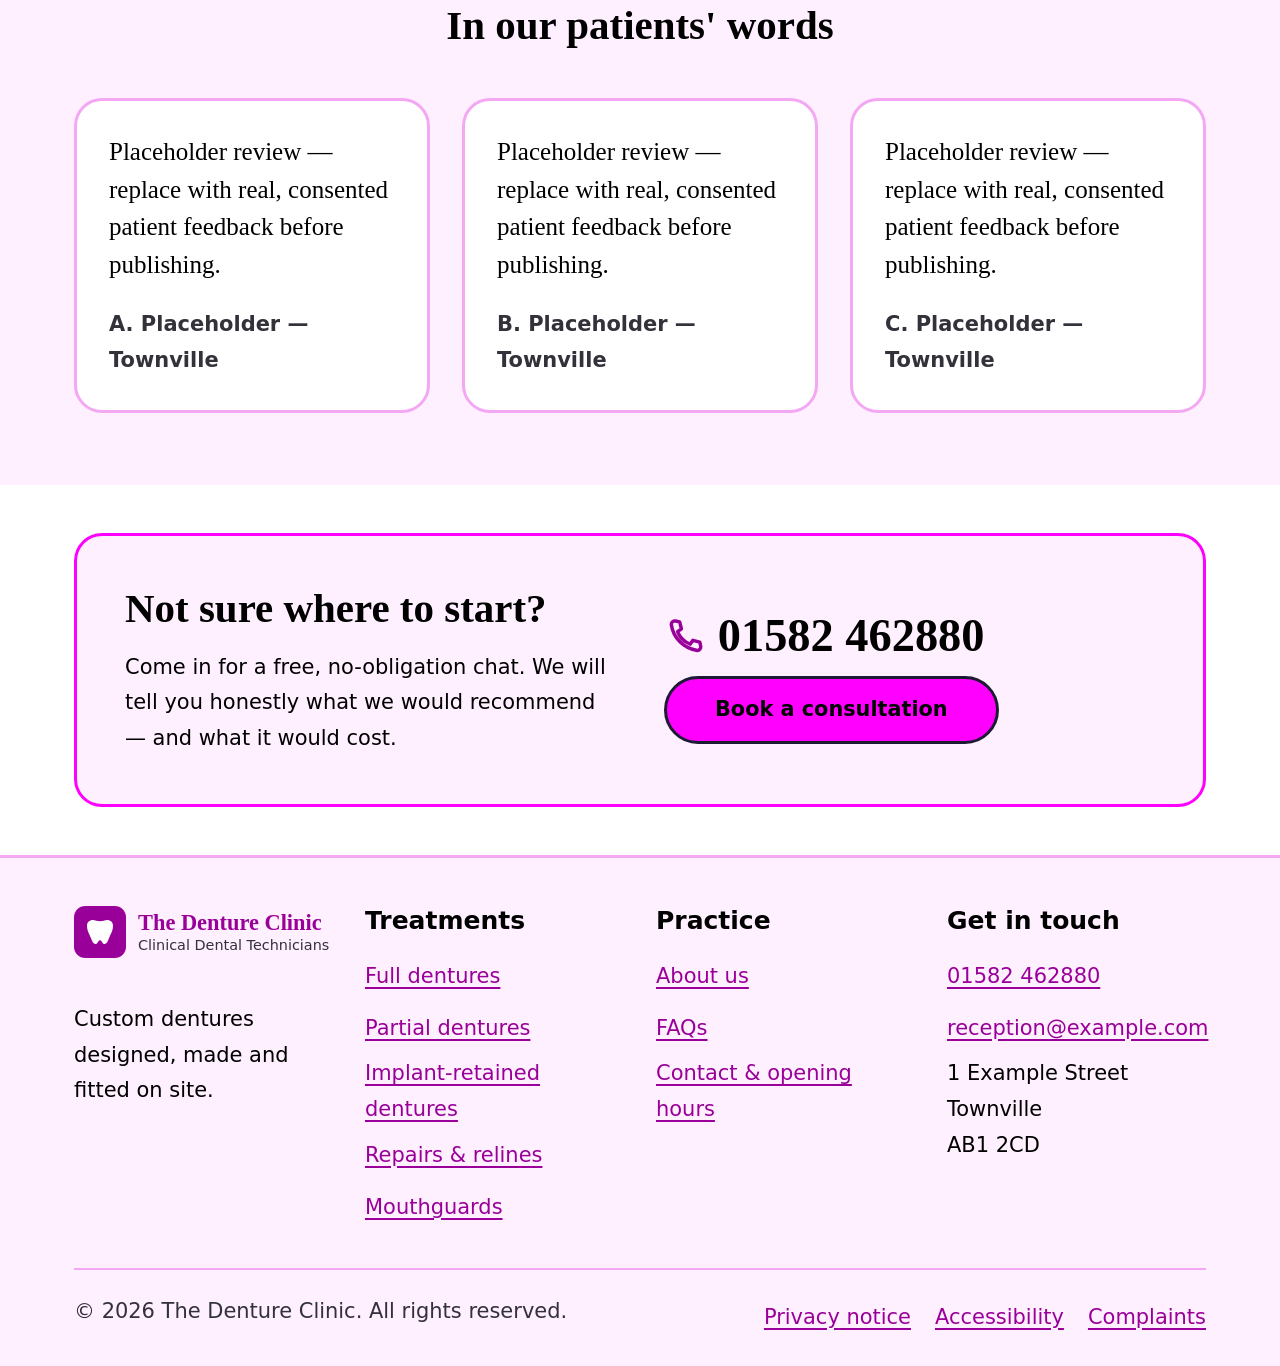
==== commit 07658e9c: "Switch to fuchsia #FF00FF, add a call bar, rebuild the contact form Colour: #FF00FF exactly as speci" ====
--- a/index.html
+++ b/index.html
@@ -22,7 +22,7 @@
   "@type": "Dentist",
   "name": "The Denture Clinic",
   "url": "https://www.thedentureclinic.org.uk/",
-  "telephone": "+441632960001",
+  "telephone": "+441582462880",
   "email": "reception@example.com",
   "priceRange": "££",
   "address": {
@@ -78,10 +78,9 @@
     </nav>
 
     <div class="header-actions">
-      <!-- TODO: real practice number — see PLACEHOLDERS.md -->
-      <a class="header-phone" href="tel:+441632960001">
+            <a class="header-phone" href="tel:+441582462880">
         <svg viewBox="0 0 24 24" fill="none" stroke="currentColor" stroke-width="2" stroke-linecap="round" stroke-linejoin="round" aria-hidden="true" focusable="false"><path d="M6.6 2.9 9 3.4l1 4-2.2 1.6a13 13 0 0 0 7.2 7.2l1.6-2.2 4 1 .5 2.4a2 2 0 0 1-2 2.4A17.5 17.5 0 0 1 4.2 4.9a2 2 0 0 1 2.4-2Z"/></svg>
-        01632 960 001
+        01582 462880
       </a>
 
       <button class="nav-toggle" type="button" aria-expanded="false" aria-controls="primary-nav">
@@ -92,6 +91,15 @@
     </div>
   </div>
 </header>
+
+<div class="call-bar">
+  <div class="container">
+    <a class="call-bar-link" href="tel:+441582462880">
+      <svg viewBox="0 0 24 24" fill="none" stroke="currentColor" stroke-width="2" stroke-linecap="round" stroke-linejoin="round" aria-hidden="true" focusable="false"><path d="M6.6 2.9 9 3.4l1 4-2.2 1.6a13 13 0 0 0 7.2 7.2l1.6-2.2 4 1 .5 2.4a2 2 0 0 1-2 2.4A17.5 17.5 0 0 1 4.2 4.9a2 2 0 0 1 2.4-2Z"/></svg>
+      <span>Call now for a FREE consultation: 01582 462880</span>
+    </a>
+  </div>
+</div>
 
 <main id="main">
 
@@ -386,10 +394,9 @@
           </p>
         </div>
         <div>
-          <!-- TODO: real practice number — see PLACEHOLDERS.md -->
-          <a class="call-number" href="tel:+441632960001">
+                    <a class="call-number" href="tel:+441582462880">
             <svg viewBox="0 0 24 24" fill="none" stroke="currentColor" stroke-width="2" stroke-linecap="round" stroke-linejoin="round" aria-hidden="true" focusable="false"><path d="M6.6 2.9 9 3.4l1 4-2.2 1.6a13 13 0 0 0 7.2 7.2l1.6-2.2 4 1 .5 2.4a2 2 0 0 1-2 2.4A17.5 17.5 0 0 1 4.2 4.9a2 2 0 0 1 2.4-2Z"/></svg>
-            01632 960 001
+            01582 462880
           </a>
           <div class="btn-row">
             <a class="btn btn-primary btn-large" href="contact.html">Book a consultation</a>
@@ -442,7 +449,7 @@
         <h2>Get in touch</h2>
         <!-- TODO: replace every value below — see PLACEHOLDERS.md -->
         <ul>
-          <li><a href="tel:+441632960001">01632 960 001</a></li>
+          <li><a href="tel:+441582462880">01582 462880</a></li>
           <li><a href="mailto:reception@example.com">reception@example.com</a></li>
           <li>1 Example Street<br>Townville<br>AB1 2CD</li>
         </ul>
--- a/assets/css/styles.css
+++ b/assets/css/styles.css
@@ -8,8 +8,8 @@
    - Every button, link and form control is at least 56px tall — well above
      the 24px WCAG 2.2 minimum, because small targets are the single biggest
      obstacle for anyone with less steady hands or poorer close vision.
-   - Black on white throughout (21:1), with light purple reserved for
-     buttons and highlights. Purple is never the only signal for anything.
+   - Black on white throughout (21:1), with fuchsia (#FF00FF) reserved for
+     buttons and accents. Colour is never the only signal for anything.
    - Links in body copy stay underlined, so they are not identified by
      colour alone.
    - No dark mode and no theme switch: one high-contrast look, one fewer
@@ -34,12 +34,18 @@
   --ink-soft: #33313a;     /* secondary text — 12.4:1, still well past AA */
   --ink-faint: #55525e;    /* captions only — 7.6:1 */
 
-  --purple: #c9a9f0;       /* the button fill: light purple, black text on it */
-  --purple-hover: #b78fe8;
-  --purple-deep: #5b2e96;  /* links, focus rings, icons — 9.2:1 on white */
-  --purple-tint: #f4eefc;  /* soft panel backgrounds */
-  --purple-tint-2: #ebdefa;
-  --purple-line: #d9c4f4;
+  /* Fuchsia #FF00FF exactly as specified, used for button and accent fills.
+     Text on it is BLACK, not white: white on #FF00FF is only 3.14:1 and fails
+     AA, while black is 6.70:1 and passes. The same hex is too light to be
+     readable as text on white (3.14:1), so link text uses a darker shade of
+     the identical hue at 7.46:1. */
+  --fuchsia: #ff00ff;
+  --fuchsia-hover: #e600e6;
+  --fuchsia-text: #990099;   /* links, focus rings, icons — 7.46:1 on white */
+  --fuchsia-tint: #fff0ff;   /* soft panel backgrounds — 19.2:1 with black */
+  --fuchsia-tint-2: #fbd9fb;
+  --fuchsia-line: #f4a8f4;
+  --ink-edge: #1c1b33;       /* the dark outline that defines a filled button */
 
   --line: #d9d7de;
   --line-soft: #eceaf0;
@@ -128,7 +134,7 @@
     color: var(--ink);
     background: var(--white);
     -webkit-font-smoothing: antialiased;
-    accent-color: var(--purple-deep);
+    accent-color: var(--fuchsia-text);
   }
 
   h1, h2, h3, h4 {
@@ -149,7 +155,7 @@
 
   /* Underlined by default: colour is never the only cue that this is a link */
   a {
-    color: var(--purple-deep);
+    color: var(--fuchsia-text);
     text-decoration: underline;
     text-decoration-thickness: 2px;
     text-underline-offset: 0.2em;
@@ -157,16 +163,16 @@
     &:hover { text-decoration-thickness: 3px; }
   }
 
-  /* A thick, high-contrast focus ring — visible against white and purple */
+  /* A thick, high-contrast focus ring — visible against white and fuchsia */
   :focus-visible {
-    outline: 4px solid var(--purple-deep);
+    outline: 4px solid var(--fuchsia-text);
     outline-offset: 3px;
     border-radius: var(--radius-sm);
   }
 
   hr { border: 0; border-block-start: 2px solid var(--line-soft); margin-block: var(--sp-7); }
 
-  ::selection { background: var(--purple-tint-2); color: var(--ink); }
+  ::selection { background: var(--fuchsia-tint-2); color: var(--ink); }
 }
 
 /* --------------------------------------------------------------------------
@@ -186,7 +192,7 @@
     padding-block: var(--sp-8);
 
     &.section--tight { padding-block: var(--sp-7); }
-    &.section--alt { background: var(--purple-tint); }
+    &.section--alt { background: var(--fuchsia-tint); }
   }
 
   .section-head {
@@ -240,7 +246,7 @@
     margin-block-end: var(--sp-3);
     font-size: var(--step-0);
     font-weight: 700;
-    color: var(--purple-deep);
+    color: var(--fuchsia-text);
   }
 
   .lede {
@@ -259,7 +265,7 @@
     padding: var(--sp-4) var(--sp-5);
     font-weight: 700;
     color: var(--ink);
-    background: var(--purple);
+    background: var(--fuchsia);
     text-decoration: none;
     border-end-start-radius: var(--radius);
     border-end-end-radius: var(--radius);
@@ -303,7 +309,7 @@
     flex: 0 0 auto;
     inline-size: 52px;
     block-size: 52px;
-    color: var(--purple-deep);
+    color: var(--fuchsia-text);
   }
 
   .brand-text { display: flex; flex-direction: column; line-height: 1.2; }
@@ -355,11 +361,11 @@
     color: var(--ink);
     text-decoration: none;
     white-space: nowrap;
-    border: 3px solid var(--purple);
+    border: 3px solid var(--fuchsia);
     border-radius: var(--radius-pill);
 
-    & svg { inline-size: 24px; block-size: 24px; color: var(--purple-deep); }
-    &:hover { background: var(--purple-tint); text-decoration: none; }
+    & svg { inline-size: 24px; block-size: 24px; color: var(--fuchsia-text); }
+    &:hover { background: var(--fuchsia-tint); text-decoration: none; }
 
     @media (width <= 1240px) { display: none; }
   }
@@ -373,8 +379,8 @@
     font-size: 1.15rem;
     font-weight: 700;
     color: var(--ink);
-    background: var(--purple-tint);
-    border: 3px solid var(--purple);
+    background: var(--fuchsia-tint);
+    border: 3px solid var(--fuchsia);
     border-radius: var(--radius-pill);
     cursor: pointer;
 
@@ -414,12 +420,12 @@
       white-space: nowrap;
       border-radius: var(--radius-pill);
 
-      &:hover { background: var(--purple-tint); text-decoration: none; }
+      &:hover { background: var(--fuchsia-tint); text-decoration: none; }
 
       /* Current page marked by weight and a bar, not colour alone */
       &[aria-current="page"] {
         font-weight: 700;
-        box-shadow: inset 0 -4px 0 var(--purple);
+        box-shadow: inset 0 -4px 0 var(--fuchsia);
       }
     }
   }
@@ -449,7 +455,7 @@
         min-block-size: 64px;
         border-radius: 0;
 
-        &[aria-current="page"] { box-shadow: inset 5px 0 0 var(--purple); }
+        &[aria-current="page"] { box-shadow: inset 5px 0 0 var(--fuchsia); }
       }
 
       & .nav-cta { display: inline-flex; margin-block-start: var(--sp-5); }
@@ -478,19 +484,19 @@
     &:hover { text-decoration: none; }
     & svg { inline-size: 24px; block-size: 24px; }
 
-    /* Light purple fill, black text — 10.4:1 */
+    /* Fuchsia fill, black text — 6.70:1, with a dark outline for definition */
     &.btn-primary {
-      background: var(--purple);
-      border-color: var(--purple);
-
-      &:hover { background: var(--purple-hover); border-color: var(--purple-hover); }
+      background: var(--fuchsia);
+      border-color: var(--ink-edge);
+
+      &:hover { background: var(--fuchsia-hover); }
     }
 
     &.btn-secondary {
       background: var(--white);
-      border-color: var(--purple);
-
-      &:hover { background: var(--purple-tint); }
+      border-color: var(--fuchsia);
+
+      &:hover { background: var(--fuchsia-tint); }
     }
 
     &.btn-large {
@@ -532,11 +538,11 @@
     padding: var(--sp-2) var(--sp-5) var(--sp-2) var(--sp-3);
     font-size: var(--step--1);
     font-weight: 700;
-    background: var(--purple-tint);
-    border: 2px solid var(--purple-line);
+    background: var(--fuchsia-tint);
+    border: 2px solid var(--fuchsia-line);
     border-radius: var(--radius-pill);
 
-    & svg { inline-size: 26px; block-size: 26px; color: var(--purple-deep); }
+    & svg { inline-size: 26px; block-size: 26px; color: var(--fuchsia-text); }
   }
 
   .hero-figure {
@@ -547,8 +553,8 @@
 
   /* --- Trust bar --------------------------------------------------------- */
   .trust-bar {
-    background: var(--purple-tint);
-    border-block-end: 2px solid var(--purple-line);
+    background: var(--fuchsia-tint);
+    border-block-end: 2px solid var(--fuchsia-line);
 
     & ul {
       display: grid;
@@ -570,7 +576,7 @@
       flex: 0 0 auto;
       inline-size: 32px;
       block-size: 32px;
-      color: var(--purple-deep);
+      color: var(--fuchsia-text);
     }
   }
 
@@ -593,7 +599,7 @@
       position: relative;
 
       &:hover, &:focus-within {
-        border-color: var(--purple);
+        border-color: var(--fuchsia);
         box-shadow: var(--shadow);
       }
 
@@ -608,7 +614,7 @@
 
   .card-figure {
     margin: 0;
-    background: var(--purple-tint);
+    background: var(--fuchsia-tint);
 
     & img { inline-size: 100%; }
   }
@@ -648,7 +654,7 @@
     & li {
       padding: var(--sp-6) var(--sp-5) var(--sp-5);
       background: var(--white);
-      border: 3px solid var(--purple-line);
+      border: 3px solid var(--fuchsia-line);
       border-radius: var(--radius-lg);
 
       &::before {
@@ -659,7 +665,7 @@
         padding: var(--sp-1) var(--sp-4);
         font-size: 1rem;
         font-weight: 700;
-        background: var(--purple);
+        background: var(--fuchsia);
         border-radius: var(--radius-pill);
       }
     }
@@ -684,7 +690,7 @@
         inset-block-start: 0.28em;
         inline-size: 1.7rem;
         block-size: 1.7rem;
-        background: var(--purple);
+        background: var(--fuchsia);
         border-radius: 50%;
         mask: url("data:image/svg+xml;charset=utf-8,%3Csvg xmlns='http://www.w3.org/2000/svg' viewBox='0 0 24 24' fill='none' stroke='%23000' stroke-width='3.5' stroke-linecap='round' stroke-linejoin='round'%3E%3Cpath d='M20 6 9 17l-5-5'/%3E%3C/svg%3E") center / 76% no-repeat,
               linear-gradient(#000, #000);
@@ -699,8 +705,8 @@
     grid-template-columns: repeat(auto-fit, minmax(min(100%, 170px), 1fr));
     gap: var(--sp-5);
     padding: var(--sp-6);
-    background: var(--purple-tint);
-    border: 3px solid var(--purple-line);
+    background: var(--fuchsia-tint);
+    border: 3px solid var(--fuchsia-line);
     border-radius: var(--radius-lg);
   }
 
@@ -739,7 +745,7 @@
   .treatment-figure {
     margin: 0;
     align-self: start;
-    background: var(--purple-tint);
+    background: var(--fuchsia-tint);
     border-radius: var(--radius);
     overflow: clip;
 
@@ -751,8 +757,8 @@
   .treatment-meta {
     align-self: start;
     padding: var(--sp-5);
-    background: var(--purple-tint);
-    border: 3px solid var(--purple-line);
+    background: var(--fuchsia-tint);
+    border: 3px solid var(--fuchsia-line);
     border-radius: var(--radius);
 
     & dl { margin: 0; }
@@ -771,7 +777,7 @@
     flex-direction: column;
     padding: var(--sp-6);
     background: var(--white);
-    border: 3px solid var(--purple-line);
+    border: 3px solid var(--fuchsia-line);
     border-radius: var(--radius-lg);
 
     & blockquote {
@@ -794,7 +800,7 @@
       border: 3px solid var(--line);
       border-radius: var(--radius);
 
-      &[open] { border-color: var(--purple); }
+      &[open] { border-color: var(--fuchsia); }
     }
 
     & summary {
@@ -811,14 +817,14 @@
 
       &::-webkit-details-marker { display: none; }
 
-      &:hover { background: var(--purple-tint); }
+      &:hover { background: var(--fuchsia-tint); }
 
       &::after {
         content: "";
         flex: 0 0 auto;
         inline-size: 2rem;
         block-size: 2rem;
-        background: var(--purple-deep);
+        background: var(--fuchsia-text);
         mask: url("data:image/svg+xml;charset=utf-8,%3Csvg xmlns='http://www.w3.org/2000/svg' viewBox='0 0 24 24' fill='none' stroke='%23000' stroke-width='2.5' stroke-linecap='round'%3E%3Cpath d='M12 5v14M5 12h14'/%3E%3C/svg%3E") center / contain no-repeat;
         transition: rotate 0.18s ease;
       }
@@ -868,8 +874,8 @@
       border: 3px solid var(--line);
       border-radius: var(--radius-sm);
 
-      &:hover { border-color: var(--purple-line); }
-      &:focus { border-color: var(--purple-deep); }
+      &:hover { border-color: var(--fuchsia-line); }
+      &:focus { border-color: var(--fuchsia-text); }
       &[aria-invalid="true"] { border-color: var(--danger); }
     }
 
@@ -910,8 +916,8 @@
   /* --- Contact panels ---------------------------------------------------- */
   .contact-panel {
     padding: var(--sp-6);
-    background: var(--purple-tint);
-    border: 3px solid var(--purple-line);
+    background: var(--fuchsia-tint);
+    border: 3px solid var(--fuchsia-line);
     border-radius: var(--radius-lg);
 
     & + .contact-panel { margin-block-start: var(--sp-6); }
@@ -944,7 +950,7 @@
     & th, & td {
       padding-block: var(--sp-3);
       text-align: start;
-      border-block-end: 2px solid var(--purple-line);
+      border-block-end: 2px solid var(--fuchsia-line);
     }
 
     & th { font-weight: 700; }
@@ -961,8 +967,8 @@
     gap: var(--sp-5) var(--sp-7);
     align-items: center;
     padding: var(--sp-7);
-    background: var(--purple-tint);
-    border: 3px solid var(--purple);
+    background: var(--fuchsia-tint);
+    border: 3px solid var(--fuchsia);
     border-radius: var(--radius-lg);
 
     & p { margin-block-end: 0; }
@@ -980,15 +986,98 @@
     text-decoration: none;
     white-space: nowrap;
 
-    & svg { inline-size: 0.9em; block-size: 0.9em; color: var(--purple-deep); }
+    & svg { inline-size: 0.9em; block-size: 0.9em; color: var(--fuchsia-text); }
     &:hover { text-decoration: underline; text-decoration-thickness: 3px; }
+  }
+
+  /* --- Call bar ----------------------------------------------------------
+     Sits directly under the header on every page. The single most useful
+     thing on the site for this audience, so it comes before anything else. */
+  .call-bar {
+    padding-block: var(--sp-4);
+    background: var(--white);
+    border-block-end: 3px solid var(--fuchsia-line);
+  }
+
+  .call-bar-link {
+    display: flex;
+    align-items: center;
+    justify-content: center;
+    gap: var(--sp-3);
+    min-block-size: 76px;
+    padding: var(--sp-3) var(--sp-5);
+    font-size: clamp(1.15rem, 0.95rem + 1vw, 1.65rem);
+    font-weight: 700;
+    line-height: 1.25;
+    text-align: center;
+    text-decoration: none;
+    color: var(--ink);
+    background: var(--fuchsia);
+    border: 4px solid var(--ink-edge);
+    border-radius: var(--radius-lg);
+
+    & svg { flex: 0 0 auto; inline-size: 1.5em; block-size: 1.5em; }
+    &:hover { background: var(--fuchsia-hover); text-decoration: none; }
+  }
+
+  /* --- Radio group -------------------------------------------------------- */
+  .fieldset {
+    margin: 0;
+    padding: 0;
+    border: 0;
+    min-inline-size: 0;
+
+    & legend {
+      padding: 0;
+      font-size: var(--step-1);
+      font-weight: 700;
+    }
+  }
+
+  .radio-row {
+    display: flex;
+    flex-wrap: wrap;
+    gap: var(--sp-3) var(--sp-4);
+    margin-block-start: var(--sp-3);
+  }
+
+  .radio {
+    display: inline-flex;
+    align-items: center;
+    gap: var(--sp-3);
+    min-block-size: var(--tap);
+    padding: var(--sp-2) var(--sp-5) var(--sp-2) var(--sp-4);
+    font-size: var(--step-0);
+    font-weight: 600;
+    background: var(--white);
+    border: 3px solid var(--line);
+    border-radius: var(--radius-pill);
+    cursor: pointer;
+
+    &:hover { border-color: var(--fuchsia-line); background: var(--fuchsia-tint); }
+
+    /* The whole pill reacts, not just the dot — a much bigger visual cue */
+    &:has(input:checked) {
+      border-color: var(--fuchsia);
+      background: var(--fuchsia-tint);
+    }
+  }
+
+  /* Beats the generic .field input sizing above */
+  .field .radio input {
+    inline-size: 28px;
+    block-size: 28px;
+    min-block-size: 0;
+    margin: 0;
+    padding: 0;
+    accent-color: var(--fuchsia-text);
   }
 
   /* --- Page header ------------------------------------------------------- */
   .page-header {
     padding-block: var(--sp-7);
-    background: var(--purple-tint);
-    border-block-end: 3px solid var(--purple-line);
+    background: var(--fuchsia-tint);
+    border-block-end: 3px solid var(--fuchsia-line);
 
     & h1 { margin-block-end: var(--sp-4); }
   }
@@ -1026,8 +1115,8 @@
   /* --- Footer ------------------------------------------------------------ */
   .site-footer {
     padding-block: var(--sp-7) var(--sp-5);
-    background: var(--purple-tint);
-    border-block-start: 3px solid var(--purple-line);
+    background: var(--fuchsia-tint);
+    border-block-start: 3px solid var(--fuchsia-line);
   }
 
   .footer-grid {
@@ -1035,7 +1124,7 @@
     grid-template-columns: repeat(auto-fit, minmax(min(100%, 250px), 1fr));
     gap: var(--sp-6);
     padding-block-end: var(--sp-6);
-    border-block-end: 2px solid var(--purple-line);
+    border-block-end: 2px solid var(--fuchsia-line);
 
     & h2 {
       margin-block-end: var(--sp-4);
@@ -1052,7 +1141,7 @@
       display: inline-flex;
       align-items: center;
       min-block-size: 48px;
-      color: var(--purple-deep);
+      color: var(--fuchsia-text);
     }
 
     & address { font-style: normal; }
@@ -1079,7 +1168,7 @@
       display: inline-flex;
       align-items: center;
       min-block-size: 48px;
-      color: var(--purple-deep);
+      color: var(--fuchsia-text);
     }
   }
 }
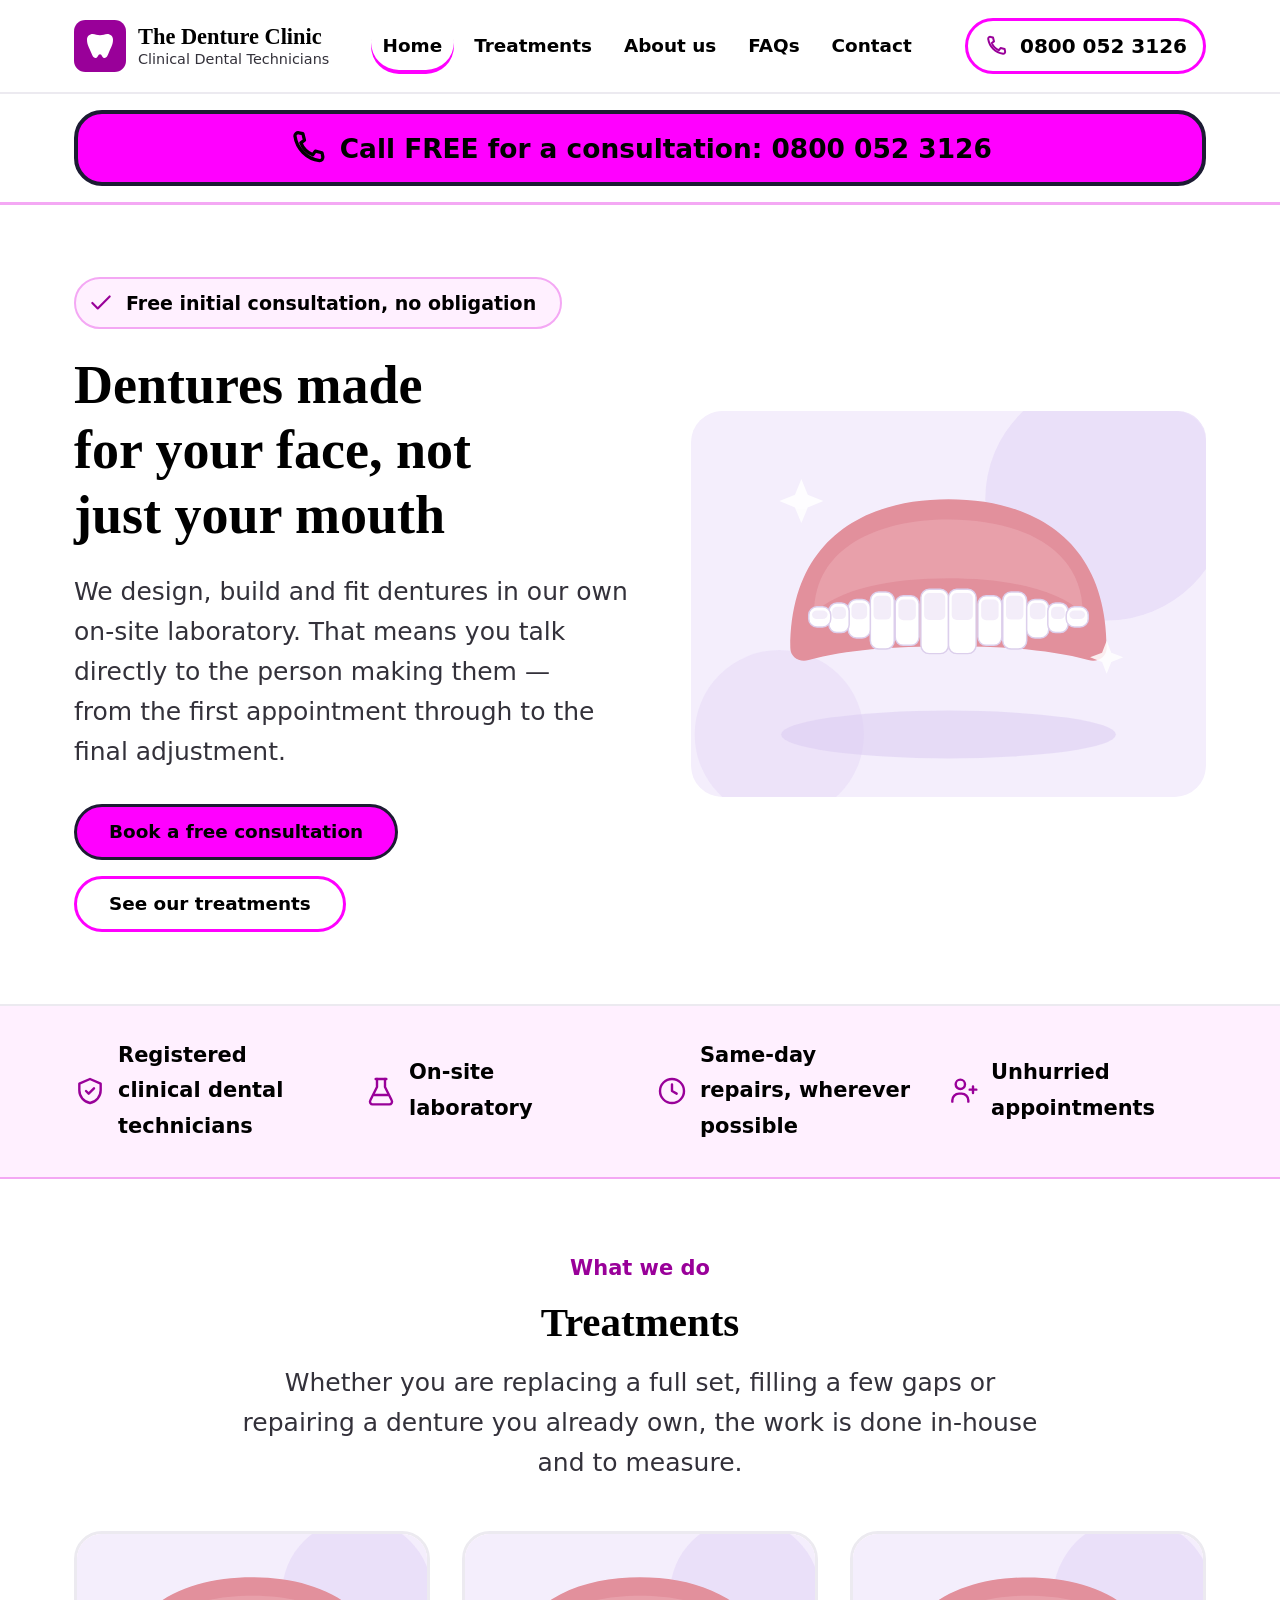
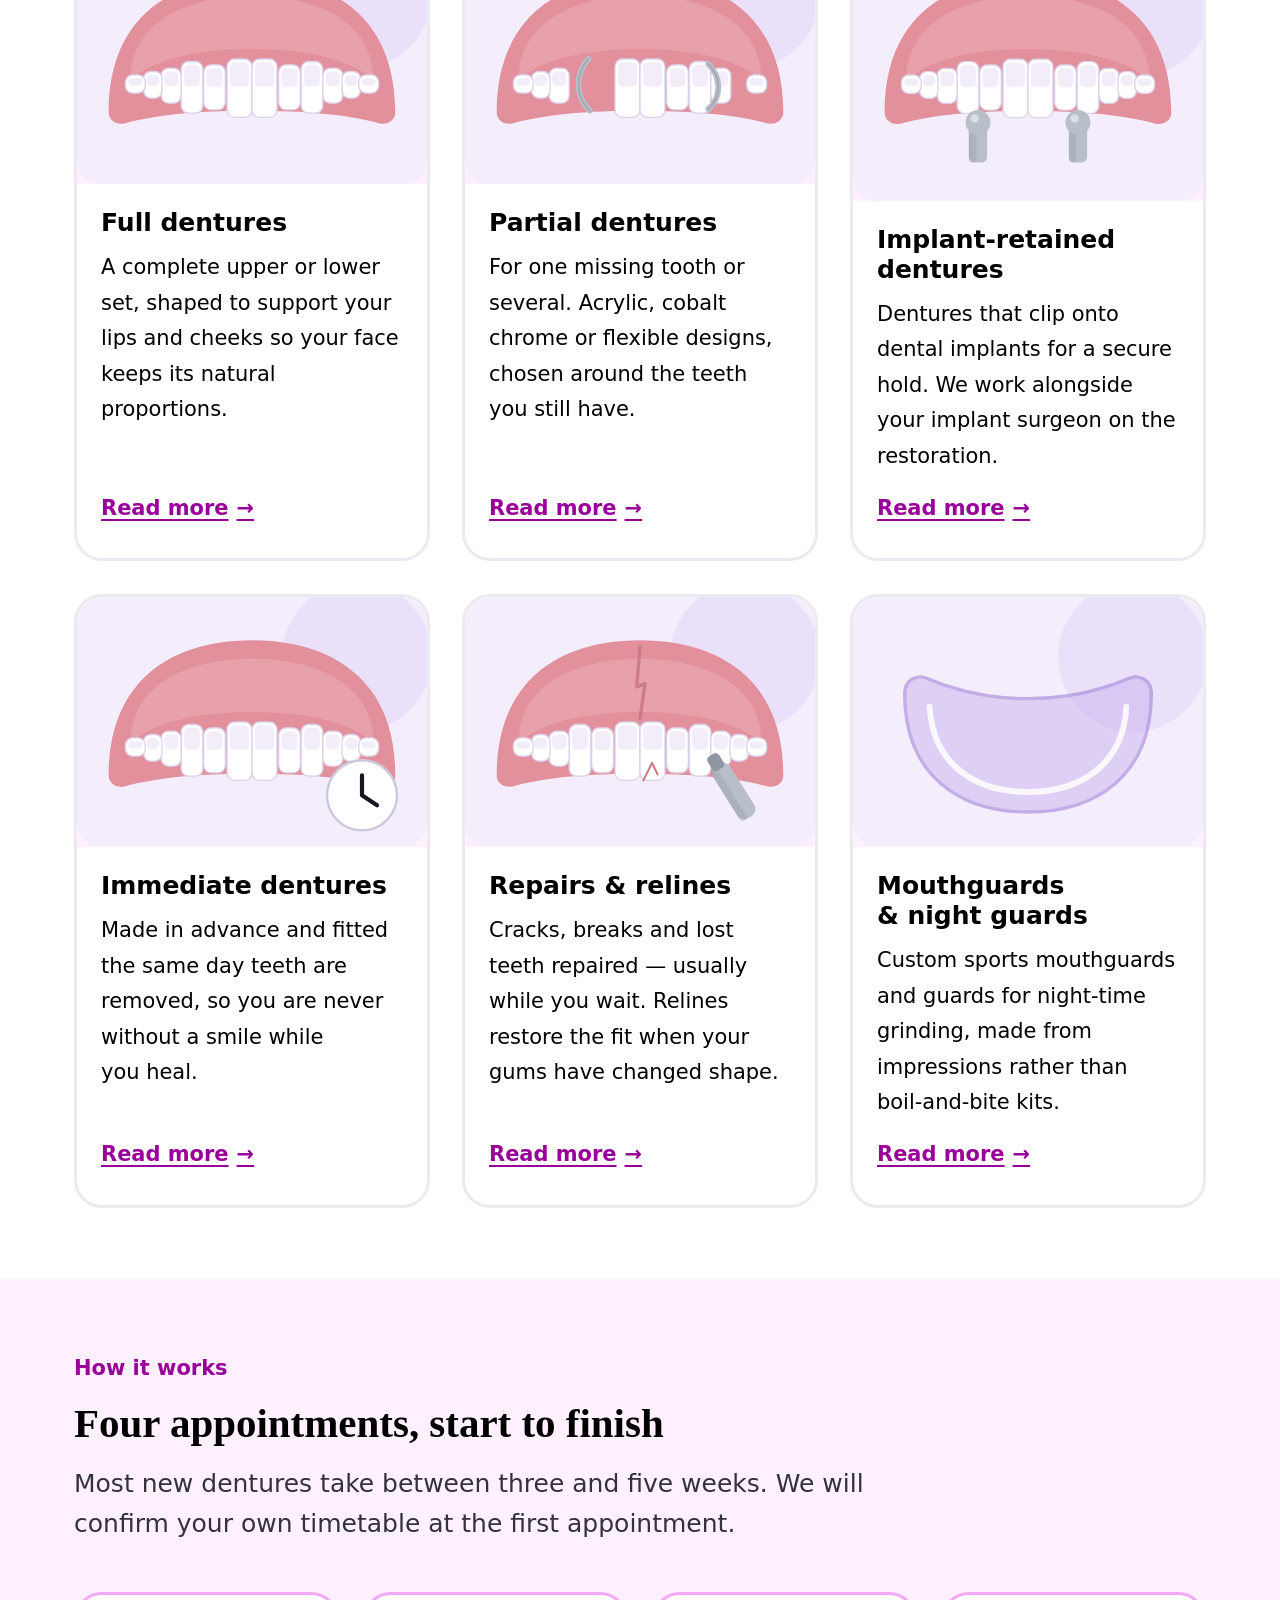
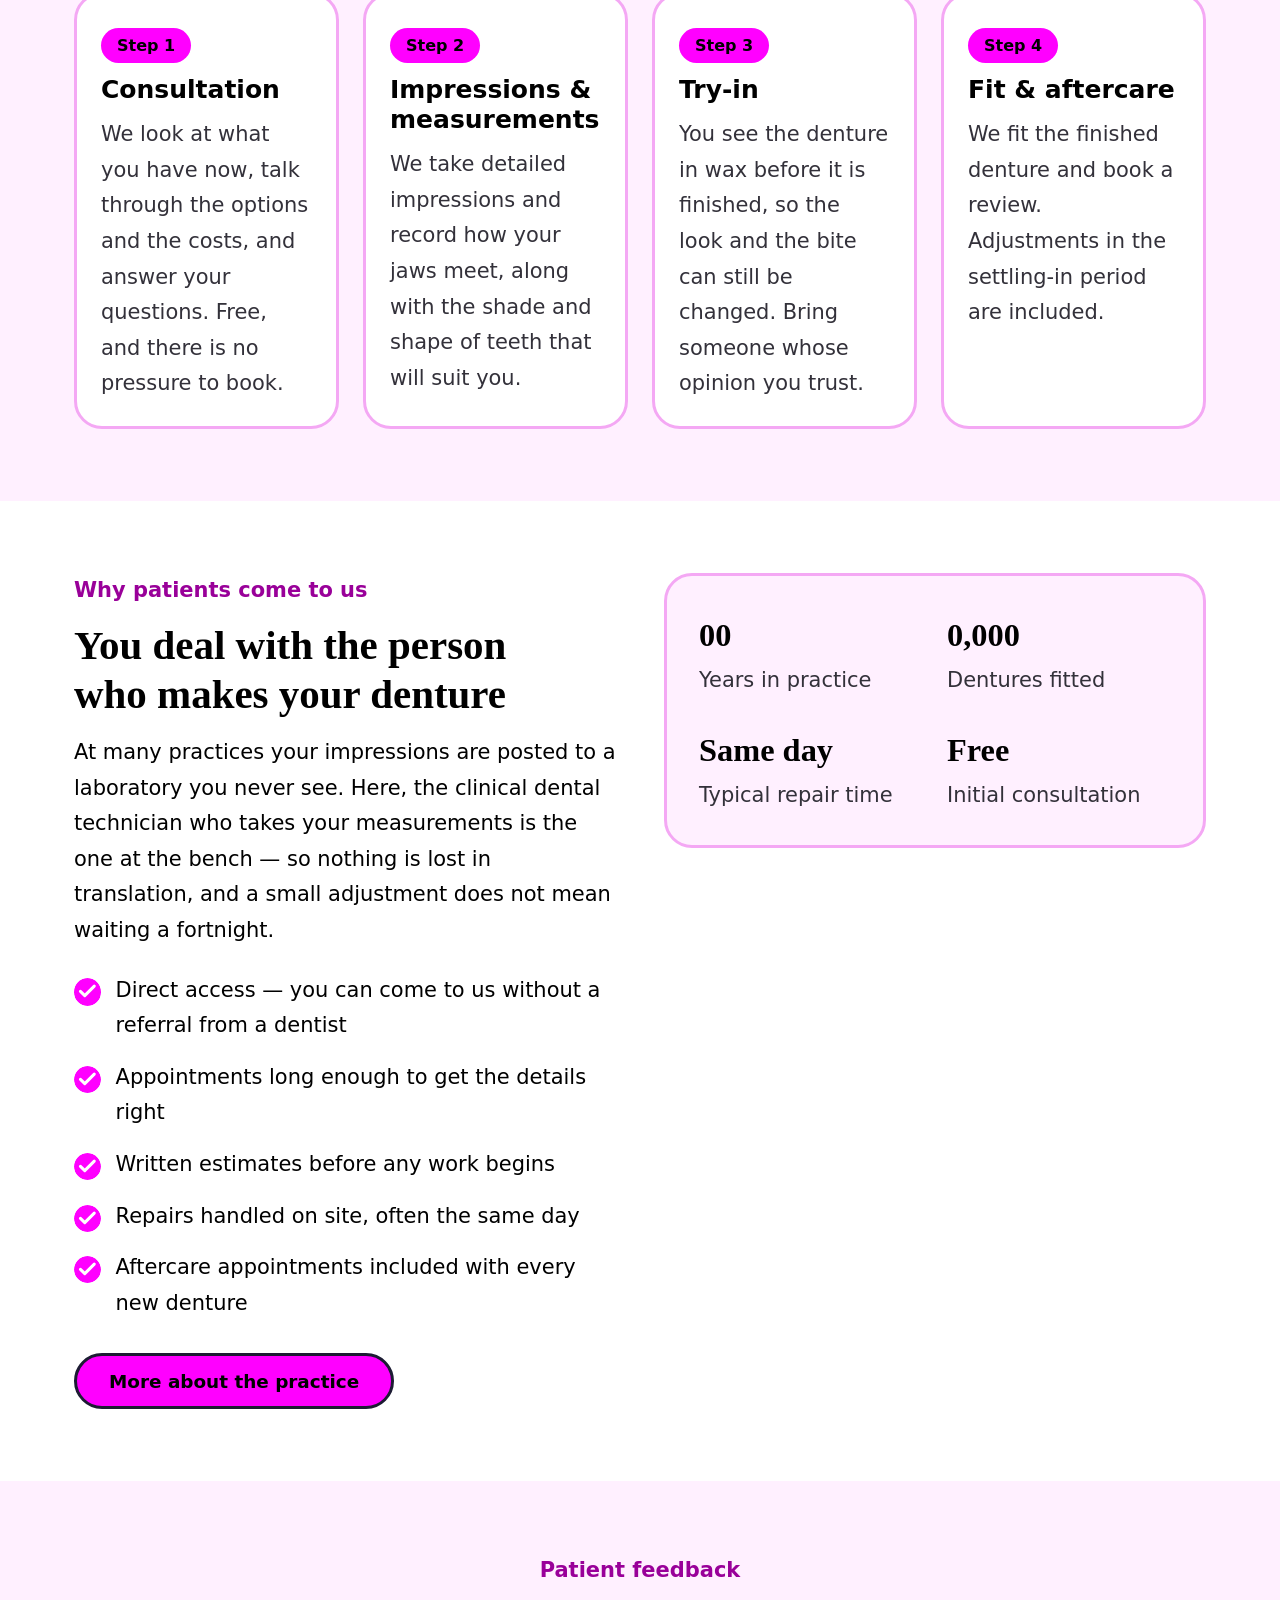
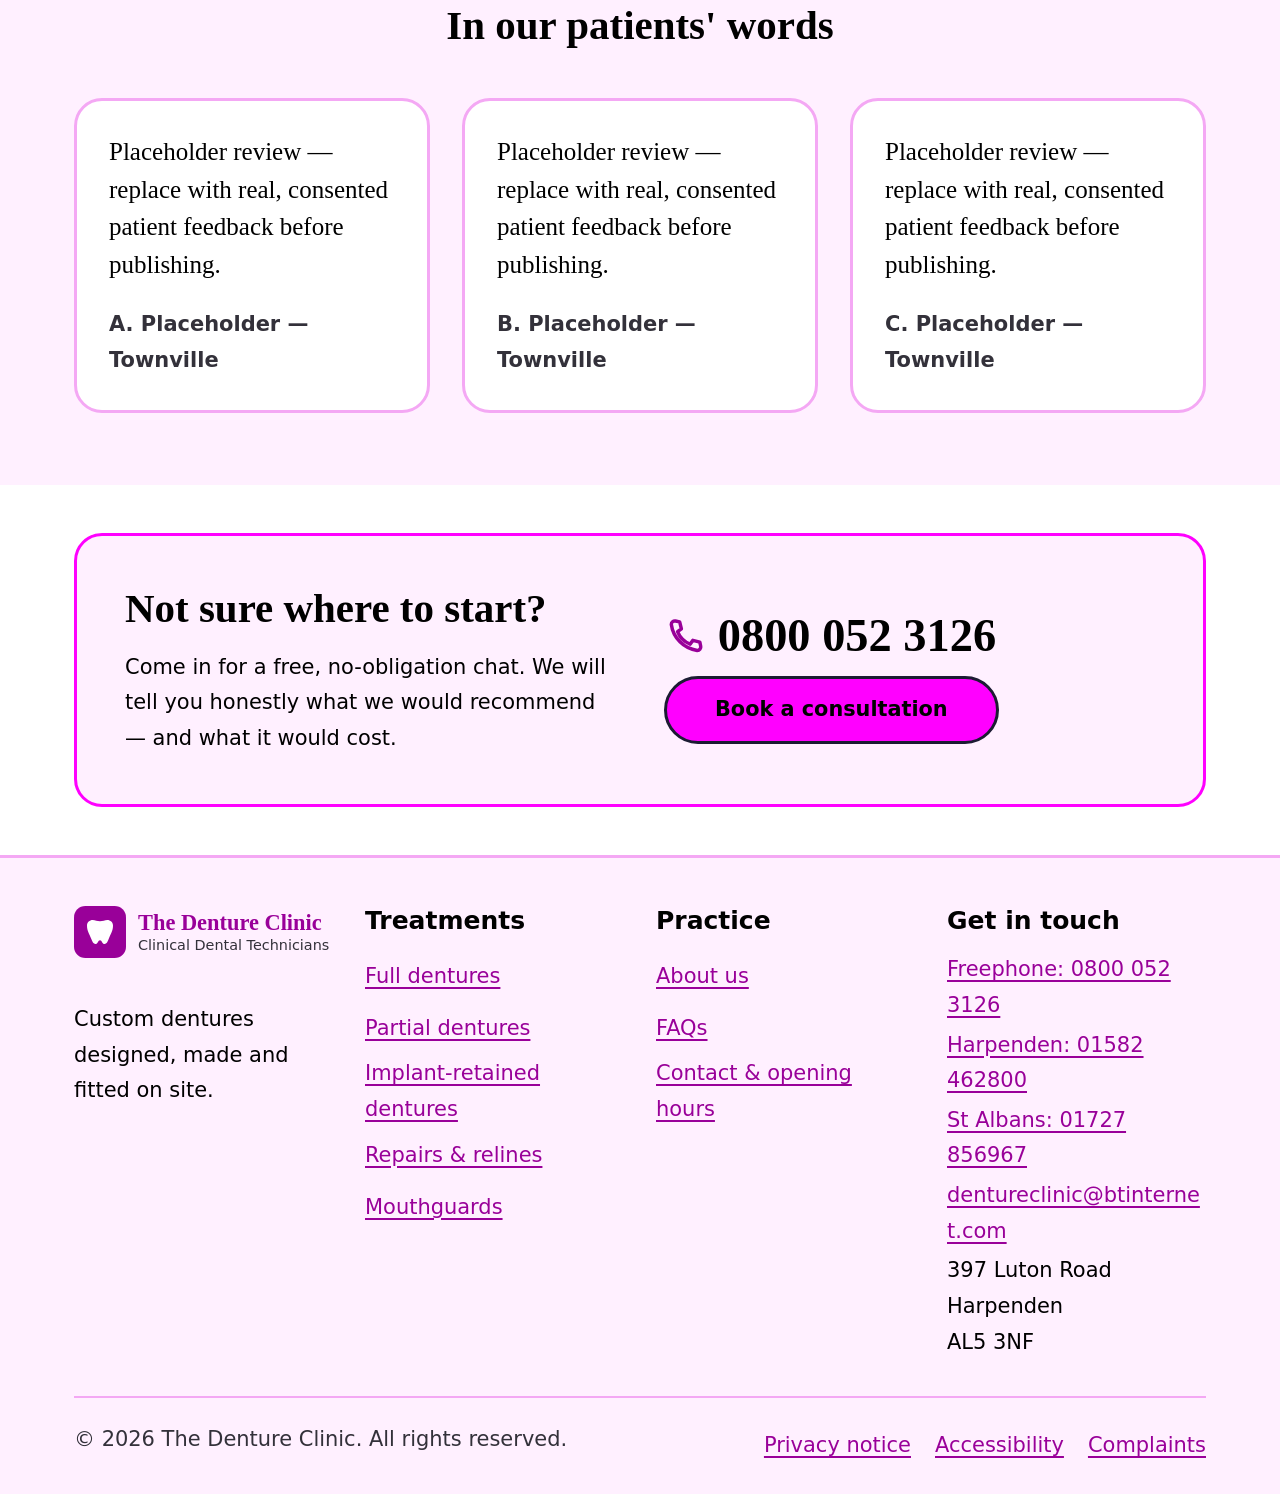
==== commit 2f8ec63f: "Add real contact details for both branches Replaces the last of the invented contact information:  -" ====
--- a/index.html
+++ b/index.html
@@ -15,21 +15,21 @@
 <meta name="theme-color" content="#ffffff">
 <link rel="icon" href="data:image/svg+xml,%3Csvg xmlns='http://www.w3.org/2000/svg' viewBox='0 0 32 32'%3E%3Crect width='32' height='32' rx='7' fill='%235b2e96'/%3E%3Cpath d='M8 12c0-2 1.6-3.4 3.5-3.4 1.6 0 2.7.8 4.5.8s2.9-.8 4.5-.8C22.4 8.6 24 10 24 12c0 3.4-1.4 5-2.6 8.2-.7 1.9-1.3 3.2-2.6 3.2-1.4 0-1.6-2.4-2.8-2.4s-1.4 2.4-2.8 2.4c-1.3 0-1.9-1.3-2.6-3.2C9.4 17 8 15.4 8 12Z' fill='white'/%3E%3C/svg%3E">
 <link rel="stylesheet" href="assets/css/styles.css">
-<!-- TODO: replace the placeholder values in this block — see PLACEHOLDERS.md -->
 <script type="application/ld+json">
 {
   "@context": "https://schema.org",
   "@type": "Dentist",
   "name": "The Denture Clinic",
   "url": "https://www.thedentureclinic.org.uk/",
-  "telephone": "+441582462880",
-  "email": "reception@example.com",
+  "telephone": "+441582462800",
+  "email": "dentureclinic@btinternet.com",
   "priceRange": "££",
   "address": {
     "@type": "PostalAddress",
-    "streetAddress": "1 Example Street",
-    "addressLocality": "Townville",
-    "postalCode": "AB1 2CD",
+    "streetAddress": "397 Luton Road",
+    "addressLocality": "Harpenden",
+    "addressRegion": "Hertfordshire",
+    "postalCode": "AL5 3NF",
     "addressCountry": "GB"
   },
   "openingHoursSpecification": [
@@ -78,9 +78,9 @@
     </nav>
 
     <div class="header-actions">
-            <a class="header-phone" href="tel:+441582462880">
+            <a class="header-phone" href="tel:+448000523126">
         <svg viewBox="0 0 24 24" fill="none" stroke="currentColor" stroke-width="2" stroke-linecap="round" stroke-linejoin="round" aria-hidden="true" focusable="false"><path d="M6.6 2.9 9 3.4l1 4-2.2 1.6a13 13 0 0 0 7.2 7.2l1.6-2.2 4 1 .5 2.4a2 2 0 0 1-2 2.4A17.5 17.5 0 0 1 4.2 4.9a2 2 0 0 1 2.4-2Z"/></svg>
-        01582 462880
+        0800 052 3126
       </a>
 
       <button class="nav-toggle" type="button" aria-expanded="false" aria-controls="primary-nav">
@@ -94,9 +94,9 @@
 
 <div class="call-bar">
   <div class="container">
-    <a class="call-bar-link" href="tel:+441582462880">
+    <a class="call-bar-link" href="tel:+448000523126">
       <svg viewBox="0 0 24 24" fill="none" stroke="currentColor" stroke-width="2" stroke-linecap="round" stroke-linejoin="round" aria-hidden="true" focusable="false"><path d="M6.6 2.9 9 3.4l1 4-2.2 1.6a13 13 0 0 0 7.2 7.2l1.6-2.2 4 1 .5 2.4a2 2 0 0 1-2 2.4A17.5 17.5 0 0 1 4.2 4.9a2 2 0 0 1 2.4-2Z"/></svg>
-      <span>Call now for a FREE consultation: 01582 462880</span>
+      <span>Call FREE for a consultation: 0800 052 3126</span>
     </a>
   </div>
 </div>
@@ -394,9 +394,9 @@
           </p>
         </div>
         <div>
-                    <a class="call-number" href="tel:+441582462880">
+                    <a class="call-number" href="tel:+448000523126">
             <svg viewBox="0 0 24 24" fill="none" stroke="currentColor" stroke-width="2" stroke-linecap="round" stroke-linejoin="round" aria-hidden="true" focusable="false"><path d="M6.6 2.9 9 3.4l1 4-2.2 1.6a13 13 0 0 0 7.2 7.2l1.6-2.2 4 1 .5 2.4a2 2 0 0 1-2 2.4A17.5 17.5 0 0 1 4.2 4.9a2 2 0 0 1 2.4-2Z"/></svg>
-            01582 462880
+            0800 052 3126
           </a>
           <div class="btn-row">
             <a class="btn btn-primary btn-large" href="contact.html">Book a consultation</a>
@@ -447,11 +447,16 @@
 
       <div>
         <h2>Get in touch</h2>
-        <!-- TODO: replace every value below — see PLACEHOLDERS.md -->
         <ul>
-          <li><a href="tel:+441582462880">01582 462880</a></li>
-          <li><a href="mailto:reception@example.com">reception@example.com</a></li>
-          <li>1 Example Street<br>Townville<br>AB1 2CD</li>
+          <li><a href="tel:+448000523126">Freephone: 0800 052 3126</a></li>
+          <li><a href="tel:+441582462800">Harpenden: 01582 462800</a></li>
+          <li><a href="tel:+441727856967">St Albans: 01727 856967</a></li>
+          <li><a href="mailto:dentureclinic@btinternet.com">dentureclinic@btinternet.com</a></li>
+          <li>
+            <address style="font-style: normal;">
+              397 Luton Road<br>Harpenden<br>AL5 3NF
+            </address>
+          </li>
         </ul>
       </div>
     </div>
--- a/assets/css/styles.css
+++ b/assets/css/styles.css
@@ -215,7 +215,9 @@
     display: grid;
     grid-template-columns: repeat(auto-fit, minmax(min(100%, 360px), 1fr));
     gap: var(--sp-7);
-    align-items: center;
+    /* Top-aligned, not centred: when one column is much taller than the other,
+       centring strands the short one in the middle with a void above it. */
+    align-items: start;
   }
 
   .prose {
@@ -926,6 +928,10 @@
   .detail-list {
     margin: 0;
 
+    /* A long email address has no space to break at, so let it break anywhere
+       rather than push the panel past the viewport. */
+    & dd, & a { overflow-wrap: anywhere; }
+
     & dt { font-weight: 700; color: var(--ink-soft); }
     & dd {
       margin: 0 0 var(--sp-5);
@@ -1134,7 +1140,7 @@
     }
 
     & ul { margin: 0; padding: 0; list-style: none; }
-    & li { margin-block-end: var(--sp-1); }
+    & li { margin-block-end: var(--sp-1); overflow-wrap: anywhere; }
 
     /* Footer links get the same generous target as everything else */
     & a {
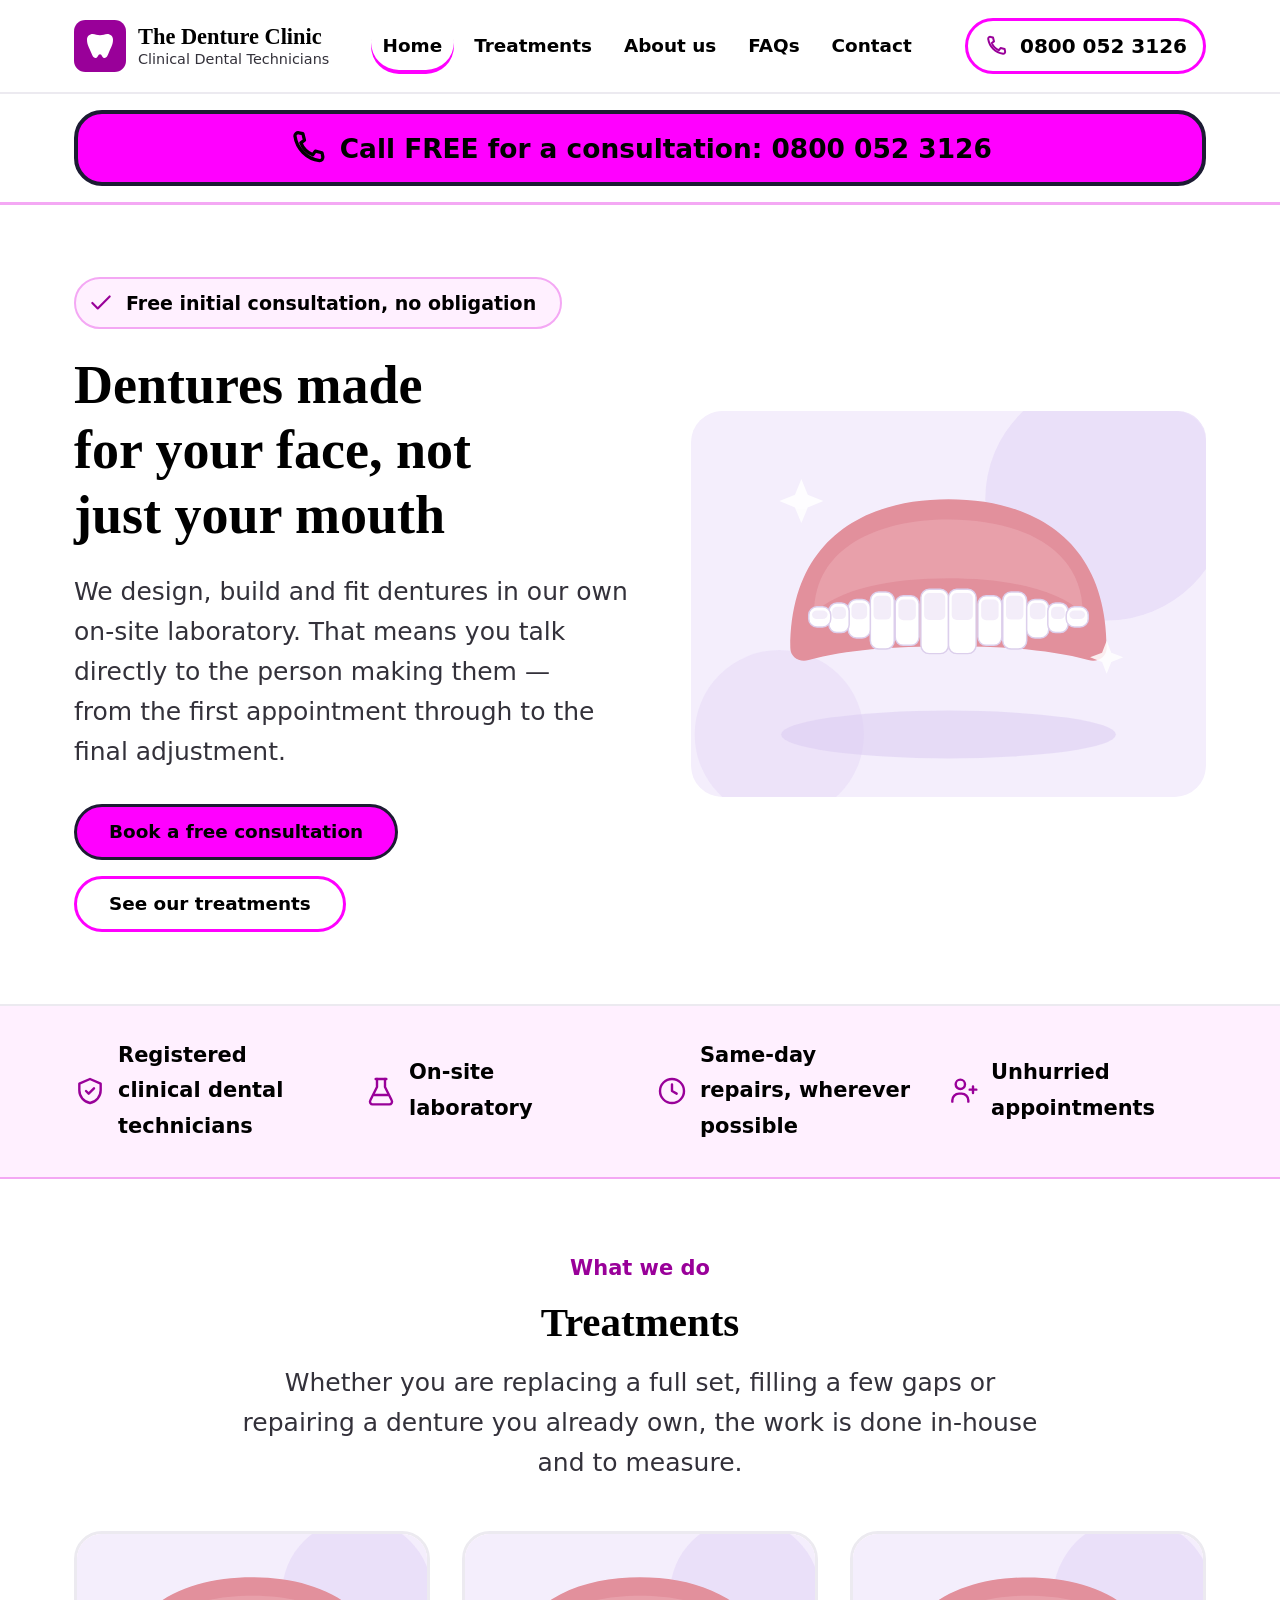
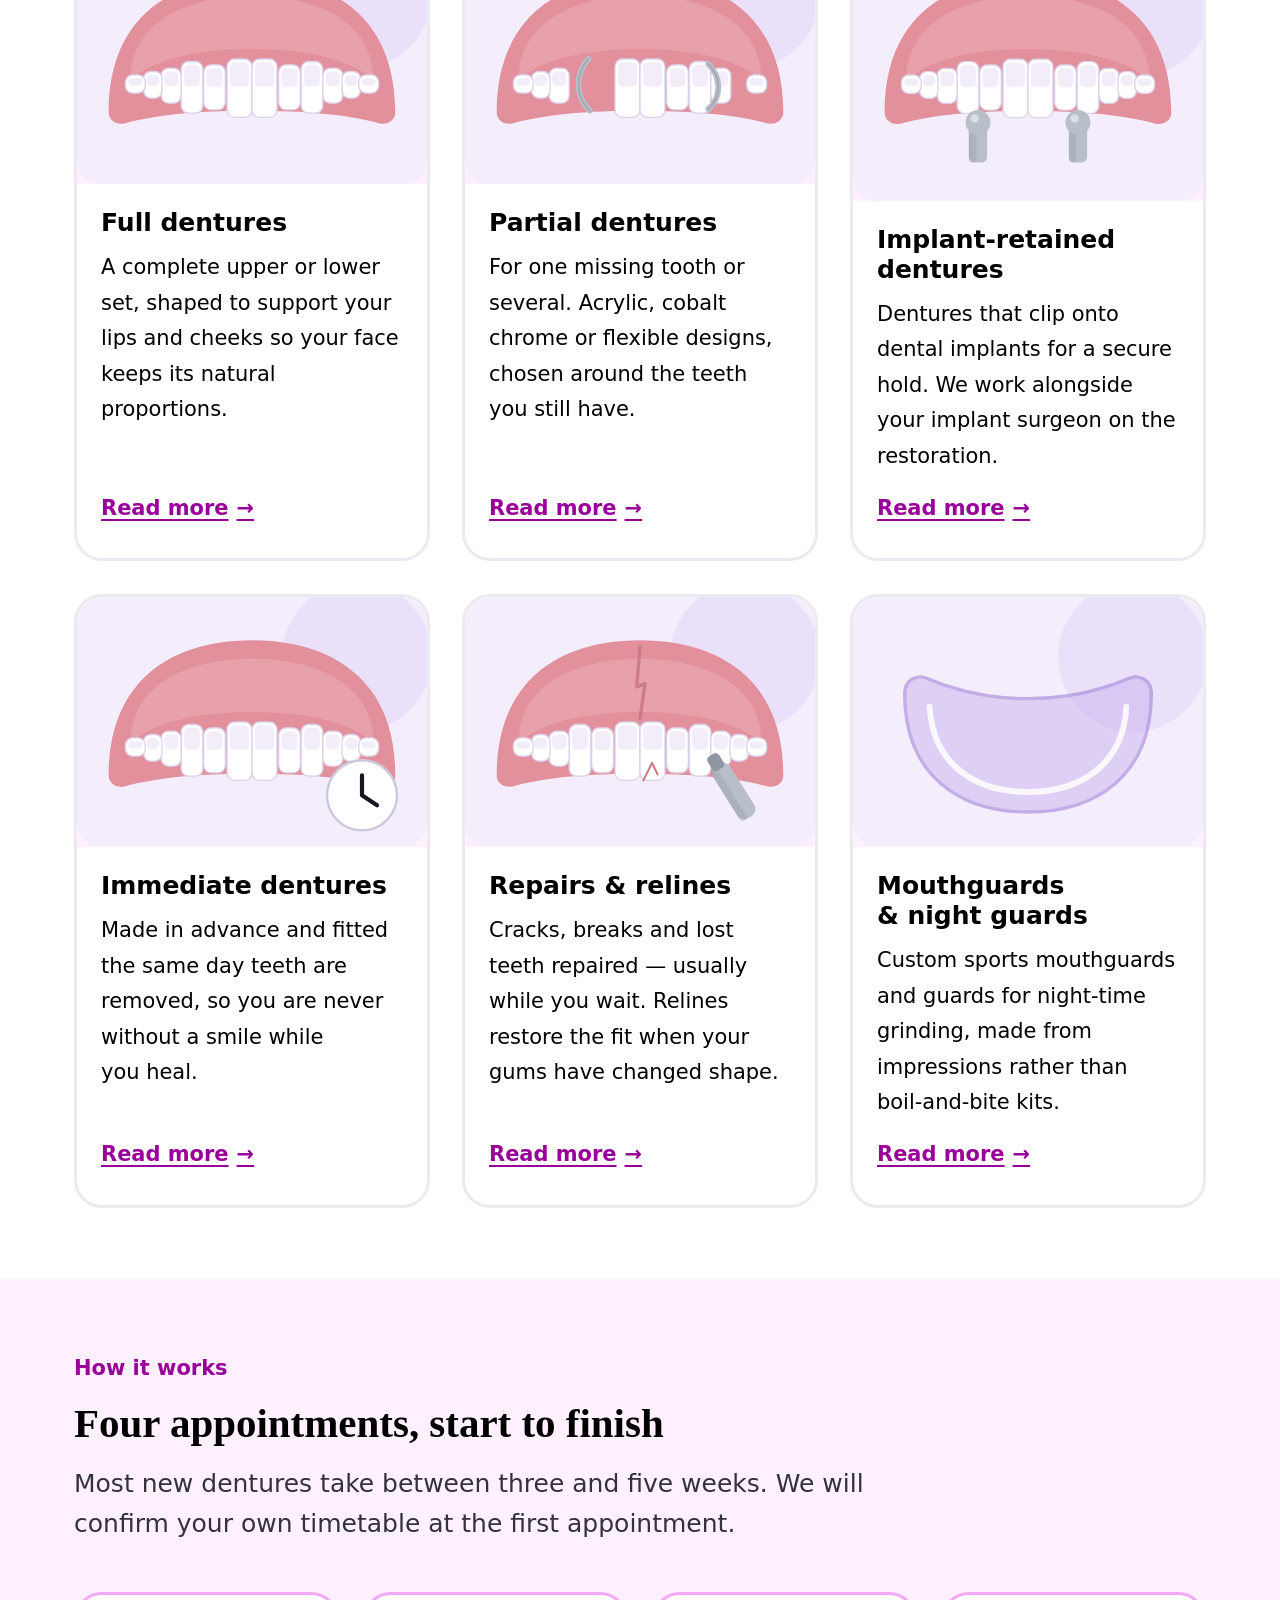
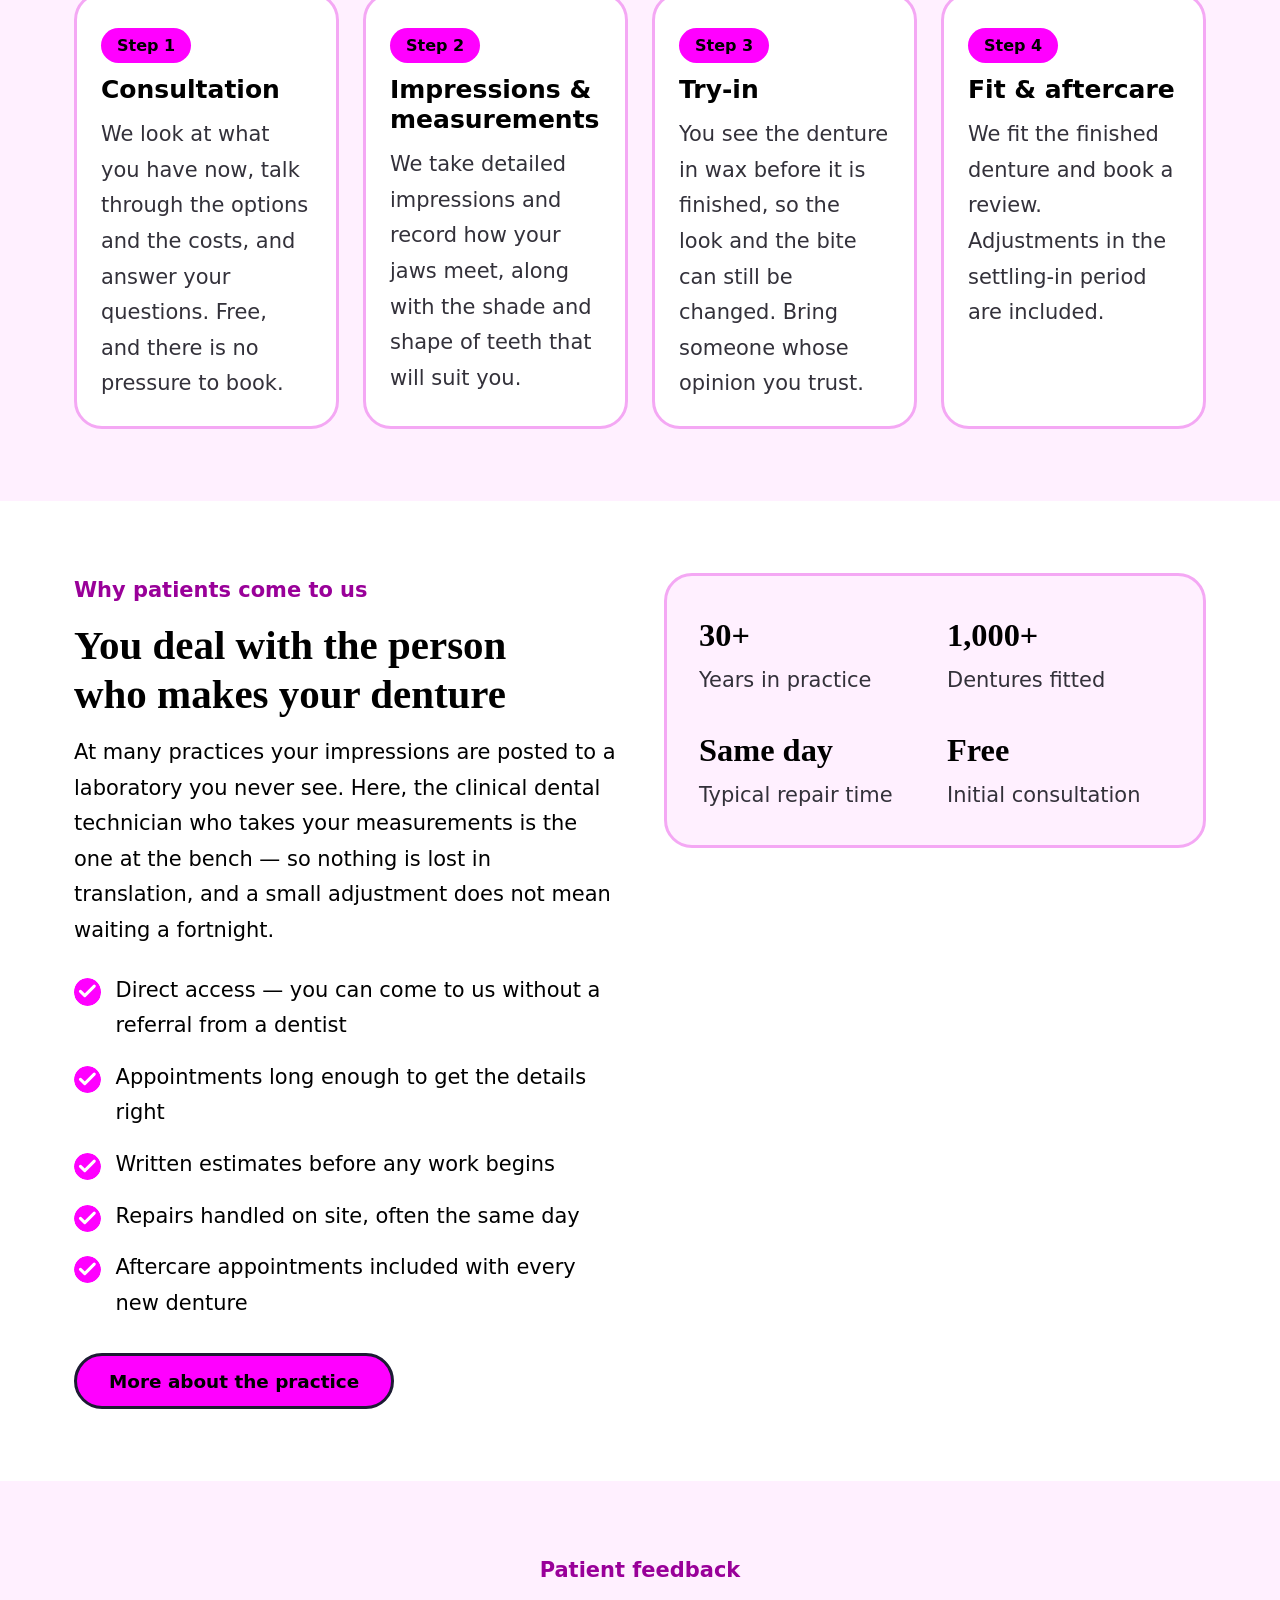
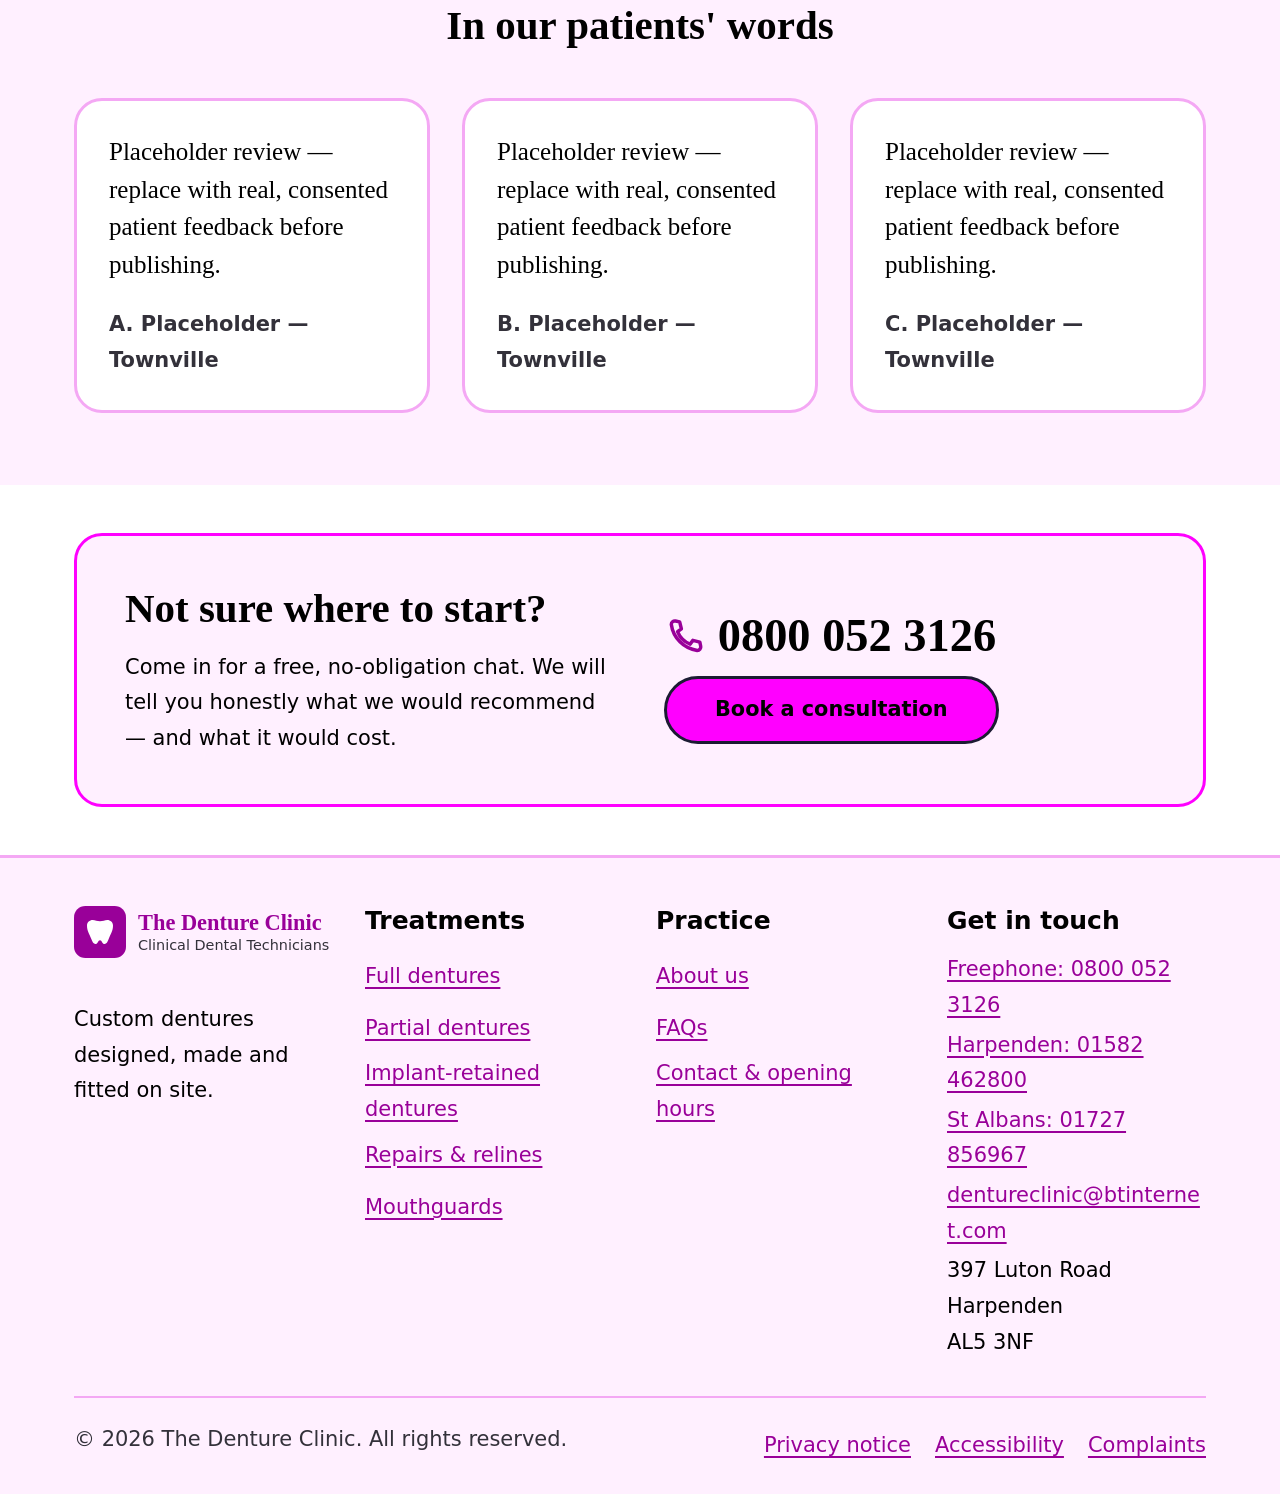
==== commit 88149caf: "Set prices to POA and publish real practice figures - Every treatment now shows POA rather than a pl" ====
--- a/index.html
+++ b/index.html
@@ -331,14 +331,13 @@
       </div>
 
       <dl class="stat-grid">
-        <!-- TODO: replace with figures you can evidence, or delete this block -->
         <div class="stat">
           <dt>Years in practice</dt>
-          <dd>00</dd>
+          <dd>30+</dd>
         </div>
         <div class="stat">
           <dt>Dentures fitted</dt>
-          <dd>0,000</dd>
+          <dd>1,000+</dd>
         </div>
         <div class="stat">
           <dt>Typical repair time</dt>
--- a/assets/css/styles.css
+++ b/assets/css/styles.css
@@ -1079,6 +1079,10 @@
     accent-color: var(--fuchsia-text);
   }
 
+  /* Sits in the full-width container so it lines up with the treatment rows
+     below, but keeps a readable measure. */
+  .poa-note { max-inline-size: 68ch; }
+
   /* --- Page header ------------------------------------------------------- */
   .page-header {
     padding-block: var(--sp-7);
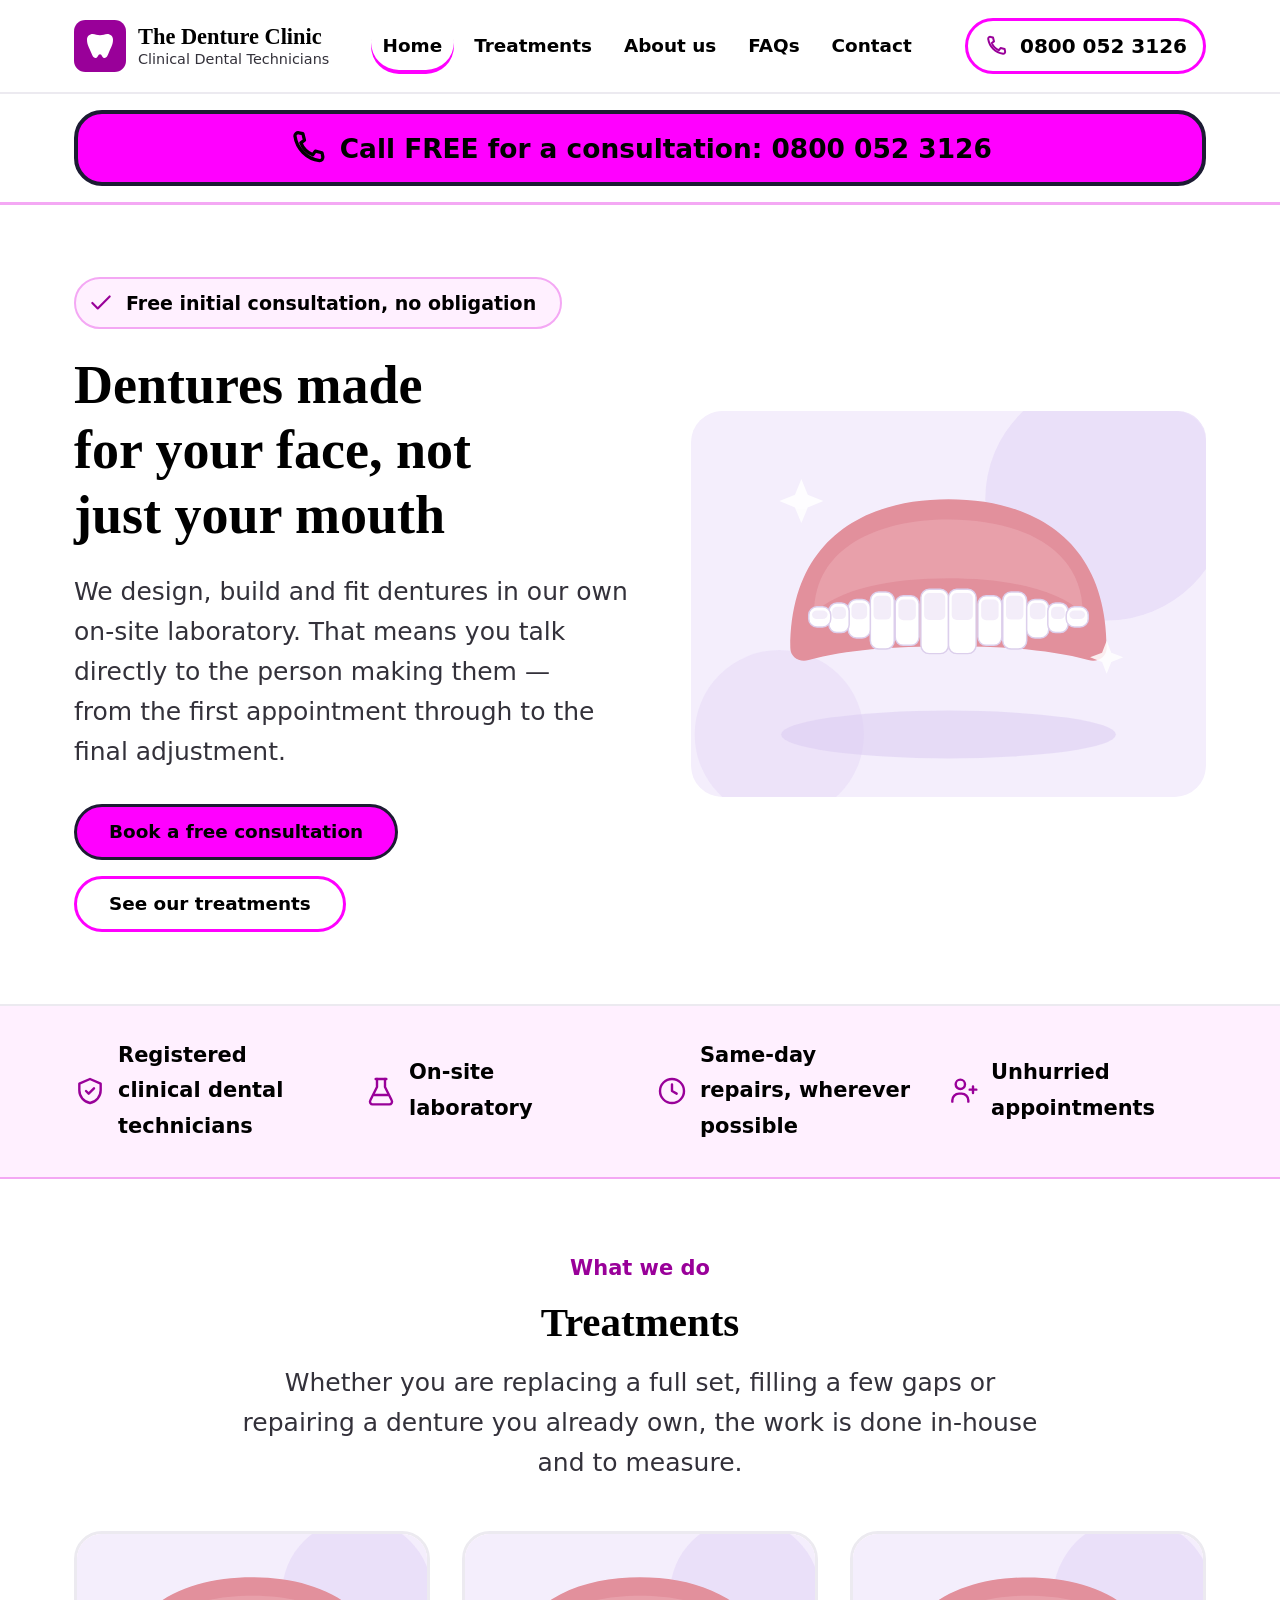
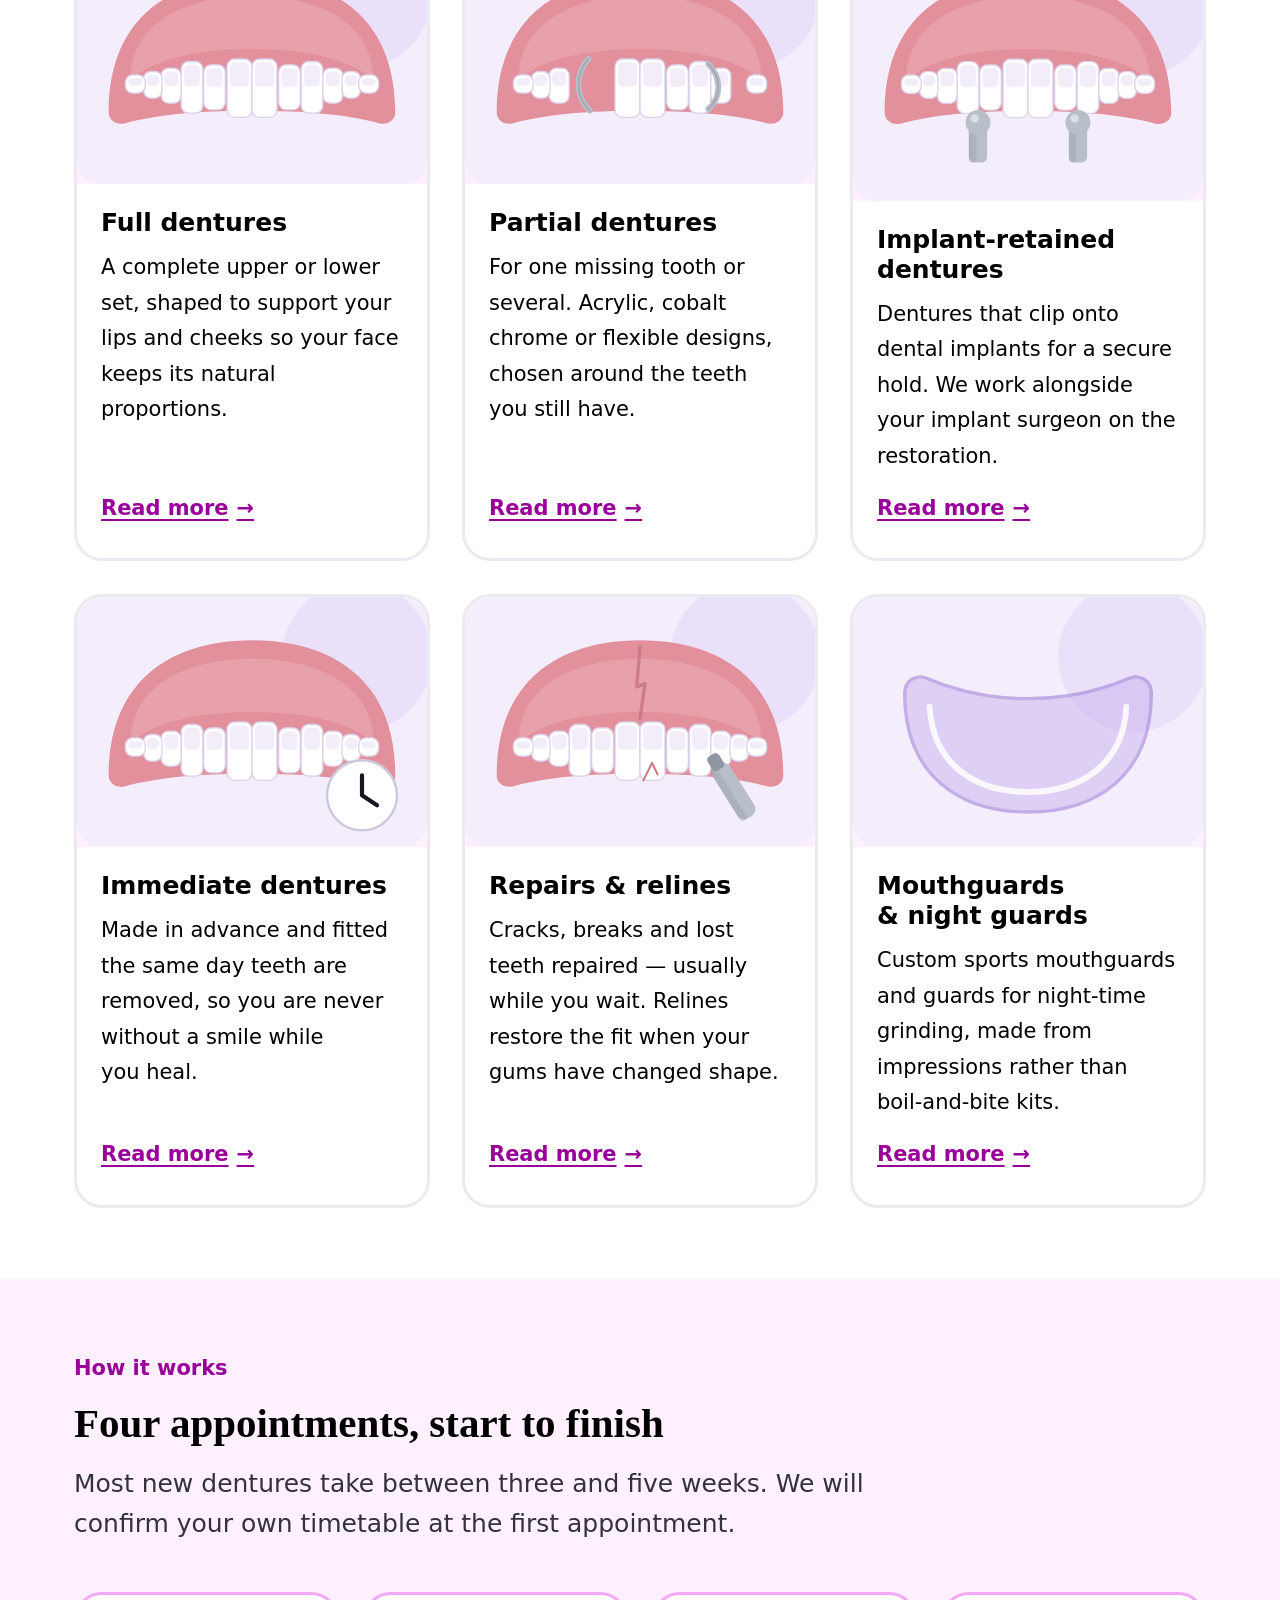
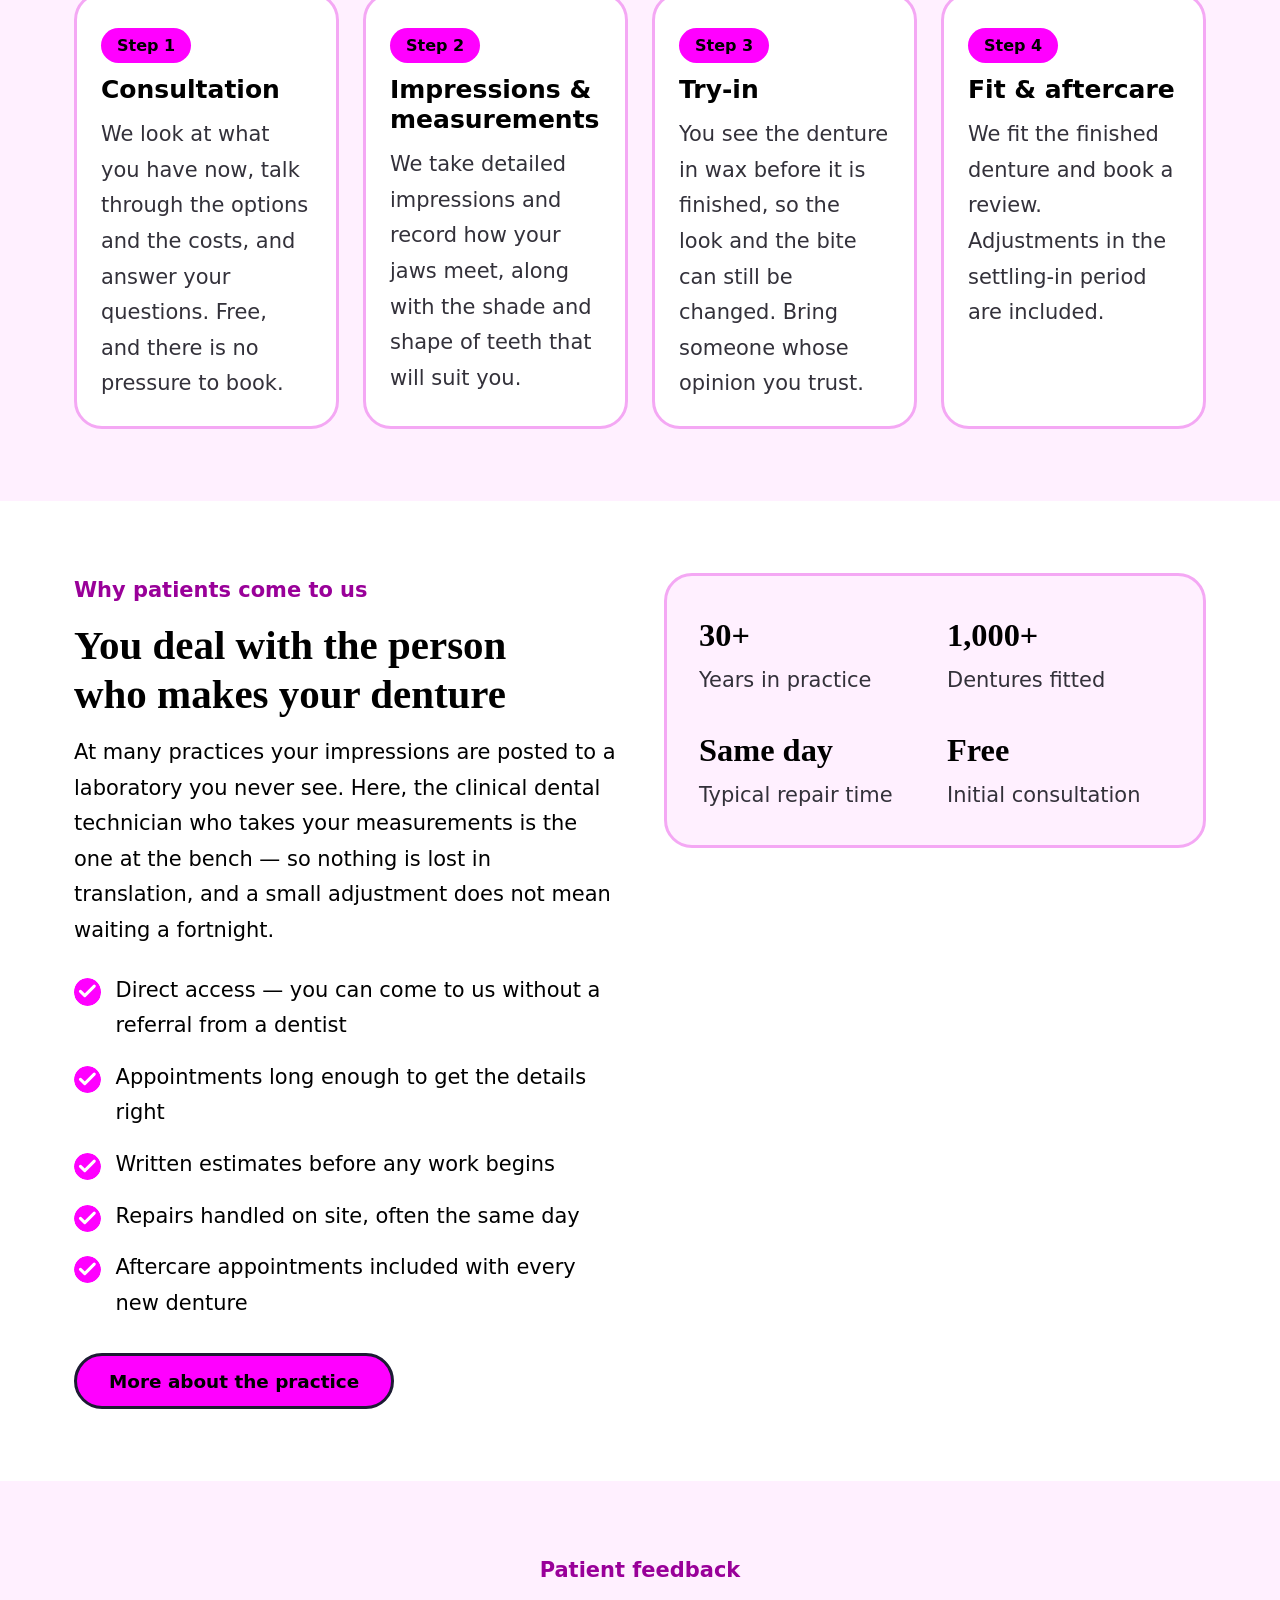
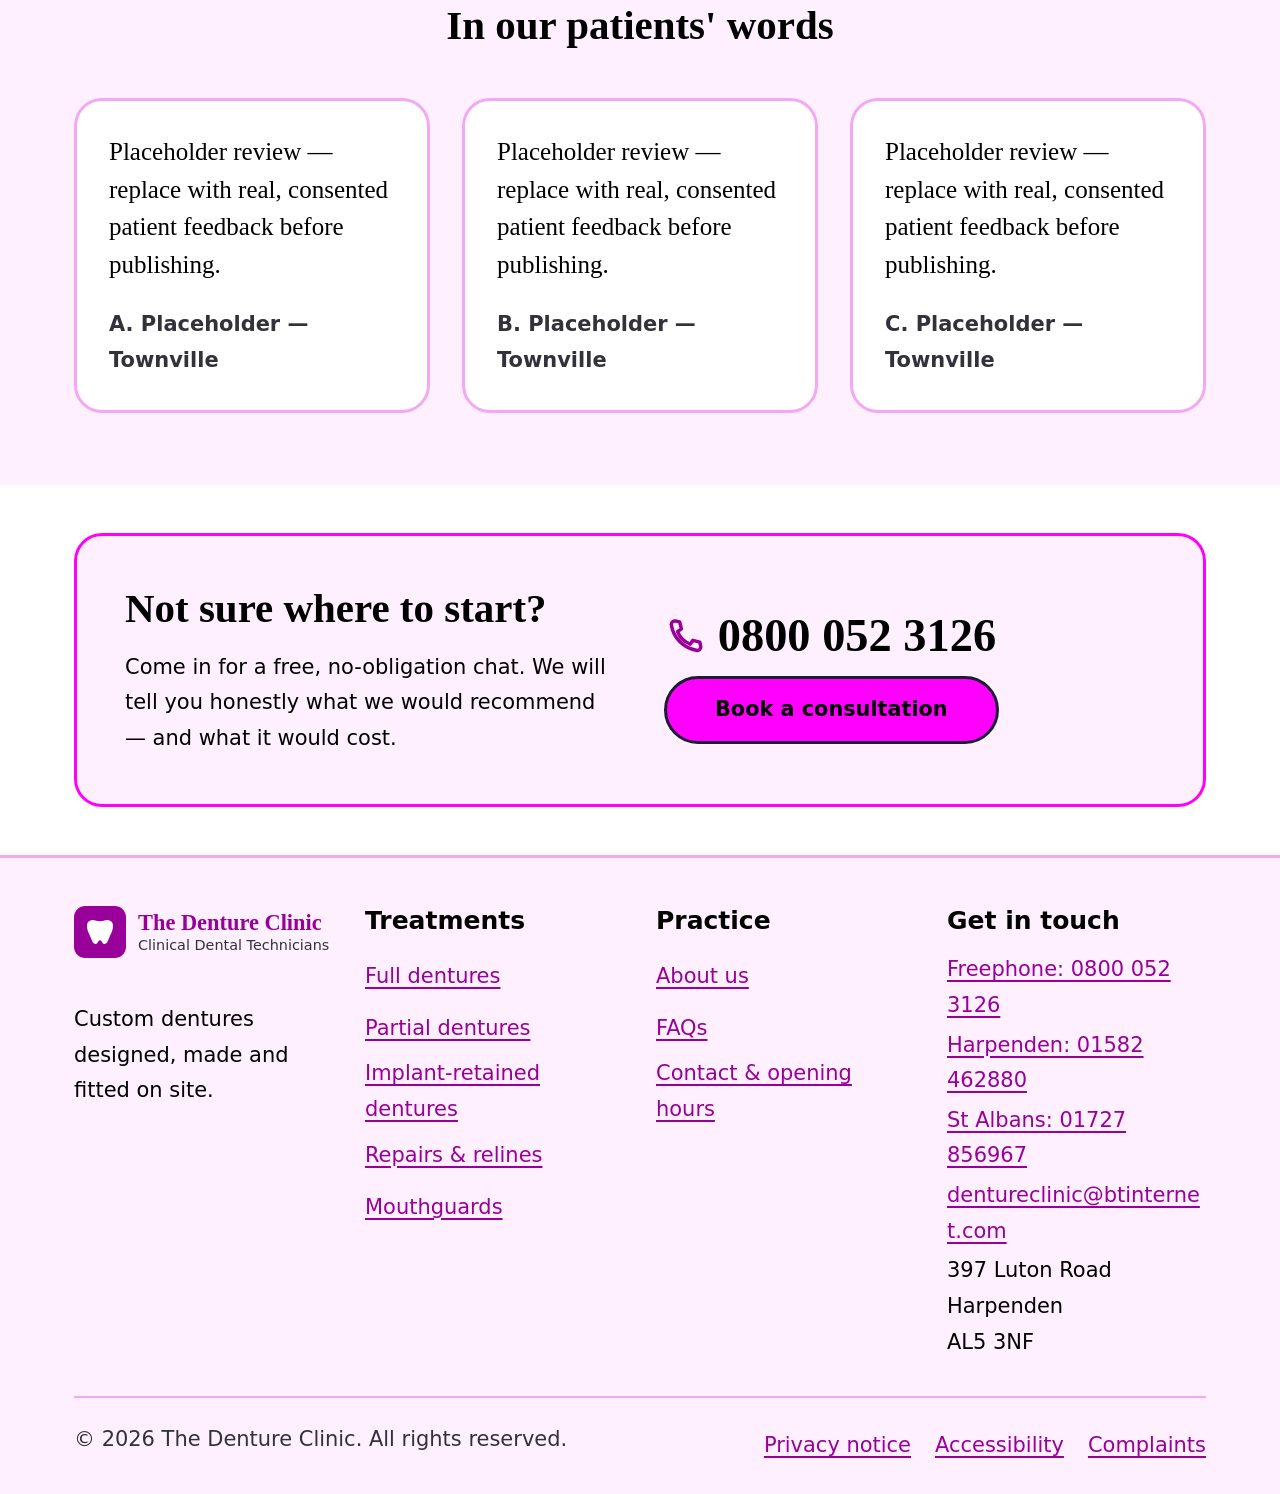
==== commit bcce04c3: "Correct the Harpenden number to 01582 462880 Confirmed by the practice. The earlier value (01582 462" ====
--- a/index.html
+++ b/index.html
@@ -21,7 +21,7 @@
   "@type": "Dentist",
   "name": "The Denture Clinic",
   "url": "https://www.thedentureclinic.org.uk/",
-  "telephone": "+441582462800",
+  "telephone": "+441582462880",
   "email": "dentureclinic@btinternet.com",
   "priceRange": "££",
   "address": {
@@ -448,7 +448,7 @@
         <h2>Get in touch</h2>
         <ul>
           <li><a href="tel:+448000523126">Freephone: 0800 052 3126</a></li>
-          <li><a href="tel:+441582462800">Harpenden: 01582 462800</a></li>
+          <li><a href="tel:+441582462880">Harpenden: 01582 462880</a></li>
           <li><a href="tel:+441727856967">St Albans: 01727 856967</a></li>
           <li><a href="mailto:dentureclinic@btinternet.com">dentureclinic@btinternet.com</a></li>
           <li>
